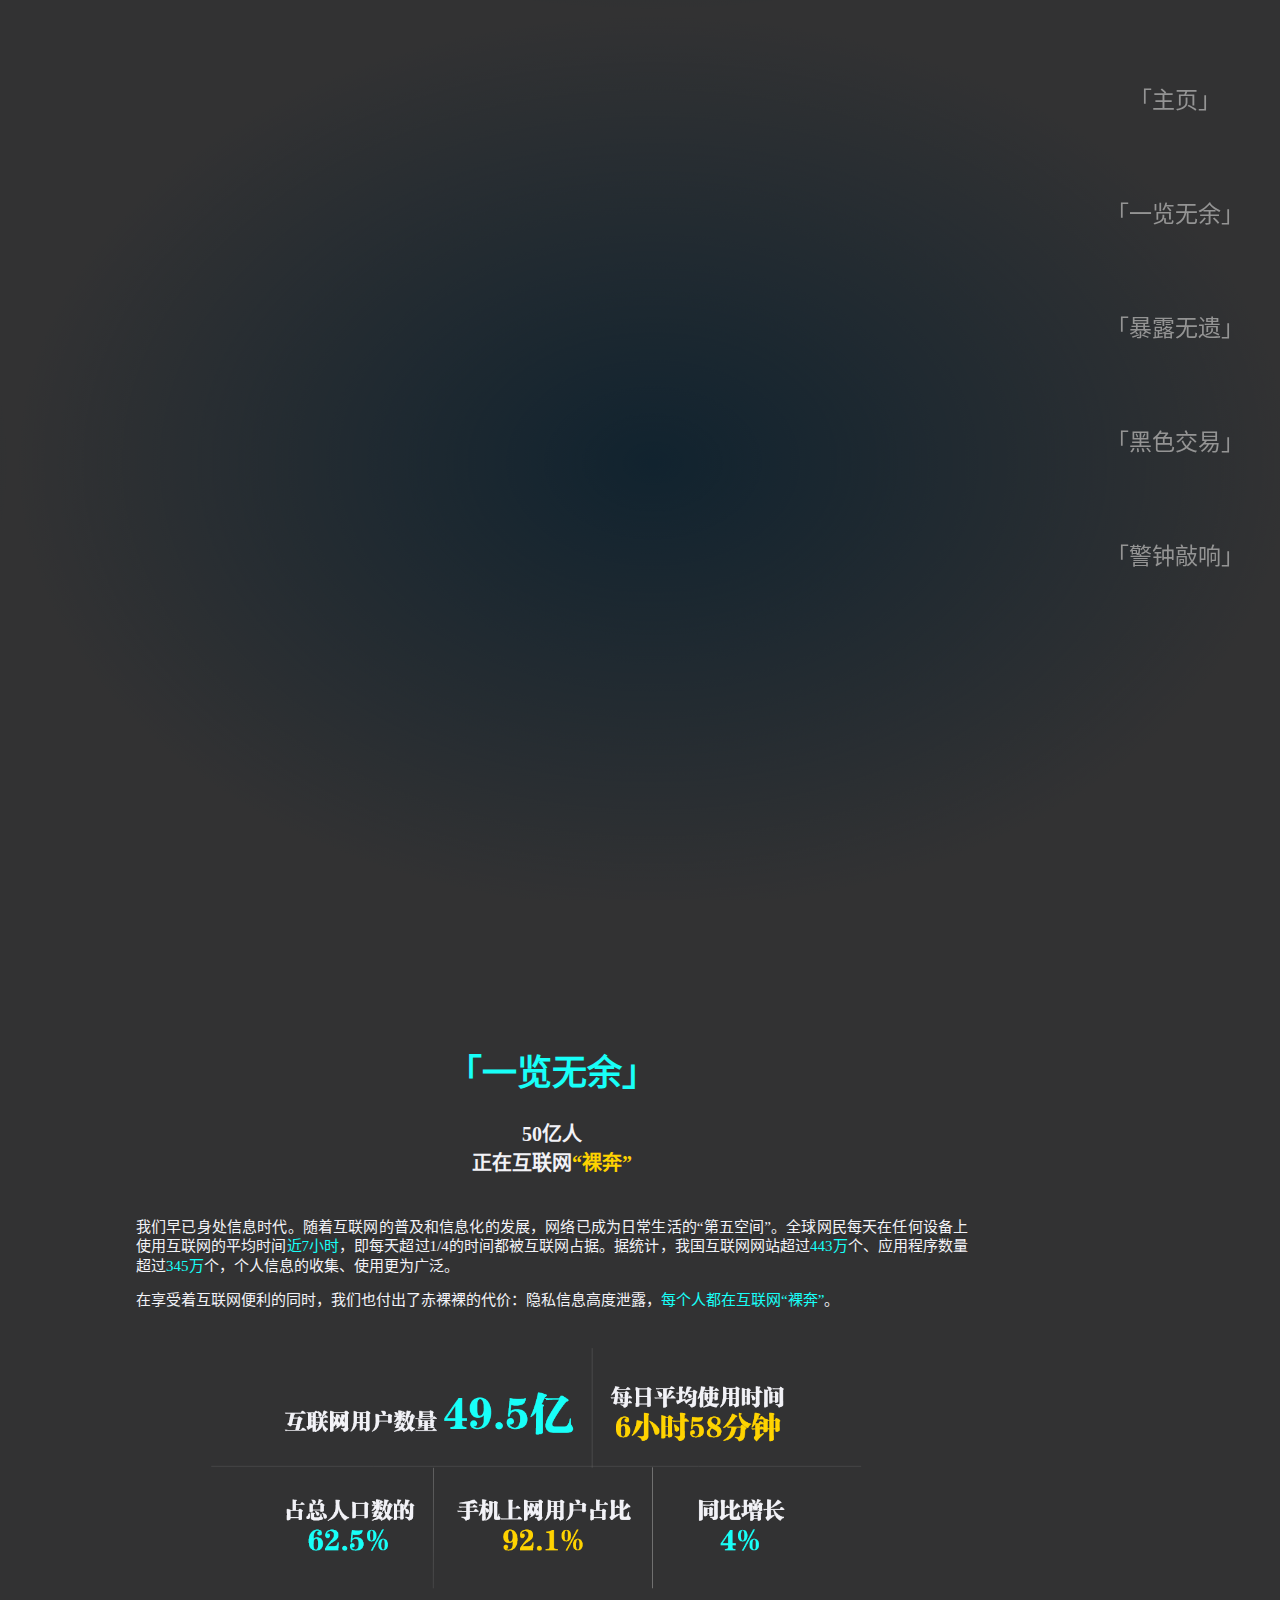
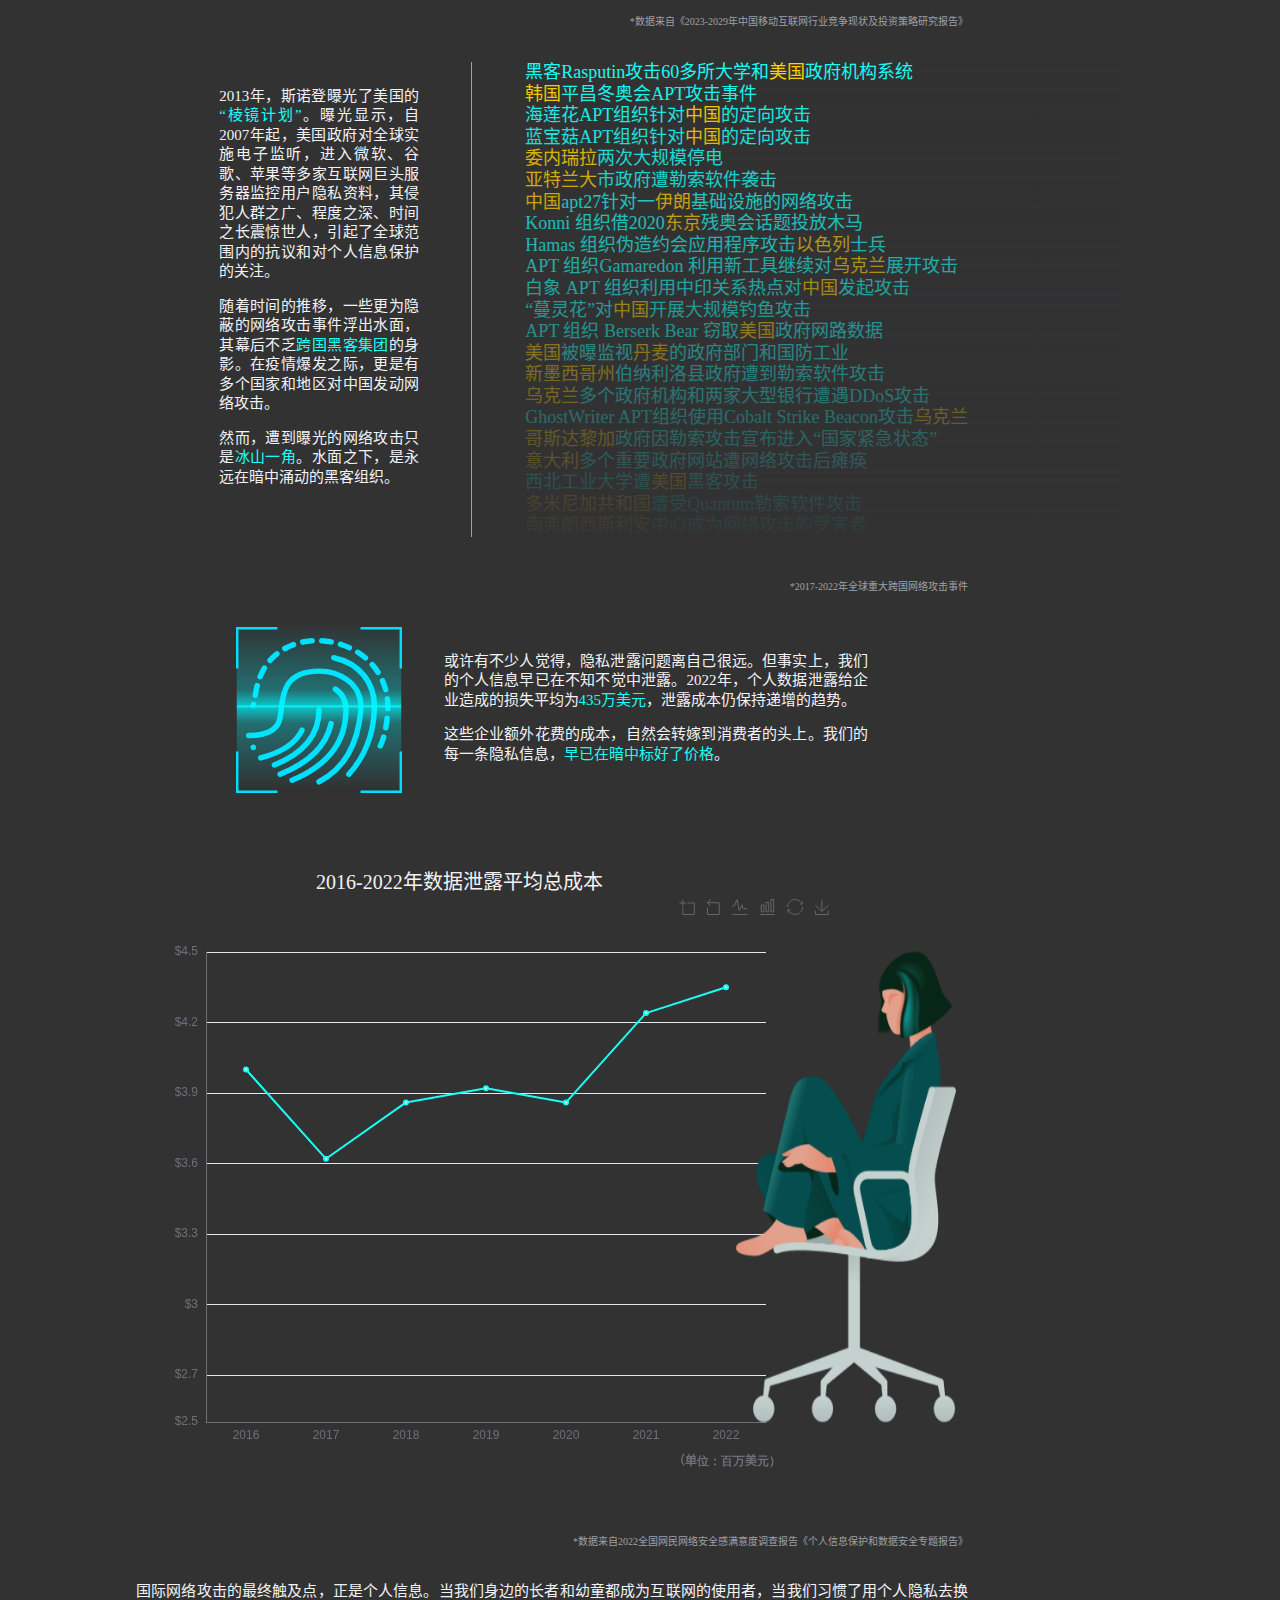
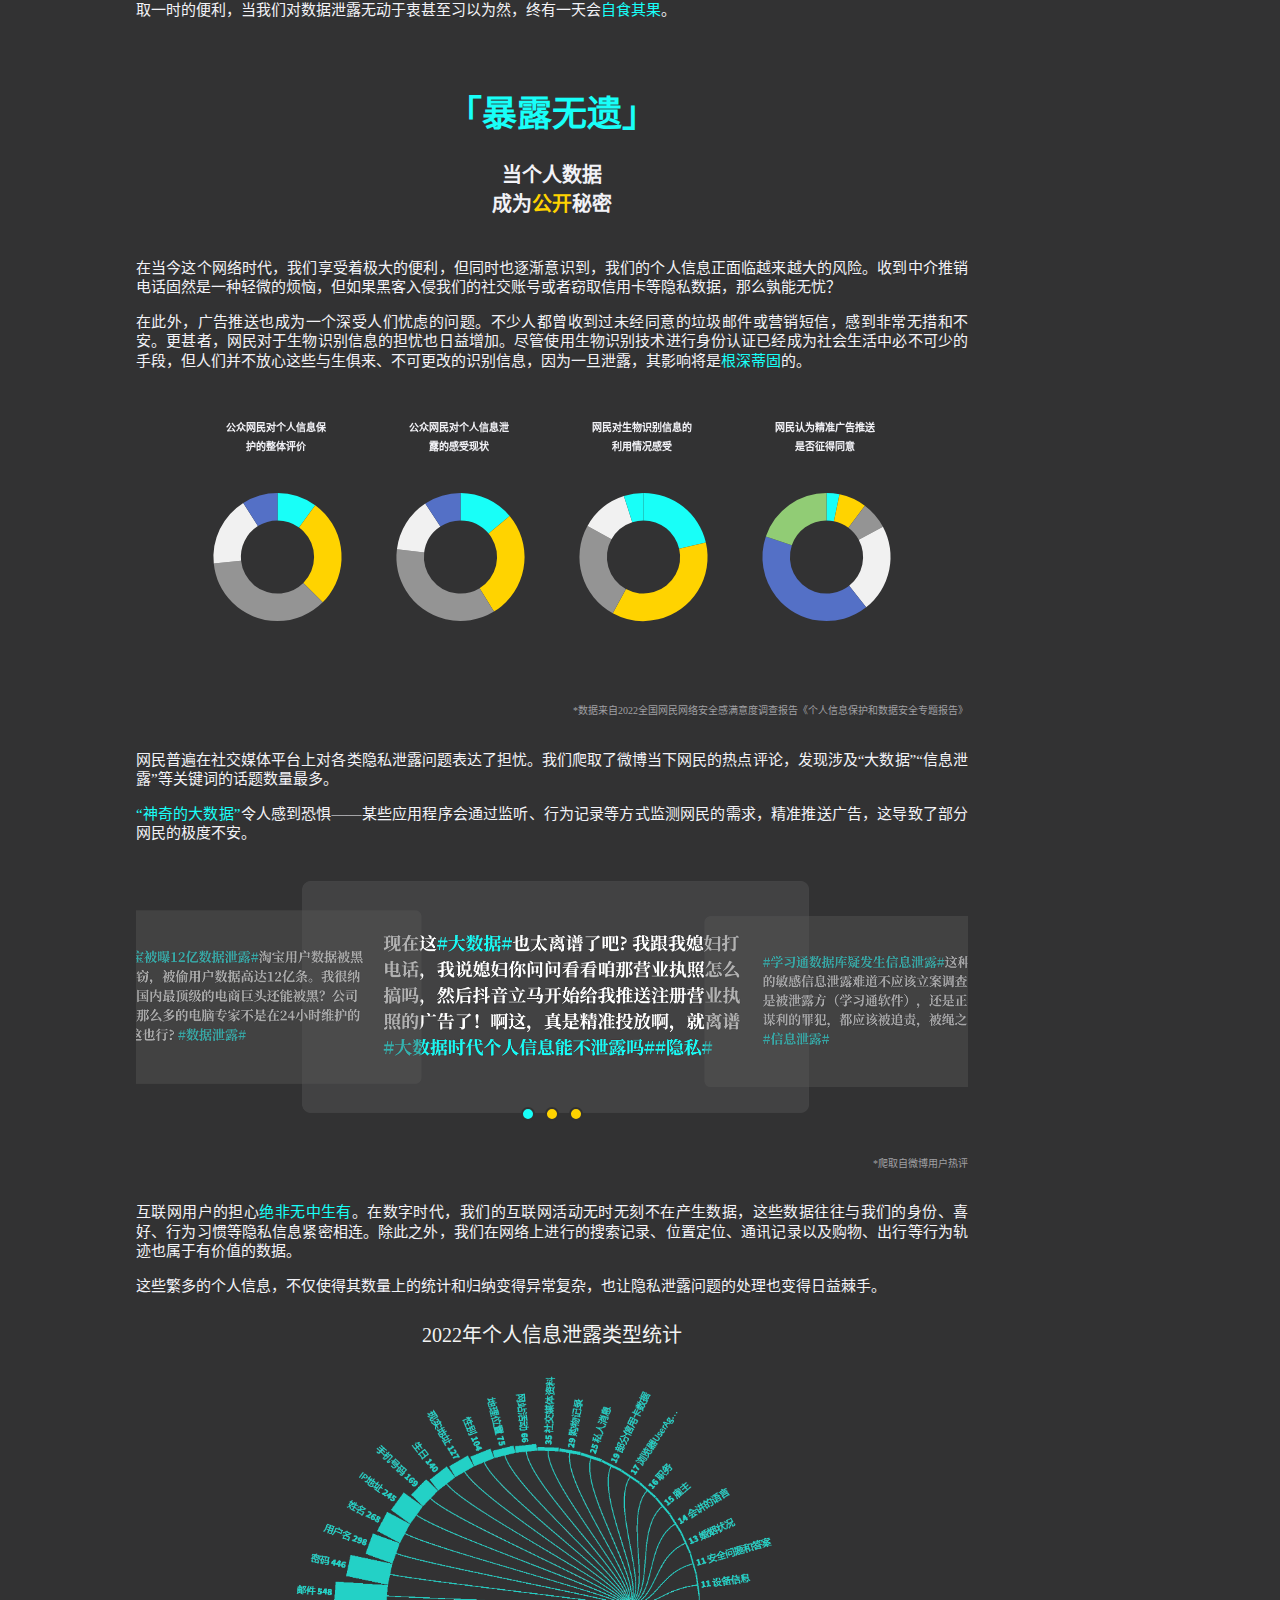
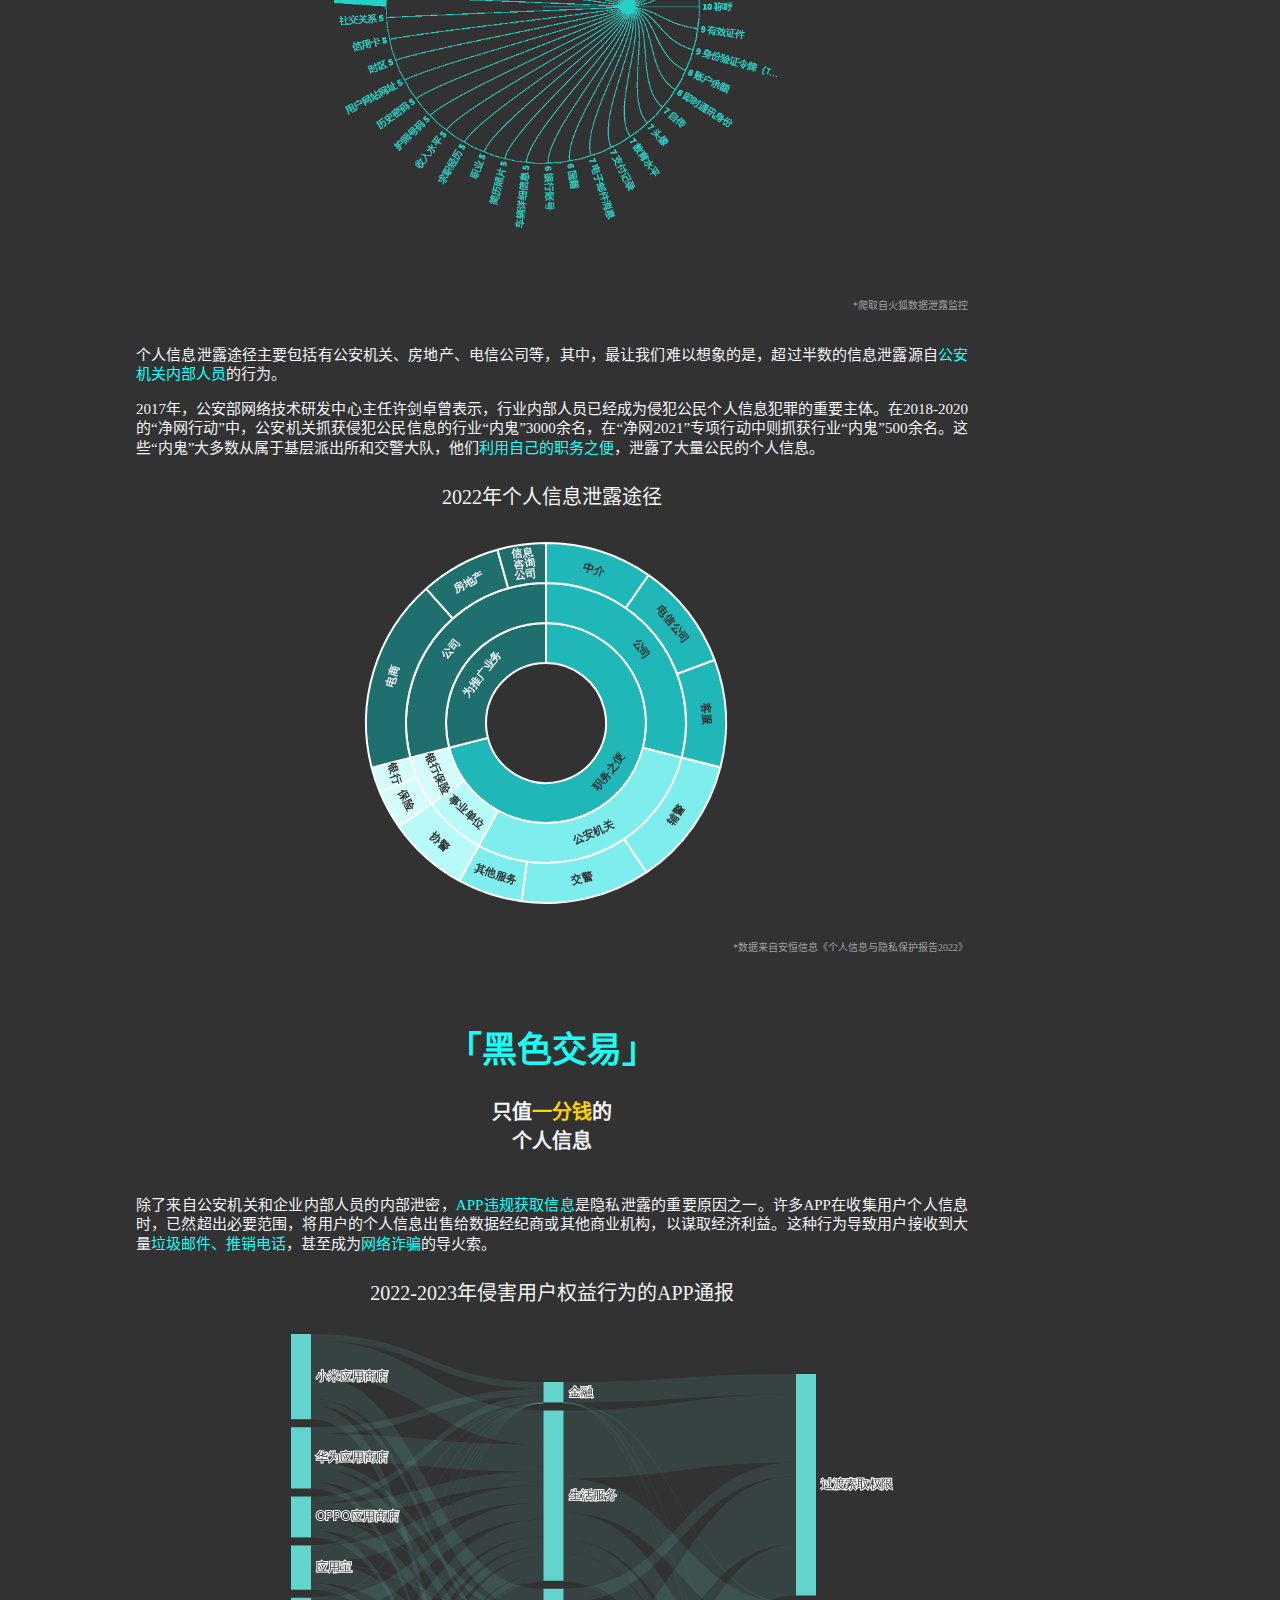
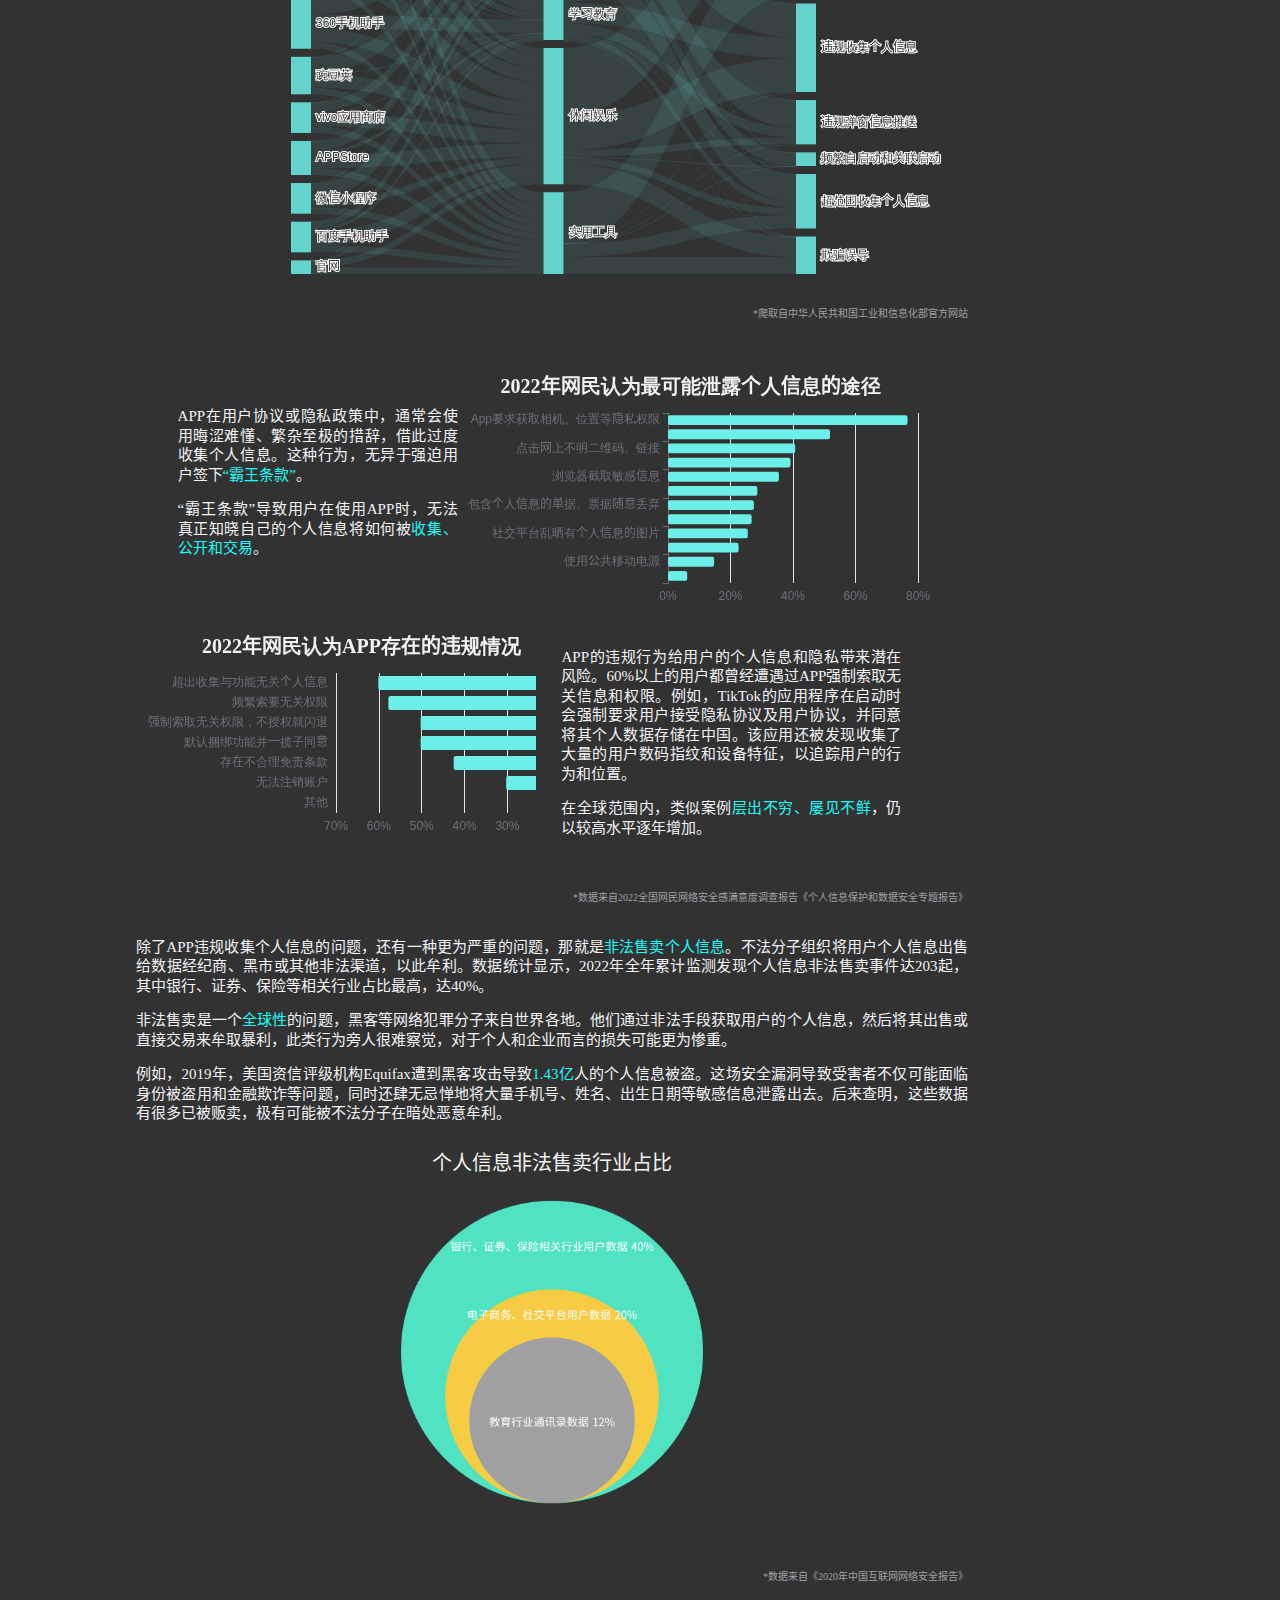
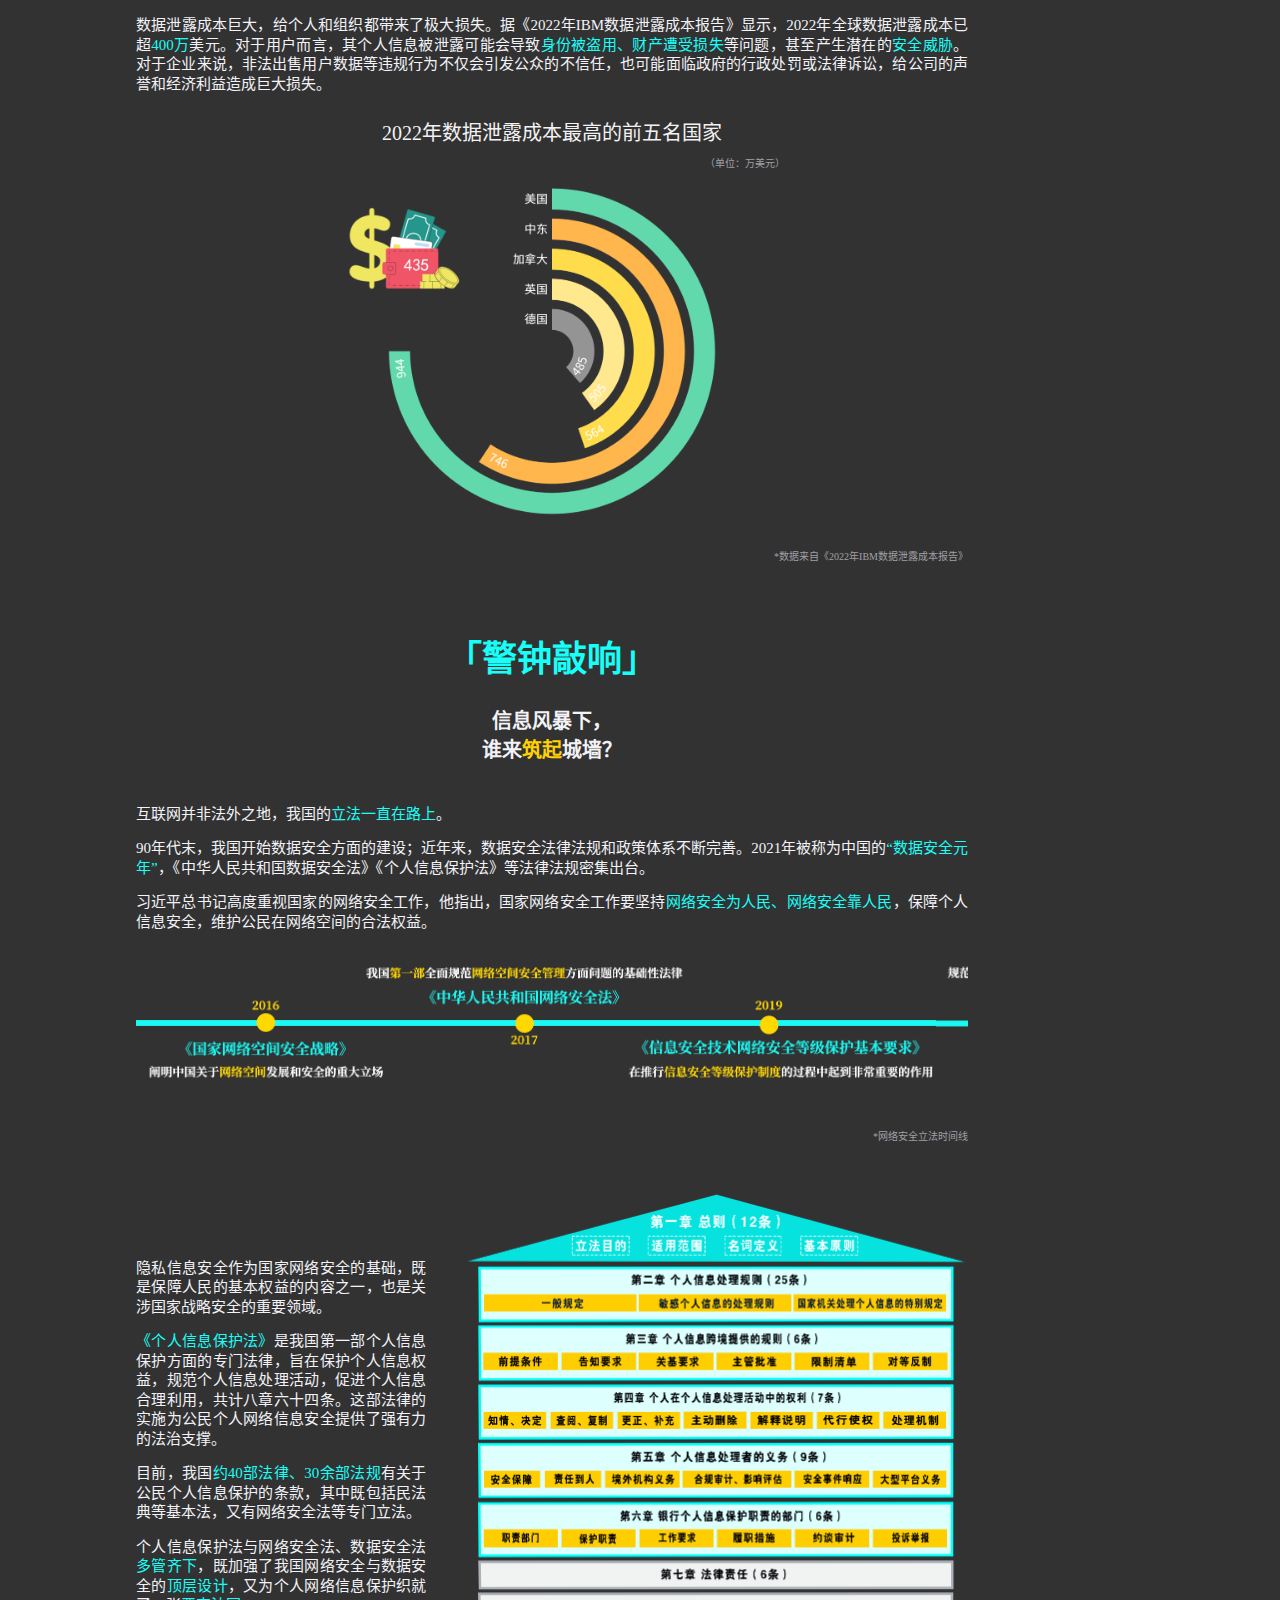
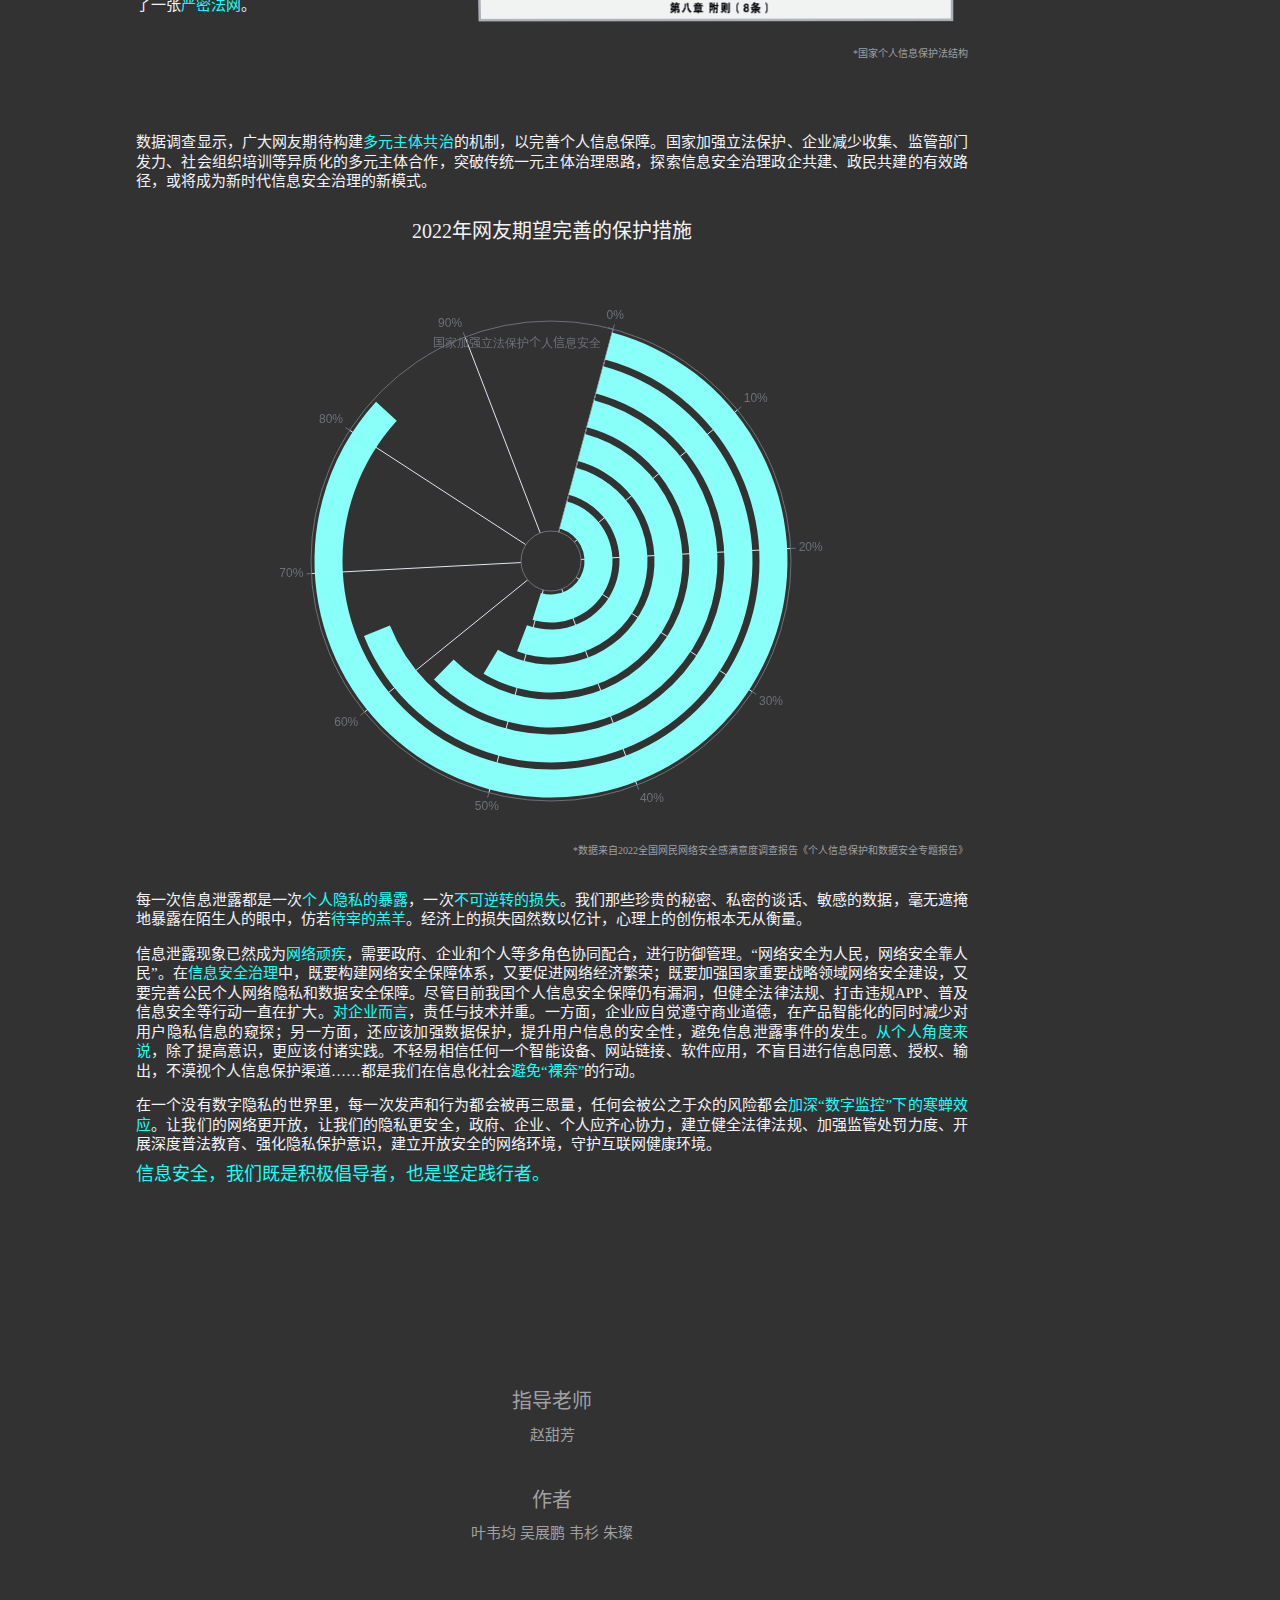
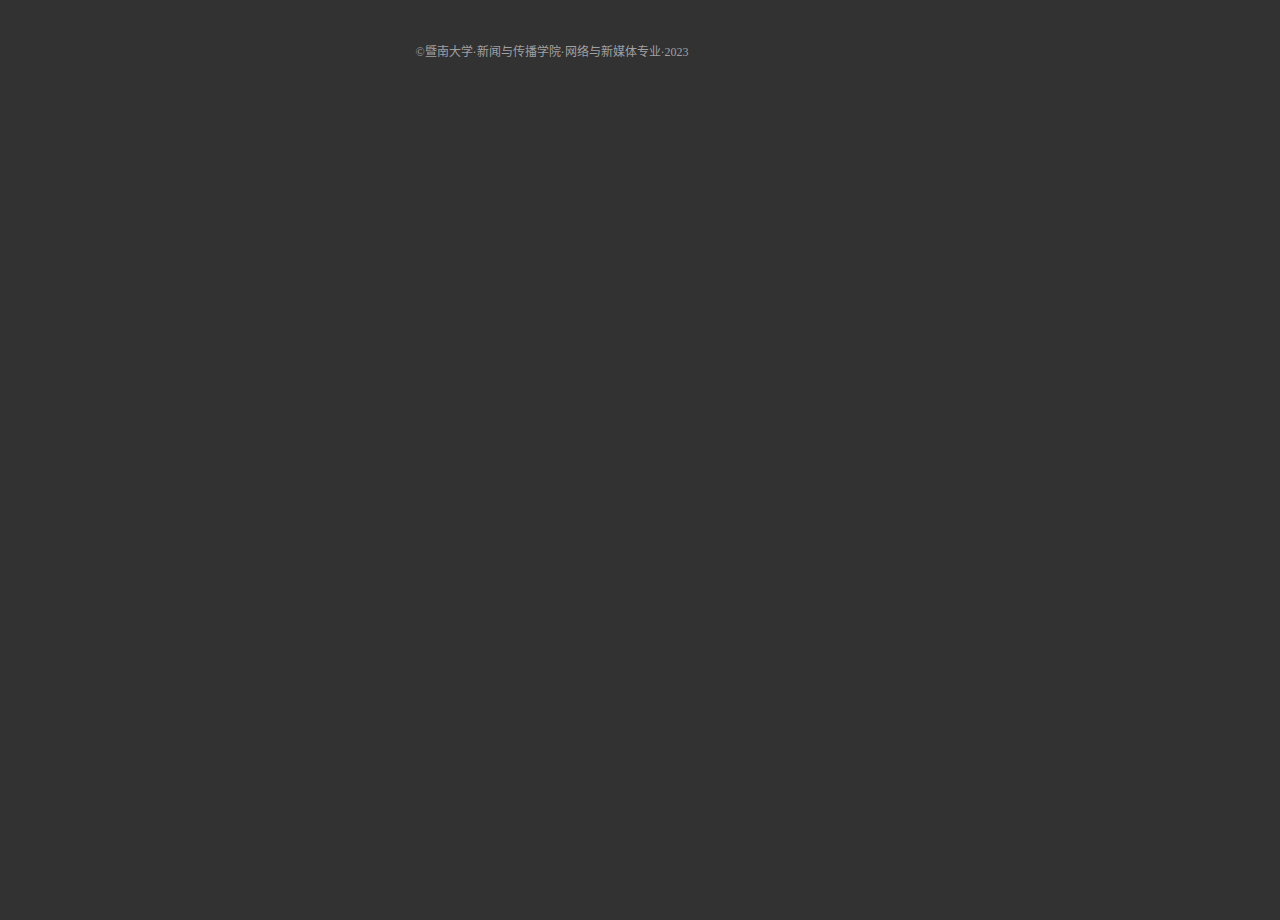
==== index.html @ 2eba1618 "Add files via upload" ====
<!DOCTYPE html>
<html lang="zh-CN">
    
<head>
    <meta charset="UTF-8">
    <link rel="stylesheet" href="css/style.css">
    <link rel="stylesheet" href="css/shell.css">
    <link rel="stylesheet" href="css/documenthing.css">
    <link rel="stylesheet" href="./charts/charts-style.css">
    <link rel="stylesheet" href="loading/css/style.css" media="screen" type="text/css" />
    <link rel="stylesheet" href="css/change.css">

    <title>隐私疯狂出走：我们被信息泄露夺走了什么</title>
</head>

<body>
    <div class="warpper">
        <div class="container">
            <div class="gearbox">
                <div class="overlay"></div>
                <div class="gear one">
                    <div class="gear-inner">
                        <div class="bar"></div>
                        <div class="bar"></div>
                        <div class="bar"></div>
                    </div>
                </div>
                <div class="gear two">
                    <div class="gear-inner">
                        <div class="bar"></div>
                        <div class="bar"></div>
                        <div class="bar"></div>
                    </div>
                </div>
                <div class="gear three">
                    <div class="gear-inner">
                        <div class="bar"></div>
                        <div class="bar"></div>
                        <div class="bar"></div>
                    </div>
                </div>
                <div class="gear four large">
                    <div class="gear-inner">
                        <div class="bar"></div>
                        <div class="bar"></div>
                        <div class="bar"></div>
                        <div class="bar"></div>
                        <div class="bar"></div>
                        <div class="bar"></div>
                    </div>
                </div>
            </div>
            <h1>Loading...</h1>
        </div>
    </div>
    
    
    <div class="shell">
        <div class="take-2">
            <a href="#jump-1" class="pick"><i class='icon-1'></i><span class="hello"><span class="split1">「主页」</span></span></a>
            <a href="#jump-2" class="pick"><i class='icon-1'></i><span class="hello"><span class="split1">「一览无余」</span><span class="split2">50亿人<br/>正在互联网<span class='yellow'>“裸奔”</span></span></span></a>
            <a href="#jump-3" class="pick"><i class='icon-1'></i><span class="hello"><span class="split1">「暴露无遗」</span><span class="split2">当个人数据<br/>成为<span class='yellow'>公开</span>秘密</span></span></span></a>
            <a href="#jump-4" class="pick"><i class='icon-1'></i><span class="hello"><span class="split1">「黑色交易」</span><span class="split2">只值<span class='yellow'>一分钱</span>的<br/>个人信息</span></span></span></a>
            <a href="#jump-5" class="pick"><i class='icon-1'></i><span class="hello"><span class="split1">「警钟敲响」</span><span class="split2">信息风暴下，<br/>谁来<span class='yellow'>筑起</span>城墙？</span></span></span></a>
        </div>
    </div>

    

    <div class="backback1" id="jump-1"></div>


    <div class="headbox">
        <div id="box">
            <h1 id="h0101" style="margin-left: 5px;">隐私疯狂出⾛：<br />我们被信息泄露夺⾛了什么？</h1>
        </div>
    </div>
    
    <div class="mask mask-1"></div>
    <div class="mask mask-2"></div>
    <div class="mask mask-3"></div>
    <script src="./1.js"></script>
    <div class="page">
        <h1 class="title1" id="jump-2">「一览无余」</h1>
        <h2 class="title2">50亿人<br/>正在互联网<span class='yellow'>“裸奔”</span></h2>
        <div class="content">
            <p>我们早已身处信息时代。随着互联网的普及和信息化的发展，网络已成为日常生活的“第五空间”。全球网民每天在任何设备上使用互联网的平均时间<span class='blue'>近7小时</span>，即每天超过1/4的时间都被互联网占据。据统计，我国互联网网站超过<span class='blue'>443万</span>个、应用程序数量超过<span class='blue'>345万</span>个，个人信息的收集、使用更为广泛。
            </p>
            <p>在享受着互联网便利的同时，我们也付出了赤裸裸的代价：隐私信息高度泄露，<span class='blue'>每个人都在互联网“裸奔”</span>。
            </p>
            <p>
            <img src="img/1.1.png" style="width:80%; margin-left: 8%;"/>
            <div class="ps">*数据来自《2023-2029年中国移动互联网行业竞争现状及投资策略研究报告》</div>
            </p>

            <div class="tiao">
                <div class="a0102left">
                    <p>2013年，斯诺登曝光了美国的<span class='blue'>“棱镜计划”</span>。曝光显示，自2007年起，美国政府对全球实施电子监听，进入微软、谷歌、苹果等多家互联网巨头服务器监控用户隐私资料，其侵犯人群之广、程度之深、时间之长震惊世人，引起了全球范围内的抗议和对个人信息保护的关注。
                    </p>
                    <p>随着时间的推移，一些更为隐蔽的网络攻击事件浮出水面，其幕后不乏<span class='blue'>跨国黑客集团</span>的身影。在疫情爆发之际，更是有多个国家和地区对中国发动网络攻击。
                    </p>
                    <p>然而，遭到曝光的网络攻击只是<span class='blue'>冰山一角</span>。水面之下，是永远在暗中涌动的黑客组织。
                    </p>
                </div>
                <div style="width:0.5px; border-left:1px #A0A0A3 solid"></div>
                <div class="a0102right">
                    <div id="back"></div>
                    <div class="a0102right">
						黑客Rasputin攻击60多所大学和<span class='yellow'>美国</span>政府机构系统 
						<br /><span class='yellow'>韩国</span>平昌冬奥会APT攻击事件 
						<br />海莲花APT组织针对<span class='yellow'>中国</span>的定向攻击 
						<br />蓝宝菇APT组织针对<span class='yellow'>中国</span>的定向攻击 
						<br /><span class='yellow'>委内瑞拉</span>两次大规模停电 
						<br /><span class='yellow'>亚特兰大</span>市政府遭勒索软件袭击 
						<br /><span class='yellow'>中国</span>apt27针对一<span class='yellow'>伊朗</span>基础设施的网络攻击 
						<br />Konni 组织借2020<span class='yellow'>东京</span>残奥会话题投放木马 
						<br />Hamas 组织伪造约会应用程序攻击<span class='yellow'>以色列</span>士兵 
						<br />APT 组织Gamaredon 利用新工具继续对<span class='yellow'>乌克兰</span>展开攻击 
						<br />白象 APT 组织利用中印关系热点对<span class='yellow'>中国</span>发起攻击 
						<br />“蔓灵花”对<span class='yellow'>中国</span>开展大规模钓鱼攻击 
						<br />APT 组织 Berserk Bear 窃取<span class='yellow'>美国</span>政府网路数据 
						<br /><span class='yellow'>美国</span>被曝监视<span class='yellow'>丹麦</span>的政府部门和国防工业 
						<br /><span class='yellow'>新墨西哥州</span>伯纳利洛县政府遭到勒索软件攻击 
						<br /><span class='yellow'>乌克兰</span>多个政府机构和两家大型银行遭遇DDoS攻击 
						<br />GhostWriter APT组织使用Cobalt Strike Beacon攻击<span class='yellow'>乌克兰</span> 
						<br /><span class='yellow'>哥斯达黎加</span>政府因勒索攻击宣布进入“国家紧急状态”
                        <br /><span class='yellow'>意大利</span>多个重要政府网站遭网络攻击后瘫痪
                        <br />西北工业大学遭<span class='yellow'>美国</span>黑客攻击
                        <br /><span class='yellow'>多米尼加共和国</span>遭受Quantum勒索软件攻击
                        <br /><span class='yellow'>南弗朗西斯利安</span>中心成为网络攻击的受害者
                    </div>
                </div>
            </div>
            <div class="ps">*2017-2022年全球重大跨国网络攻击事件</div>

            <div class="tiao">
                <div class="a0103left">
                <svg class="fingerprint" viewBox="0 0 100 100">
                    <linearGradient id="scan" gradientTransform="rotate(90)">
                        <stop offset="0%" stop-color="rgba(0, 250, 255, 0)" />
                        <stop offset="40%" stop-color="rgba(0, 250, 255, 0.3)" />
                        <stop offset="49%" stop-color="rgba(0, 250, 255, 0.7)" />
                        <stop offset="50%" stop-color="rgba(0, 250, 255, 1)" />
                        <stop offset="51%" stop-color="rgba(0, 250, 255, 0.7)" />
                        <stop offset="60%" stop-color="rgba(0, 250, 255, 0.3)" />
                        <stop offset="100%" stop-color="rgba(0, 250, 255, 0)" />
                    </linearGradient>
                    <g class="creases" fill="none" stroke="#0df" stroke-width="3.3" stroke-linecap="round">
                        <path d="M 50 50 Q 50 73.4 20.3 84.2">
                            <animate attributeName="stroke-dasharray" values="0; 54; 0" dur="6s" repeatCount="indefinite"
                                begin="-1.1s" />
                        </path>
                        <path
                            d="M 26.6 88.7 Q 58.1 76.1 58.1 50 C 58.1 43.7 50.9 41 47.3 42.8 C 40.1 46.4 43.7 50 41 59 Q 36.5 73.4 14.9 78.8">
                            <animate attributeName="stroke-dasharray" values="0; 134.77; 0" dur="6s" repeatCount="indefinite"
                                begin="-5.57s" />
                        </path>
                        <path
                            d="M 33.8 92.3 Q 66.2 78.8 66.2 50 C 66.2 37.4 55.4 34.7 50 34.7 C 33.8 34.7 35.6 49.1 33.8 57.2 Q 31.1 69.8 10.4 72.5">
                            <animate attributeName="stroke-dasharray" values="0; 159.42; 0" dur="6s" repeatCount="indefinite"
                                begin="-3.22s" />
                        </path>
                        <path
                            d="M 50 93.2 Q 72.5 81.5 75.2 50 C 76.1 32.9 60.8 26.6 50 26.6 C 25.7 26.6 28.4 45.5 26.6 54.5 Q 24.8 65.3 7.7 65.3">
                            <animate attributeName="stroke-dasharray" values="0; 174.55; 0" dur="6s" repeatCount="indefinite"
                                begin="-1.54s" />
                        </path>
                        <path
                            d="M 68 88.7 Q 82.4 72.5 83.3 50 C 84.2 29.3 68.9 17.6 50 17.6 C 19.4 17.6 20.3 41.9 18.5 50.9 Q 17.6 57.2 6.8 58.1">
                            <animate attributeName="stroke-dasharray" values="0; 180.14; 0" dur="6s" repeatCount="indefinite"
                                begin="0s" />
                        </path>
                        <path d="M 86.9 71.6 Q 90.5 64.4 91.4 50 C 93.2 2.3 20.3 -8.5 12.2 38.3 Q 11.3 43.7 10.4 47.3">
                            <animate attributeName="stroke-dasharray" values="0; 166.88; 0" dur="6s" repeatCount="indefinite"
                                begin="-4.67s" />
                        </path>
                    </g>
                    <path d="M 50 0 H 100 V 100 H 0 V 0 H 50" fill="none" stroke="#0df" stroke-width="3"
                        stroke-dasharray="0 25 50 25" />
                    <rect x="0.5" y="0" height="100" width="99" fill="url(#scan)">
                        <animate attributeName="y" values="-50; 50; -50" dur="6s" repeatCount="indefinite" begin="0s" />
                    </rect>
                </svg>
                </div>

                <div class="a0103right">
                    <p>或许有不少人觉得，隐私泄露问题离自己很远。但事实上，我们的个人信息早已在不知不觉中泄露。2022年，个人数据泄露给企业造成的损失平均为<span class='blue'>435万美元</span>，泄露成本仍保持递增的趋势。
                    </p>
                    <p>这些企业额外花费的成本，自然会转嫁到消费者的头上。我们的每一条隐私信息，<span class='blue'>早已在暗中标好了价格</span>。
                    </p>
                </div>
            </div>
            <div class="tubiao" style="text-align:left;margin-left: 180px;margin-top: 80px;">2016-2022年数据泄露平均总成本</div>
            <div class="tiao">
                <div id="c-2-0"></div>
                <img src="img/t1.png" class="tpng" style="width: 220px;height: 480px;margin-left: 600px;margin-top: 50px;"/>
            </div>
            <div class="ps">*数据来自2022全国网民网络安全感满意度调查报告《个人信息保护和数据安全专题报告》</div>
            <div class="a0104">
                国际网络攻击的最终触及点，正是个人信息。当我们身边的长者和幼童都成为互联网的使用者，当我们习惯了用个人隐私去换取一时的便利，当我们对数据泄露无动于衷甚至习以为然，终有一天会<span class='blue'>自食其果</span>。
            </div>
        </div>
    </div>
    
    
    
    
    
    
    <div class="page">
        <h1 class="title1" id="jump-3">「暴露无遗」</h1>
        <h2 class="title2">当个人数据<br/>成为<span class='yellow'>公开</span>秘密</h2>
        <div class="content">
            <div>
                <p>在当今这个网络时代，我们享受着极大的便利，但同时也逐渐意识到，我们的个人信息正面临越来越大的风险。收到中介推销电话固然是一种轻微的烦恼，但如果黑客入侵我们的社交账号或者窃取信用卡等隐私数据，那么孰能无忧？
                </p>
                <p>在此外，广告推送也成为一个深受人们忧虑的问题。不少人都曾收到过未经同意的垃圾邮件或营销短信，感到非常无措和不安。更甚者，网民对于生物识别信息的担忧也日益增加。尽管使用生物识别技术进行身份认证已经成为社会生活中必不可少的手段，但人们并不放心这些与生俱来、不可更改的识别信息，因为一旦泄露，其影响将是<span class='blue'>根深蒂固</span>的。
                </p>
                <p>
                    <div id="c-2-1"></div>
                </p>
                <div class="ps">*数据来自2022全国网民网络安全感满意度调查报告《个人信息保护和数据安全专题报告》</div>
            </div>

            <div>
                <p>网民普遍在社交媒体平台上对各类隐私泄露问题表达了担忧。我们爬取了微博当下网民的热点评论，发现涉及“大数据”“信息泄露”等关键词的话题数量最多。
                </p>
                <p><span class='blue'>“神奇的大数据”</span>令人感到恐惧——某些应用程序会通过监听、行为记录等方式监测网民的需求，精准推送广告，这导致了部分网民的极度不安。
                </p>
                <p>
                <ul class="slides" style="width: 100%;background-color: #323233;height: 280px;">
                    <input type="radio" id="control-1" name="control" checked>
                    <input type="radio" id="control-2" name="control">
                    <input type="radio" id="control-3" name="control">
                    <li class="slide"><img src="img/2.2.1.png" style="width:inherit;height:inherit"/></li>
                    <li class="slide"><img src="img/2.2.2.png" style="width:inherit;height:inherit"/></li>
                    <li class="slide"><img src="img/2.2.3.png" style="width:inherit;height:inherit"/></li>
                    <div class="controls-visible">
                        <label for="control-1"></label>
                        <label for="control-2"></label>
                        <label for="control-3"></label>
                    </div>
                </ul>
                </p>
                <div class="ps">*爬取自微博用户热评</div>
            </div>

            <div>
                <p>互联网用户的担心<span class='blue'>绝非无中生有</span>。在数字时代，我们的互联网活动无时无刻不在产生数据，这些数据往往与我们的身份、喜好、行为习惯等隐私信息紧密相连。除此之外，我们在网络上进行的搜索记录、位置定位、通讯记录以及购物、出行等行为轨迹也属于有价值的数据。
                </p>
                <p>这些繁多的个人信息，不仅使得其数量上的统计和归纳变得异常复杂，也让隐私泄露问题的处理也变得日益棘手。
                </p>
                <div class="tubiao">2022年个人信息泄露类型统计</div>
                <p>
                <img src="img/2.3.png" style="width:70%;margin-left: 15%; " />
                </p>
                <div class="ps">*爬取自火狐数据泄露监控</div>
            </div>

            <div>
                <p>个人信息泄露途径主要包括有公安机关、房地产、电信公司等，其中，最让我们难以想象的是，超过半数的信息泄露源自<span class='blue'>公安机关内部人员</span>的行为。
                </p>
                <p>2017年，公安部网络技术研发中心主任许剑卓曾表示，行业内部人员已经成为侵犯公民个人信息犯罪的重要主体。在2018-2020的“净网行动”中，公安机关抓获侵犯公民信息的行业“内鬼”3000余名，在“净网2021”专项行动中则抓获行业“内鬼”500余名。这些“内鬼”大多数从属于基层派出所和交警大队，他们<span class='blue'>利用自己的职务之便</span>，泄露了大量公民的个人信息。
                </p>
                <div class="tubiao">2022年个人信息泄露途径</div>
                <p>
                    <div id="c-2-4"><span class="c-2-4-1"></span></div>
                </p>
                <div class="ps">*数据来自安恒信息《个人信息与隐私保护报告2022》</div>
            </div>
        </div>
    </div>

    <div class="page">
        <h1 class="title1" id="jump-4">「黑色交易」</h1>
        <h2 class="title2">只值<span class='yellow'>一分钱</span>的<br/>个人信息</h2>
        <div class="content">
            <div>
                <p>除了来自公安机关和企业内部人员的内部泄密，<span class='blue'>APP违规获取信息</span>是隐私泄露的重要原因之一。许多APP在收集用户个人信息时，已然超出必要范围，将用户的个人信息出售给数据经纪商或其他商业机构，以谋取经济利益。这种行为导致用户接收到大量<span class='blue'>垃圾邮件、推销电话</span>，甚至成为<span class='blue'>网络诈骗</span>的导火索。
                </p>
                <div class="tubiao">2022-2023年侵害用户权益行为的APP通报</div>
                
                    <div id="c-3-1"></div>
                
                <div class="ps">*爬取自中华人民共和国工业和信息化部官方网站</div>
            </div>

            <div class="tiao">
                <div class="i0302right">
                    <p><br><br>APP在用户协议或隐私政策中，通常会使用晦涩难懂、繁杂至极的措辞，借此过度收集个人信息。这种行为，无异于强迫用户签下<span class='blue'>“霸王条款”</span>。
                    </p>
                    <p>“霸王条款”导致用户在使用APP时，无法真正知晓自己的个人信息将如何被<span class='blue'>收集、公开和交易</span>。
                    </p>
                </div>
                
                <div class="i0302">
                    <div id="c-3-2"></div>
                </div>
            </div>

            <div class="tiao">
                <div class="i0303">
                    <div id="c-3-3"></div>
                </div>

                <div class="i0303left">
                    <p><br>APP的违规行为给用户的个人信息和隐私带来潜在风险。60%以上的用户都曾经遭遇过APP强制索取无关信息和权限。例如，TikTok的应用程序在启动时会强制要求用户接受隐私协议及用户协议，并同意将其个人数据存储在中国。该应用还被发现收集了大量的用户数码指纹和设备特征，以追踪用户的行为和位置。
                    </p>
                    <p>在全球范围内，类似案例<span class='blue'>层出不穷、屡见不鲜</span>，仍以较高水平逐年增加。
                    </p>
                </div>		
            </div>
            <div class="ps">*数据来自2022全国网民网络安全感满意度调查报告《个人信息保护和数据安全专题报告》</div>

            <div>
                <p>除了APP违规收集个人信息的问题，还有一种更为严重的问题，那就是<span class='blue'>非法售卖个人信息</span>。不法分子组织将用户个人信息出售给数据经纪商、黑市或其他非法渠道，以此牟利。数据统计显示，2022年全年累计监测发现个人信息非法售卖事件达203起，其中银行、证券、保险等相关行业占比最高，达40%。
                </p>
                <p>非法售卖是一个<span class='blue'>全球性</span>的问题，黑客等网络犯罪分子来自世界各地。他们通过非法手段获取用户的个人信息，然后将其出售或直接交易来牟取暴利，此类行为旁人很难察觉，对于个人和企业而言的损失可能更为惨重。
                </p>
                <p>例如，2019年，美国资信评级机构Equifax遭到黑客攻击导致<span class='blue'>1.43亿</span>人的个人信息被盗。这场安全漏洞导致受害者不仅可能面临身份被盗用和金融欺诈等问题，同时还肆无忌惮地将大量手机号、姓名、出生日期等敏感信息泄露出去。后来查明，这些数据有很多已被贩卖，极有可能被不法分子在暗处恶意牟利。
                </p>
                <div class="tubiao">个人信息非法售卖行业占比</div>
                <div class="tiao">
                <!-- <img src="img/3.4.1.png" style="width:20%;height: 280px;align-self:flex-end; "/> -->
                <img src="img/3.4.png" style="width:50%; margin-left: 25%;"/>
                <!-- <img src="img/3.4.2.png" style="width:20%;height: 220px;align-self:flex-end;"/> -->
                </div>
                <div class="ps">*数据来自《2020年中国互联网网络安全报告》</div>
            </div>

            <div>
                <p>数据泄露成本巨大，给个人和组织都带来了极大损失。据《2022年IBM数据泄露成本报告》显示，2022年全球数据泄露成本已超<span class='blue'>400万</span>美元。对于用户而言，其个人信息被泄露可能会导致<span class='blue'>身份被盗用、财产遭受损失</span>等问题，甚至产生潜在的<span class='blue'>安全威胁</span>。对于企业来说，非法出售用户数据等违规行为不仅会引发公众的不信任，也可能面临政府的行政处罚或法律诉讼，给公司的声誉和经济利益造成巨大损失。
                </p>
                <div class="tubiao">2022年数据泄露成本最高的前五名国家</div>
                <div class="ps" style="text-align: right; margin-top: 10px;margin-right: 22%;margin-bottom: 0px;">（单位：万美元）</div>
                <p style="margin-top: 0px;">
                <img src="img/3.5.png" style="width:60%;margin-left: 20%; "/>
                </p>
                <div class="ps">*数据来自《2022年IBM数据泄露成本报告》</div>
            </div>

        </div>
    </div>

    <div class="page">
        <h1 class="title1" id="jump-5">「警钟敲响」</h1>
        <h2 class="title2">信息风暴下，<br/>谁来<span class='yellow'>筑起</span>城墙？</h2>
        <div class="content">
            <div>
                <p>互联网并非法外之地，我国的<span class='blue'>立法一直在路上</span>。
                </p>
                <p>90年代末，我国开始数据安全方面的建设；近年来，数据安全法律法规和政策体系不断完善。2021年被称为中国的<span class='blue'>“数据安全元年”</span>，《中华人民共和国数据安全法》《个人信息保护法》等法律法规密集出台。
                </p>
                <p>习近平总书记高度重视国家的网络安全工作，他指出，国家网络安全工作要坚持<span class='blue'>网络安全为人民、网络安全靠人民</span>，保障个人信息安全，维护公民在网络空间的合法权益。
                </p>
                <p>
                    <div class="timeline">
                        <div class="timebox"><img src="img/4.1.1.png" style="width:100%; "/></div>
                        <div class="timebox"><img src="img/4.1.2.png" style="width:100%; "/></div>
                        
                    </div>
                    <div class="ps">*网络安全立法时间线</div>
                </p>
                
            </div>

            <div class="tiao" style="align-items: center;">
                <div class="i0402right">
                    <p>隐私信息安全作为国家网络安全的基础，既是保障人民的基本权益的内容之一，也是关涉国家战略安全的重要领域。
                    </p>
                    <p><span class='blue'>《个人信息保护法》</span>是我国第一部个人信息保护方面的专门法律，旨在保护个人信息权益，规范个人信息处理活动，促进个人信息合理利用，共计八章六十四条。这部法律的实施为公民个人网络信息安全提供了强有力的法治支撑。
                    </p>
                    <p>目前，我国<span class='blue'>约40部法律、30余部法规</span>有关于公民个人信息保护的条款，其中既包括民法典等基本法，又有网络安全法等专门立法。
                    </p>
                    <p>个人信息保护法与网络安全法、数据安全法<span class='blue'>多管齐下</span>，既加强了我国网络安全与数据安全的<span class='blue'>顶层设计</span>，又为个人网络信息保护织就了一张<span class='blue'>严密法网</span>。
                    </p>
                
                </div>
                
                <div class="i0402">
                    <p><img src="img/4.2.png" style="width:500px; "/>
                    </p>
                    <div class="ps">*国家个人信息保护法结构</div>
                </div>

            </div>
            

            <div>
                <p>数据调查显示，广大网友期待构建<span class='blue'>多元主体共治</span>的机制，以完善个人信息保障。国家加强立法保护、企业减少收集、监管部门发力、社会组织培训等异质化的多元主体合作，突破传统一元主体治理思路，探索信息安全治理政企共建、政民共建的有效路径，或将成为新时代信息安全治理的新模式。
                    <div class="tubiao">2022年网友期望完善的保护措施</div>
                    <div id="c-3-4"></div>
                    <div class="ps">*数据来自2022全国网民网络安全感满意度调查报告《个人信息保护和数据安全专题报告》</div>
            </div>

            <div>
                <p>每一次信息泄露都是一次<span class='blue'>个人隐私的暴露</span>，一次<span class='blue'>不可逆转的损失</span>。我们那些珍贵的秘密、私密的谈话、敏感的数据，毫无遮掩地暴露在陌生人的眼中，仿若<span class='blue'>待宰的羔羊</span>。经济上的损失固然数以亿计，心理上的创伤根本无从衡量。
                </p>
                <p>信息泄露现象已然成为<span class='blue'>网络顽疾</span>，需要政府、企业和个人等多角色协同配合，进行防御管理。“网络安全为人民，网络安全靠人民”。在<span class='blue'>信息安全治理</span>中，既要构建网络安全保障体系，又要促进网络经济繁荣；既要加强国家重要战略领域网络安全建设，又要完善公民个人网络隐私和数据安全保障。尽管目前我国个人信息安全保障仍有漏洞，但健全法律法规、打击违规APP、普及信息安全等行动一直在扩大。<span class='blue'>对企业而言</span>，责任与技术并重。一方面，企业应自觉遵守商业道德，在产品智能化的同时减少对用户隐私信息的窥探；另一方面，还应该加强数据保护，提升用户信息的安全性，避免信息泄露事件的发生。<span class='blue'>从个人角度来说</span>，除了提高意识，更应该付诸实践。不轻易相信任何一个智能设备、网站链接、软件应用，不盲目进行信息同意、授权、输出，不漠视个人信息保护渠道……都是我们在信息化社会<span class='blue'>避免“裸奔”</span>的行动。
                </p>
                <p>在一个没有数字隐私的世界里，每一次发声和行为都会被再三思量，任何会被公之于众的风险都会<span class='blue'>加深“数字监控”下的寒蝉效应</span>。让我们的网络更开放，让我们的隐私更安全，政府、企业、个人应齐心协力，建立健全法律法规、加强监管处罚力度、开展深度普法教育、强化隐私保护意识，建立开放安全的网络环境，守护互联网健康环境。
                </p>
                
            </div>
            <div>
                <span class='blue' style="font-size: 18px;font-family: '黑体';font-weight: 300;">信息安全，我们既是积极倡导者，也是坚定践行者。</span>
            </div>

        </div>
    </div>
    
    <div class="foot">
        <div class="foot-title">
            指导老师
        </div>
        <div style="margin-bottom:40px;font-size: 15px;">
            赵甜芳
        </div>

        <div class="foot-title">
            作者
        </div>
        <div style="margin-bottom:100px;font-size: 15px;">
            叶韦均&nbsp;吴展鹏&nbsp;韦杉&nbsp;朱璨
        </div>
        <div style="margin-top:100px;font-size: 12px;">
            <p> &copy;暨南大学·新闻与传播学院·网络与新媒体专业·2023</p>
        </div>	
    </div>
    <script src="./charts/echarts.js"></script>
    <script src="./charts/main-charts.js"></script>
</body>
</html>
---- css/style.css ----
/* * {
	padding: 0;
	margin: 0;
	box-sizing: border-box; */
	/* 当定义width和height时，border和padding的参数值被包含在width和height之内 */

	/* background-color: #323233;
} */

/* 颜色 */
.yellow{
    color:#FFD300;
}

.blue{
    color: #18FFF8;
}

.gray{
	color:#A0A0A3;
}

/* 主体 */
/* body {
	font-family: '黑体';
	color: #F2F2F7;
	text-align: center;
	
} */

.page {
	margin-top: 5%;
	margin-left: 10%;
	margin-right: 25%;
}

.title1{
	color: #18FFF8;
	font-size: 35px;
	font-family: '思源宋体';
	
}

.title2{
	font-size: 20px;
	font-family: '思源宋体';
	
}

.tubiao{
	color:#f2f2f2;
	font-size:20px;
	text-align:center;
	font-family: '思源宋体';
	margin-bottom: 0px;
	margin-top: 30px;
}

.ps{
	color:#A0A0A3;
	font-size:10px;
	text-align: right;
	font-family: '黑体';
	margin-bottom: 30px;
	margin-top: 0px;
}

.content {
	margin-top: 5%;
	margin-bottom: 5%;

	text-align:left;
	font-size: 15px;
	font-family: '黑体';
	line-height:130%;
	text-align: justify;

}

p{
	margin-bottom: 10px;
}

.tiao{
	margin-bottom: 40px;
	display: flex;
	flex-direction: row;
	justify-content:space-between;
}

.tpng{
	position: absolute;

}

.a0102left {
	margin-top: 10px;
	margin-left: 10%;
	width:200px;
}

.a0102right{ 
	color: #18FFF8;
    font-size: 18px;
	font-family: '思源宋体';
	line-height:120%;
 }

#back{
	width:600px;
	height:480px;
	background-image:linear-gradient(
    rgba(0, 0, 0, 0),#323233fb);
	position: absolute;

}


.a0103left{
	margin-left: 12%;
	margin-right: 5%;
	width:180px;
}

.a0103right{
	margin-right: 12%;
	margin-top: 10px;
	width:460px;
}

.fingerprint {
	position: relative;
	top: 50%;
	left: 50%;
	transform: translate(-50%, -50%);
	max-height: 300x;
	max-width: 300px
}

.fingerprintClass {
	background-image: url("data:image/svg+xml,%3Csvg xmlns='http://www.w3.org/2000/svg' class='fingerprint' viewBox='0 0 100 100'%3E%3ClinearGradient id='scan' gradientTransform='rotate(90)'%3E %3Cstop offset='0%25' stop-color='rgba(0, 250, 255, 0)' /%3E %3Cstop offset='40%25' stop-color='rgba(0, 250, 255, 0.3)' /%3E %3Cstop offset='49%25' stop-color='rgba(0, 250, 255, 0.7)' /%3E %3Cstop offset='50%25' stop-color='rgba(0, 250, 255, 1)' /%3E %3Cstop offset='51%25' stop-color='rgba(0, 250, 255, 0.7)' /%3E %3Cstop offset='60%25' stop-color='rgba(0, 250, 255, 0.3)' /%3E %3Cstop offset='100%25' stop-color='rgba(0, 250, 255, 0)' /%3E %3C/linearGradient%3E%3Cg class='creases' fill='none' stroke='%230df' stroke-width='3.3' stroke-linecap='round'%3E%3Cpath d='M 50 50 Q 50 73.4 20.3 84.2'%3E%3Canimate attributeName='stroke-dasharray' values='0; 54; 0' dur='6s' repeatCount='indefinite' begin='-1.1s' /%3E%3C/path%3E%3Cpath d='M 26.6 88.7 Q 58.1 76.1 58.1 50 C 58.1 43.7 50.9 41 47.3 42.8 C 40.1 46.4 43.7 50 41 59 Q 36.5 73.4 14.9 78.8'%3E%3Canimate attributeName='stroke-dasharray' values='0; 134.77; 0' dur='6s' repeatCount='indefinite' begin='-5.57s' /%3E%3C/path%3E%3Cpath d='M 33.8 92.3 Q 66.2 78.8 66.2 50 C 66.2 37.4 55.4 34.7 50 34.7 C 33.8 34.7 35.6 49.1 33.8 57.2 Q 31.1 69.8 10.4 72.5'%3E%3Canimate attributeName='stroke-dasharray' values='0; 159.42; 0' dur='6s' repeatCount='indefinite' begin='-3.22s' /%3E%3C/path%3E%3Cpath d='M 50 93.2 Q 72.5 81.5 75.2 50 C 76.1 32.9 60.8 26.6 50 26.6 C 25.7 26.6 28.4 45.5 26.6 54.5 Q 24.8 65.3 7.7 65.3'%3E%3Canimate attributeName='stroke-dasharray' values='0; 174.55; 0' dur='6s' repeatCount='indefinite' begin='-1.54s' /%3E%3C/path%3E%3Cpath d='M 68 88.7 Q 82.4 72.5 83.3 50 C 84.2 29.3 68.9 17.6 50 17.6 C 19.4 17.6 20.3 41.9 18.5 50.9 Q 17.6 57.2 6.8 58.1'%3E%3Canimate attributeName='stroke-dasharray' values='0; 180.14; 0' dur='6s' repeatCount='indefinite' begin='0s' /%3E%3C/path%3E%3Cpath d='M 86.9 71.6 Q 90.5 64.4 91.4 50 C 93.2 2.3 20.3 -8.5 12.2 38.3 Q 11.3 43.7 10.4 47.3'%3E%3Canimate attributeName='stroke-dasharray' values='0; 166.88; 0' dur='6s' repeatCount='indefinite' begin='-4.67s' /%3E%3C/path%3E%3C/g%3E%3Cpath d='M 50 0 H 100 V 100 H 0 V 0 H 50' fill='none' stroke='%230df' stroke-width='3' stroke-dasharray='0 25 50 25'/%3E%3Crect x='0.5' y='0' height='100' width='99' fill='url(%23scan)'%3E%3Canimate attributeName='y' values='-50; 50; -50' dur='6s' repeatCount='indefinite' begin='0s' /%3E%3C/rect%3E%3C/svg%3E");
	height: 50px;
	width: 50px
}



.i0302right{
	width: 280px;
	/* margin-right: 5%; */
	margin-left: 5%;
}

.i0303left{
	width: 340px;
	/* margin-left: 5%; */
	margin-right: 8%;
}

.i0402right{
	
	margin-right: 5%;
	
}

.foot{
	align-items: center;
	color:#A0A0A3;
	font-size: 15px;
	margin-top: 200px;
	margin-left: 10%;
	margin-right: 25%;
}

.foot-title{
	font-size: 20px;
	font-family: '思源宋体';
	margin-bottom: 1%;
}
---- css/shell.css ----
.shell{z-index: 7;
    width:100px;
    height:700px;
    position:fixed;
    right:0;
    display:flex;
    top:50px;
    /* color: ['#18fff8','#FFD300','#949494','#f1f1f1'] */
    color:#356ed7,#3a49a2,#5d90e2,#b2c9ed;
    
    
    transition: 0.3s;
    overflow: hidden;
    
}

a{text-decoration: none;}

.take-1{
    padding-left: 0;
    width:250px;
    opacity: 0;
    transition:width 1s ease;
}

.take-2{border-radius: 10px;
    width:250px;
    background-color:transparent !important;
    justify-content: center;
    align-items: center;
    flex-direction: column;
    
}
.icon-1{
    width:50px;
    height:50px;
    
    background-size:cover;
}

.pick{
    display: block;
    height: 15%;
    width:85%;
    margin: 9px;
    border-radius: 5px;
    position:relative;
    transition:0.3s;
    color: #949494;
}

.pick i{
    font-size: 60px;
    position:absolute;
    margin:7px 0 0 13px;

}
.hello{
    text-align: center !important;

}

.split1{
    position: relative;
    top: 22px;
    left:80px;
    font:23px '黑体';
    font-weight: 300;
    opacity:1;
    transition:0.1s;

}
.split2{
    display: block;
    position: relative;
    top: 30px;
    font:20px '黑体';
    padding-right: 0;
    opacity:0;
    transition:0.1s;
    right:-100px;
    
    transition:opacity 2s ease-in-out;
    transition:right 0.5s ease-in-out;
}

.shell:hover{
    
    width:300px;
}

.shell:hover .take-1{
    width:0;
}

.hello:hover .split1{
    color: #18fff1;;
    
}
.hello:hover .split2{
    color: #fff;;
    opacity: 1;
    right:-75px;
}
---- css/documenthing.css ----
:root{
    --percentage:0%;
}



body{
    font-family: '黑体';
    width:100vw;
    overflow-x: hidden;
    
    background-color: #323233;
    scroll-behavior:smooth;
    color: #F2F2F7;
	text-align: center;
}

.warpper{opacity: 1;
    width: 100vw;
    height: 100%;
    
}



svg {
    display: block;
    position:fixed;
    z-index: 3;
}
.headbox{
    
    height: 100vh;

}

.backback1{
    z-index: -100;
    position:absolute;
    top:0;
    left:0;
    min-height: 100vh;
    width:100vw;
    background-color:#323233;
    background-image:radial-gradient(closest-side,rgba(17, 35, 47, 1),rgba(0,0,0,0)) ;
    background-position:
    1vmax 1vmax;
    animation:5s movement linear infinite;
}

@keyframes movement {
    0%, 100%{
        background-position:
    5vmax 5vmax;
    }
}


.backback{
    z-index: -100;
    position:absolute;
    top:0;
    left:0;
    min-height:100vh;
    width:100vw;
    background-color: #323233;
    background-image:radial-gradient(closest-side,rgba(41, 56, 78, 1),rgba(235,105,78,0))
    ,radial-gradient(closest-side,rgba(34, 47, 71, 1),rgba(243,11,164,0)),
    radial-gradient(closest-side,rgba(31, 54, 103, 1),rgba(254,234,131,0)),
    radial-gradient(closest-side,rgba(86, 64, 143, 1),rgba(170,142,245,0)),
    radial-gradient(closest-side,rgba(146, 117, 92, 1),rgba(248,192,147,0));
    background-size:
    130vmax 130vmax,
    80vmax 80vmax,
    90vmax 90vmax,
    110vmax 110vmax,
    90vmax 90vmax;
    background-position:
    -80vmax -80vmax,
    60vmax -30vmax,
    10vmax 10vmax,
    -30vmax -10vmax,
    50vmax 50vmax;
    background-repeat: no-repeat;
    animation:10s movement linear infinite;
}

.backback::after{
    content:'';
    display: block;
    position:fixed;
    width:100%;
    height:100%;
    top:0;
    left:0;
    backdrop-filter: blur(10px);
    -webkit-backdrop-filter: blur(10px);
}

@keyframes movement {
    0%, 100%{
        background-size:
    130vmax 130vmax,
    80vmax 80vmax,
    90vmax 90vmax,
    110vmax 110vmax,
    90vmax 90vmax;
    background-position:
    -80vmax -80vmax,
    60vmax -30vmax,
    10vmax 10vmax,
    -30vmax -10vmax,
    50vmax 50vmax;
    }
    25%{
        background-size:
    100vmax 100vmax,
    90vmax 90vmax,
    100vmax 100vmax,
    90vmax 90vmax,
    60vmax 60vmax;
    background-position:
    -60vmax -90vmax,
    50vmax -40vmax,
    0vmax -20vmax,
    -40vmax -20vmax,
    40vmax 60vmax;
    }
    50%{
        background-size:
    80vmax 80vmax,
    110vmax 110vmax,
    80vmax 80vmax,
    60vmax 60vmax,
    80vmax 80vmax;
    background-position:
    -50vmax -70vmax,
    40vmax -30vmax,
    10vmax 0vmax,
    20vmax 10vmax,
    30vmax 70vmax;
    }
    75%{
        background-size:
    90vmax 90vmax,
    90vmax 90vmax,
    100vmax 100vmax,
    90vmax 90vmax,
    70vmax 70vmax;
    background-position:
    -50vmax -40vmax,
    50vmax -30vmax,
    20vmax 0vmax,
    -10vmax 10vmax,
    40vmax 60vmax;
    }
}

.mask{
    height: 100vh;
    width:100vh;

    position:absolute;
    
    
    z-index: -1;
    border-radius: 50%;
    opacity: 0;
}

.mask-1{
    box-shadow: 0 0 50px 60px #3f748f; 
}

.mask-2{
    box-shadow: 0 0 30px 50px #3f748f; 
}

.mask-3{
    box-shadow: 0 0 100px 150px #3f748f; 
}

.headbox:hover ~ .mask-1{
    animation-name:mask-one;
    animation-duration: 3s;
    animation-iteration-count: infinite;
}

.headbox:hover ~ .mask-2{
    animation-name:mask-one;
    animation-duration: 2s;
    animation-iteration-count: infinite;
}

.headbox:hover ~ .mask-3{
    animation-name:mask-one;
    animation-duration: 4s;
    animation-iteration-count: infinite;
}

@keyframes mask-one {
    from{
        transform: scale(0);
        opacity: 1;

    }
    to{
        transform: scale(2);
        opacity: 0;
    }
    
}



#box{

    position:sticky;
    top:32vh;
    height: 400px;
    
    display: flex;
    
}
#h0101{padding-left: 20px;
    text-align: left;
    font-family: '黑体';
    font-size:70px;
    color:#b7b7b7;
    letter-spacing:-0.3px;
    background-image:linear-gradient(75deg,
    rgba(214, 214, 214, 1)0%,rgba(214, 214, 214, 1) 33.33%,
    rgba(255,255,255,0) 66.67%,rgba(255,255,255,0) 100%);
    background-size: 300% 100%;
    background-position-x:100%;
    
    background-clip:text;
    -webkit-background-clip: text;
    color:transparent;
    animation:fadein 2s ease-in-out;
    animation-fill-mode: forwards;
}

@keyframes fadein {
    0%{
        background-position-x:100%;
    }
    100%{
        background-position-x:0%;
    }
}

.container{
    text-align: center;
    height: auto;
    font-family: '黑体';
    color:#fff;
}
---- charts/charts-style.css ----
.charts-box{
    width: 500px;
}
.charts-box1{
   flex-shrink: 0;
    width: 25%;
    position: relative;
    top: 1px;
}
.chart-context{
    width: 100%;
    height: 400px;
}
.charts-title{margin:0 40px;
    width: 100px;
    position: relative;
    top:100px;
    text-align: center;
    font-size:10px;
    font-weight: 600;
}
.footline{
    width: 80%;
    height: 2px;
    background-color: rgb(52, 166, 241);
    margin:0 auto;
}
.foottext{
    text-align: center;
    color: rgb(52, 166, 241);
}
#c-2-1{
    display: flex;
    justify-content: start;
    align-items: center;
    height:300px;
    margin:0 50px;
    
}
.wide{
    width: 700px;
}
.high{
    height: 600px;
}
.wide1{
    width: 500px;
}
.high1{
    height: 300px;
}

.wide2{
    width: 400px;
}
.high2{
    height: 300px;
}

#c-3-1{
    margin:0 120px;
    align-items:center;
   }

#c-2-4{
    margin:0 160px;
}
.c-2-4-1{position:relative;
    right:-60%;
    bottom:-400px;
}

#c-3-2{
    display: flex;
    height: 220px;
   
}

#c-3-3{
    display: flex;
    height: 200px;
}

#c-3-4{
    position: relative;
    top: 20px;
    margin:0 65px;
}
---- loading/css/style.css ----
/*ï¼šè¿™åªæ˜¯æ¼”ç¤ºä»£ç ã€‚æºç ä¸‹è½½é“¾æŽ¥: http://www.bootstrapmb.com/item/1719(è¿™ä¸ªè¯´æ˜Žä»…åœ¨æ¼”ç¤ºé‡Œä¼šçœ‹åˆ°,ä¸‹è½½çš„æºç é‡Œæ²¡æœ‰)*/
* {
    -moz-box-sizing: border-box;
    -webkit-box-sizing: border-box;
    box-sizing: border-box;
}

html {
    height: 100%;
}

body {
    background: #333333;
    position: relative;
    height: 100%;
    margin: 0px;
}

@-webkit-keyframes clockwise {
    0% {
        -moz-transform: rotate(0deg);
        -ms-transform: rotate(0deg);
        -webkit-transform: rotate(0deg);
        transform: rotate(0deg);
    }

    100% {
        -moz-transform: rotate(360deg);
        -ms-transform: rotate(360deg);
        -webkit-transform: rotate(360deg);
        transform: rotate(360deg);
    }
}

@-moz-keyframes clockwise {
    0% {
        -moz-transform: rotate(0deg);
        -ms-transform: rotate(0deg);
        -webkit-transform: rotate(0deg);
        transform: rotate(0deg);
    }

    100% {
        -moz-transform: rotate(360deg);
        -ms-transform: rotate(360deg);
        -webkit-transform: rotate(360deg);
        transform: rotate(360deg);
    }
}

@-webkit-keyframes counter-clockwise {
    0% {
        -moz-transform: rotate(0deg);
        -ms-transform: rotate(0deg);
        -webkit-transform: rotate(0deg);
        transform: rotate(0deg);
    }

    100% {
        -moz-transform: rotate(-360deg);
        -ms-transform: rotate(-360deg);
        -webkit-transform: rotate(-360deg);
        transform: rotate(-360deg);
    }
}

@-moz-keyframes counter-clockwise {
    0% {
        -moz-transform: rotate(0deg);
        -ms-transform: rotate(0deg);
        -webkit-transform: rotate(0deg);
        transform: rotate(0deg);
    }

    100% {
        -moz-transform: rotate(-360deg);
        -ms-transform: rotate(-360deg);
        -webkit-transform: rotate(-360deg);
        transform: rotate(-360deg);
    }
}

.container {
    position: absolute;
    top: 50%;
    left: 50%;
    margin-left: -100px;
    height: 150px;
    width: 200px;
    margin-top: -75px;
}

.gearbox {
    background: #111111;
    height: 150px;
    width: 200px;
    position: relative;
    border: none;
    overflow: hidden;
    -moz-border-radius: 6px;
    -webkit-border-radius: 6px;
    border-radius: 6px;
    -moz-box-shadow: 0px 0px 0px 1px rgba(255, 255, 255, 0.1);
    -webkit-box-shadow: 0px 0px 0px 1px rgba(255, 255, 255, 0.1);
    box-shadow: 0px 0px 0px 1px rgba(255, 255, 255, 0.1);
}

.gearbox .overlay {
    -moz-border-radius: 6px;
    -webkit-border-radius: 6px;
    border-radius: 6px;
    content: "";
    position: absolute;
    top: 0;
    left: 0;
    width: 100%;
    height: 100%;
    z-index: 10;
    -moz-box-shadow: inset 0px 0px 20px black;
    -webkit-box-shadow: inset 0px 0px 20px black;
    box-shadow: inset 0px 0px 20px black;
    -moz-transition: background 0.2s;
    -o-transition: background 0.2s;
    -webkit-transition: background 0.2s;
    transition: background 0.2s;
}

.gearbox.turn .overlay {
    background: transparent;
}

.gear {
    position: absolute;
    height: 60px;
    width: 60px;
    -moz-box-shadow: 0px -1px 0px 0px #888888, 0px 1px 0px 0px black;
    -webkit-box-shadow: 0px -1px 0px 0px #888888, 0px 1px 0px 0px black;
    box-shadow: 0px -1px 0px 0px #888888, 0px 1px 0px 0px black;
    -moz-border-radius: 30px;
    -webkit-border-radius: 30px;
    border-radius: 30px;
}

.gear.large {
    height: 120px;
    width: 120px;
    -moz-border-radius: 60px;
    -webkit-border-radius: 60px;
    border-radius: 60px;
}

.gear.large:after {
    height: 96px;
    width: 96px;
    -moz-border-radius: 48px;
    -webkit-border-radius: 48px;
    border-radius: 48px;
    margin-left: -48px;
    margin-top: -48px;
}

.gear.one {
    top: 12px;
    left: 10px;
}

.gear.two {
    top: 61px;
    left: 60px;
}

.gear.three {
    top: 110px;
    left: 10px;
}

.gear.four {
    top: 13px;
    left: 128px;
}

.gear:after {
    content: "";
    position: absolute;
    height: 36px;
    width: 36px;
    -moz-border-radius: 36px;
    -webkit-border-radius: 36px;
    border-radius: 36px;
    background: #111111;
    top: 50%;
    left: 50%;
    margin-left: -18px;
    margin-top: -18px;
    z-index: 3;
    -moz-box-shadow: 0px 0px 10px rgba(255, 255, 255, 0.1), inset 0px 0px 10px rgba(0, 0, 0, 0.1), inset 0px 2px 0px 0px #080808, inset 0px -1px 0px 0px #888888;
    -webkit-box-shadow: 0px 0px 10px rgba(255, 255, 255, 0.1), inset 0px 0px 10px rgba(0, 0, 0, 0.1), inset 0px 2px 0px 0px #080808, inset 0px -1px 0px 0px #888888;
    box-shadow: 0px 0px 10px rgba(255, 255, 255, 0.1), inset 0px 0px 10px rgba(0, 0, 0, 0.1), inset 0px 2px 0px 0px #080808, inset 0px -1px 0px 0px #888888;
}

.gear-inner {
    position: relative;
    height: 100%;
    width: 100%;
    background: #555555;
    -webkit-animation-iteration-count: infinite;
    -moz-animation-iteration-count: infinite;
    -moz-border-radius: 30px;
    -webkit-border-radius: 30px;
    border-radius: 30px;
    border: 1px solid rgba(255, 255, 255, 0.1);
}

.large .gear-inner {
    -moz-border-radius: 60px;
    -webkit-border-radius: 60px;
    border-radius: 60px;
}

.gear.one .gear-inner {
    -webkit-animation: counter-clockwise 3s infinite linear;
    -moz-animation: counter-clockwise 3s infinite linear;
}

.gear.two .gear-inner {
    -webkit-animation: clockwise 3s infinite linear;
    -moz-animation: clockwise 3s infinite linear;
}

.gear.three .gear-inner {
    -webkit-animation: counter-clockwise 3s infinite linear;
    -moz-animation: counter-clockwise 3s infinite linear;
}

.gear.four .gear-inner {
    -webkit-animation: counter-clockwise 6s infinite linear;
    -moz-animation: counter-clockwise 6s infinite linear;
}

.gear-inner .bar {
    background: #555555;
    height: 16px;
    width: 76px;
    position: absolute;
    left: 50%;
    margin-left: -38px;
    top: 50%;
    margin-top: -8px;
    -moz-border-radius: 2px;
    -webkit-border-radius: 2px;
    border-radius: 2px;
    border-left: 1px solid rgba(255, 255, 255, 0.1);
    border-right: 1px solid rgba(255, 255, 255, 0.1);
}

.large .gear-inner .bar {
    margin-left: -68px;
    width: 136px;
}

.gear-inner .bar:nth-child(2) {
    -moz-transform: rotate(60deg);
    -ms-transform: rotate(60deg);
    -webkit-transform: rotate(60deg);
    transform: rotate(60deg);
}

.gear-inner .bar:nth-child(3) {
    -moz-transform: rotate(120deg);
    -ms-transform: rotate(120deg);
    -webkit-transform: rotate(120deg);
    transform: rotate(120deg);
}

.gear-inner .bar:nth-child(4) {
    -moz-transform: rotate(90deg);
    -ms-transform: rotate(90deg);
    -webkit-transform: rotate(90deg);
    transform: rotate(90deg);
}

.gear-inner .bar:nth-child(5) {
    -moz-transform: rotate(30deg);
    -ms-transform: rotate(30deg);
    -webkit-transform: rotate(30deg);
    transform: rotate(30deg);
}

.gear-inner .bar:nth-child(6) {
    -moz-transform: rotate(150deg);
    -ms-transform: rotate(150deg);
    -webkit-transform: rotate(150deg);
    transform: rotate(150deg);
}

h1 {
    font-family: "Helvetica";
    text-align: center;
    text-transform: uppercase;
    color: #888888;
    font-size: 19px;
    padding-top: 10px;
    text-shadow: 1px 1px 0px #111111;
}

/*ï¼šè¿™åªæ˜¯æ¼”ç¤ºä»£ç ã€‚æºç ä¸‹è½½é“¾æŽ¥: http://www.bootstrapmb.com/item/1719(è¿™ä¸ªè¯´æ˜Žä»…åœ¨æ¼”ç¤ºé‡Œä¼šçœ‹åˆ°,ä¸‹è½½çš„æºç é‡Œæ²¡æœ‰)*/
---- css/change.css ----
ul.slides{color: #323232;
    position: relative;
    width: 600px;
    height: 280px;
    list-style: none;
    margin:0;
    padding:0;
    background-color: #eee;
    overflow-x:hidden;
}

.timeline{display: flex;
    
    height:180px;
    
    font-size: 10px;
    overflow-x: scroll;
    overflow-y:hidden;
    
}

.timeline::-webkit-scrollbar{
    
    height: 10px;
    
}

.timeline::-webkit-scrollbar-thumb{
    border-radius: 5px;
    background-color: #18fff8;
    transition:all 100s ease-in-out;
}

.timeline::-webkit-scrollbar-thumb:hover{

    background-color: #ffd300;
}

.timeline::-webkit-scrollbar-track{
    background-color: #323232;
}

.timebox{display: block;
    min-width:800px;
    height:280px;
}

li.slide{
    margin:0;
    padding:0;
    width:inherit;
    height: inherit;
    position:absolute;
    top:0;
    left:0;
    display: flex;
    justify-content: center;
    align-items: center;
    transition:0.5s ease-in-out;

}
.slide:nth-of-type(1){
    left:0;
}
.slide:nth-of-type(2){
    left:100%;
}
.slide:nth-of-type(3){
    left:200%;
}

.slide:nth-of-type(4){
    left:0;
}
.slide:nth-of-type(5){
    left:100%;
}
.slide:nth-of-type(6){
    left:200%;
}

input[type="radio"]{display:none;
    position:relative;
    z-index:100;
}

.controls-visible{
    position:absolute;
    width:100%;
    bottom:12px;
    text-align:center;

}
.controls-visible label{
    display:inline-block;
    width:10px;
    height:10px;
    background-color: #ffd300;
    border-radius: 50%;
    margin:0 3px;
    border:2px solid #323232

}

.slides input[type="radio"]:nth-of-type(1):checked ~ .controls-visible label:nth-of-type(1){
    background-color: #18fff8;
}

.slides input[type="radio"]:nth-of-type(2):checked ~ .controls-visible label:nth-of-type(2){
    background-color: #18fff8;
}

.slides input[type="radio"]:nth-of-type(3):checked ~ .controls-visible label:nth-of-type(3){
    background-color: #18fff8;
}

.slides input[type="radio"]:nth-of-type(1):checked ~ .slide{
    transform:translatex(0%)
}
.slides input[type="radio"]:nth-of-type(2):checked ~ .slide{
    transform:translatex(-100%)
}

.slides input[type="radio"]:nth-of-type(3):checked ~ .slide{
    transform:translatex(-200%)
}

.slides input[type="radio"]:nth-of-type(4):checked ~ .controls-visible label:nth-of-type(1){
    background-color: #18fff8;
}

.slides input[type="radio"]:nth-of-type(5):checked ~ .controls-visible label:nth-of-type(2){
    background-color: #18fff8;
}

.slides input[type="radio"]:nth-of-type(6):checked ~ .controls-visible label:nth-of-type(3){
    background-color: #18fff8;
}

.slides input[type="radio"]:nth-of-type(4):checked ~ .slide{
    transform:translatex(0%)
}
.slides input[type="radio"]:nth-of-type(5):checked ~ .slide{
    transform:translatex(-100%)
}

.slides input[type="radio"]:nth-of-type(6):checked ~ .slide{
    transform:translatex(-200%)
}
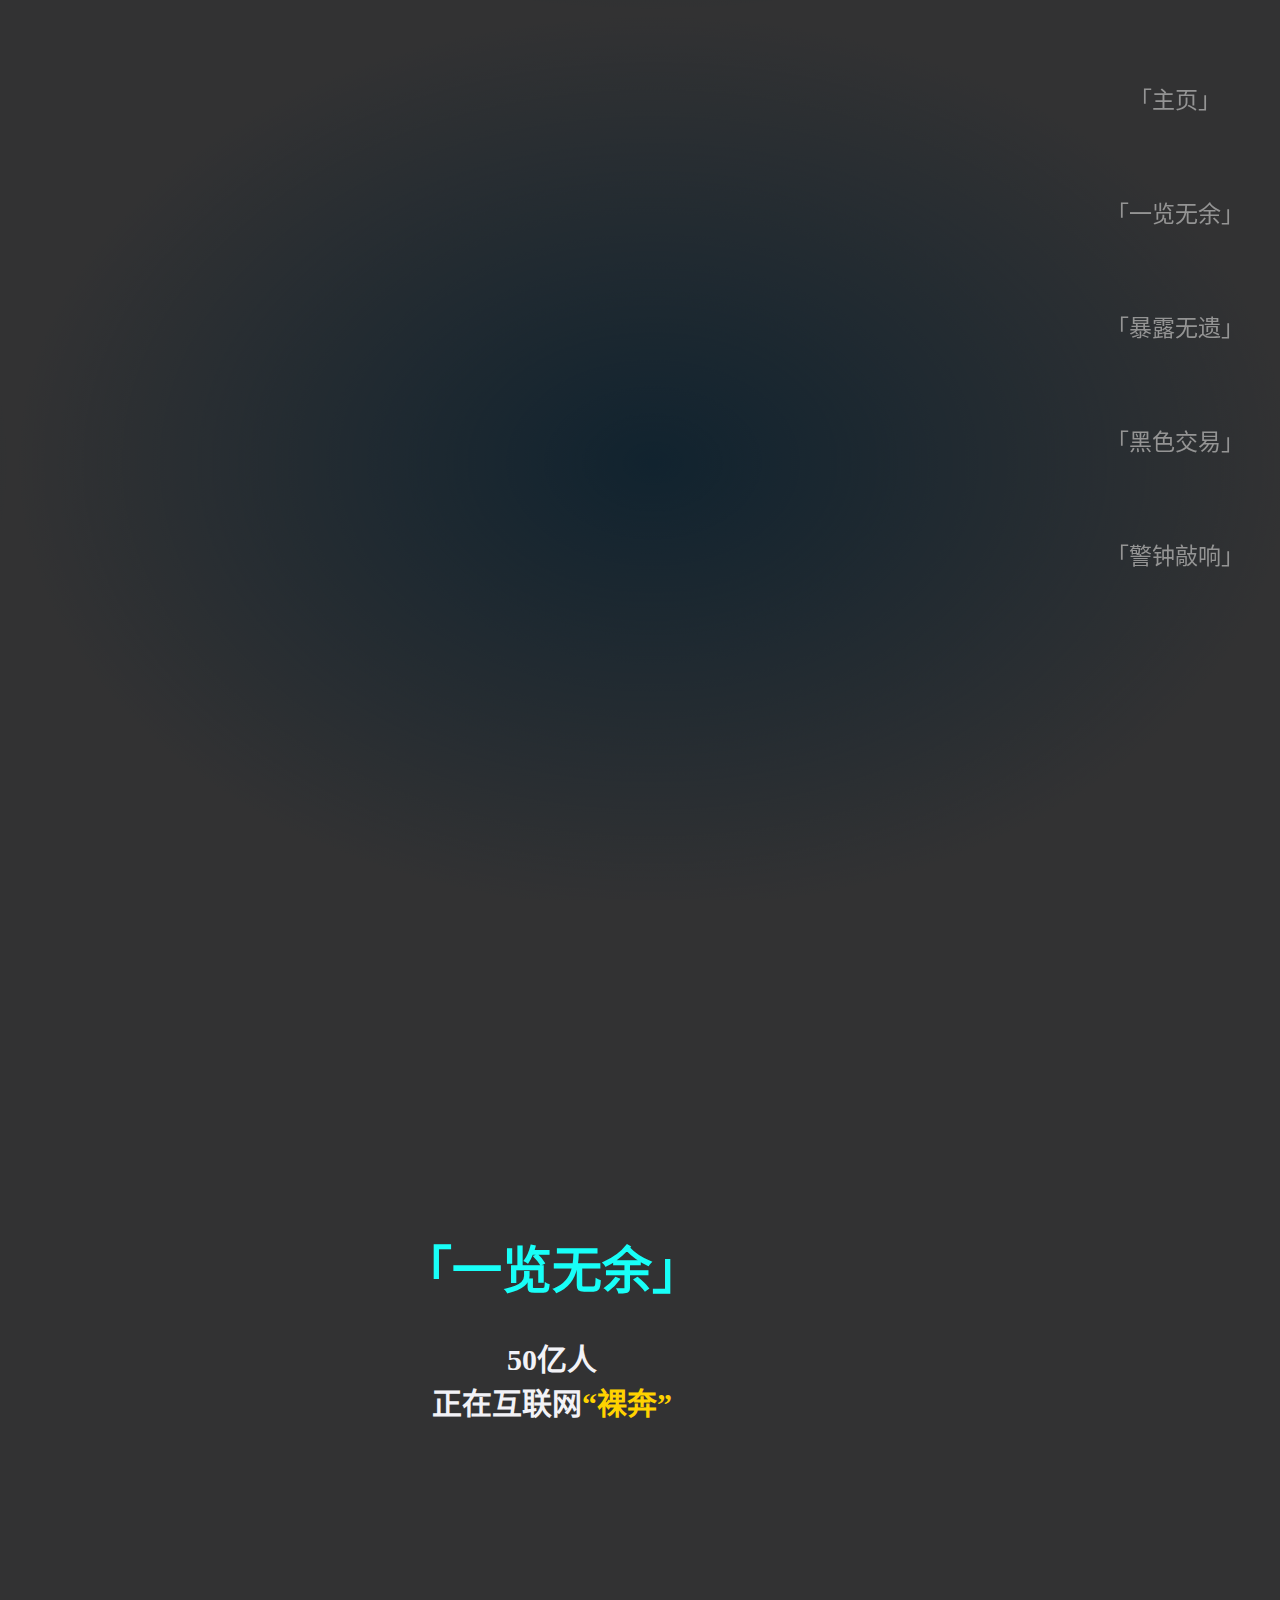
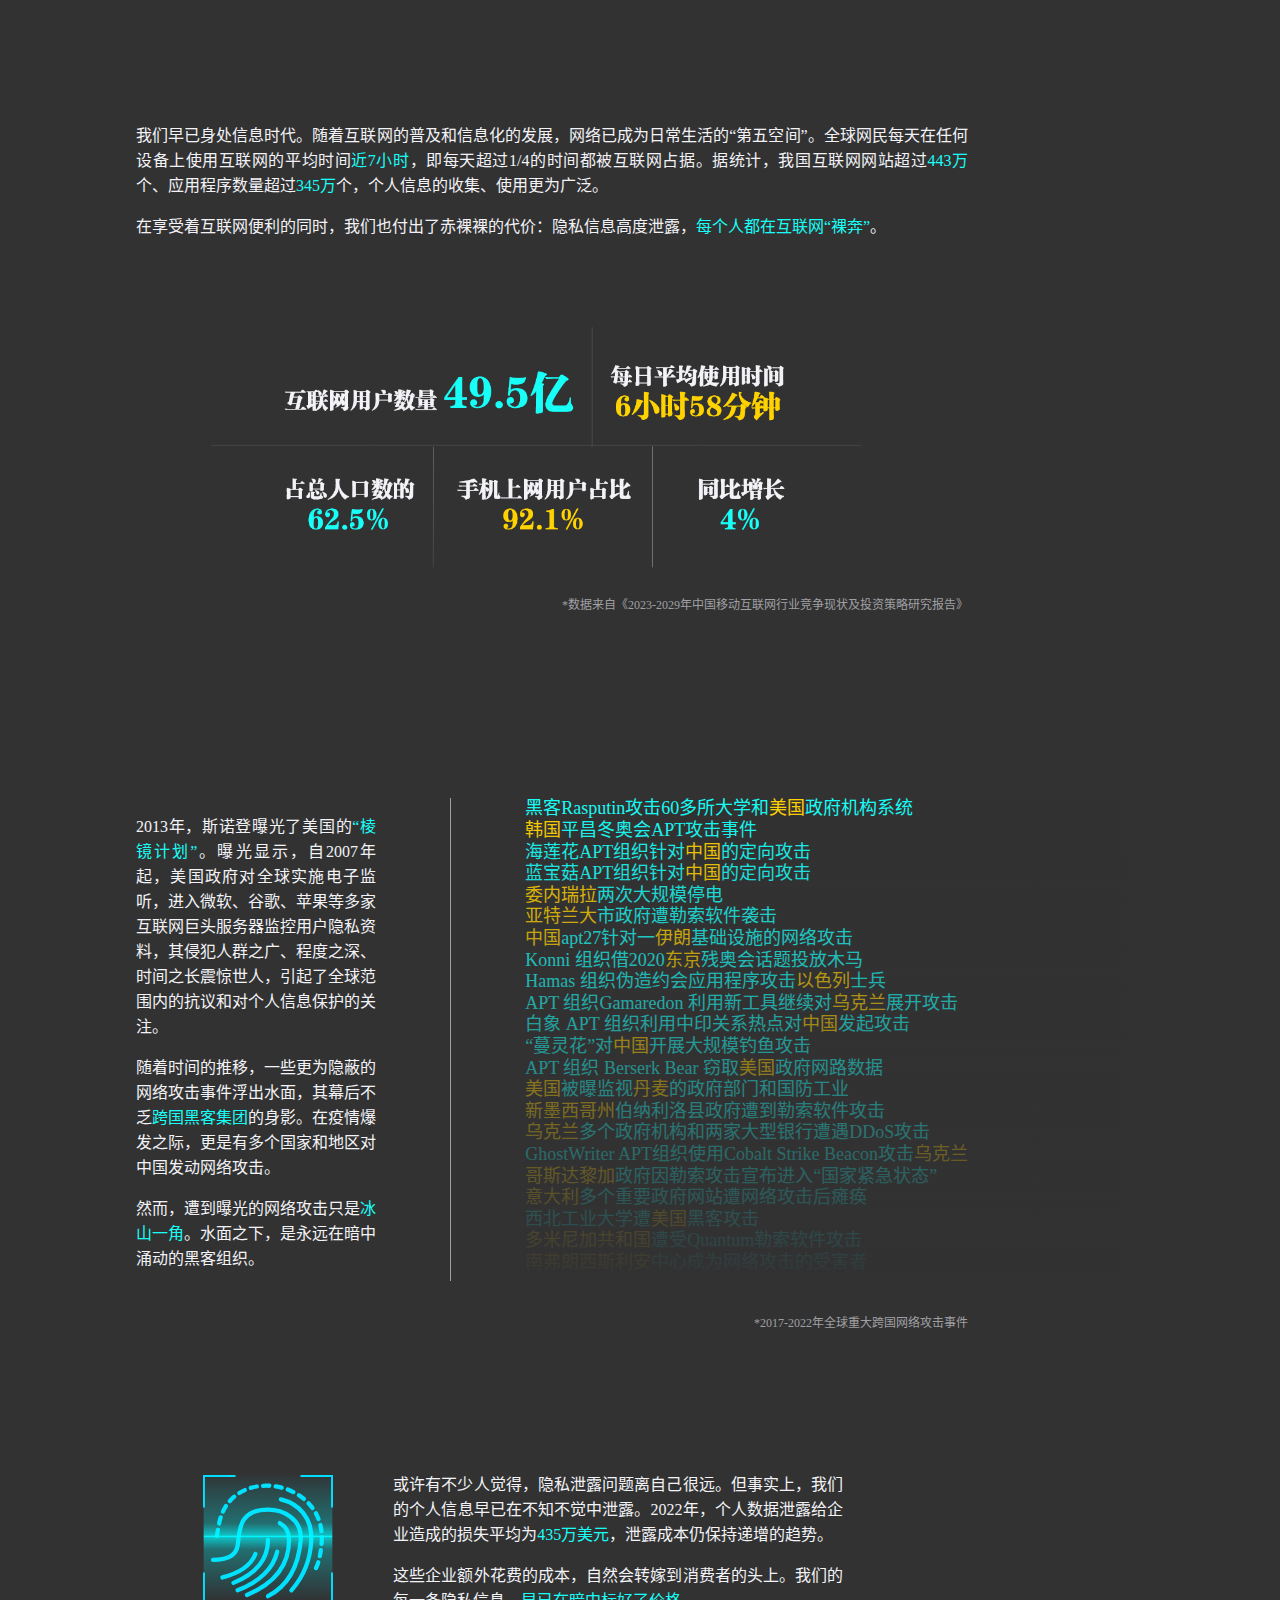
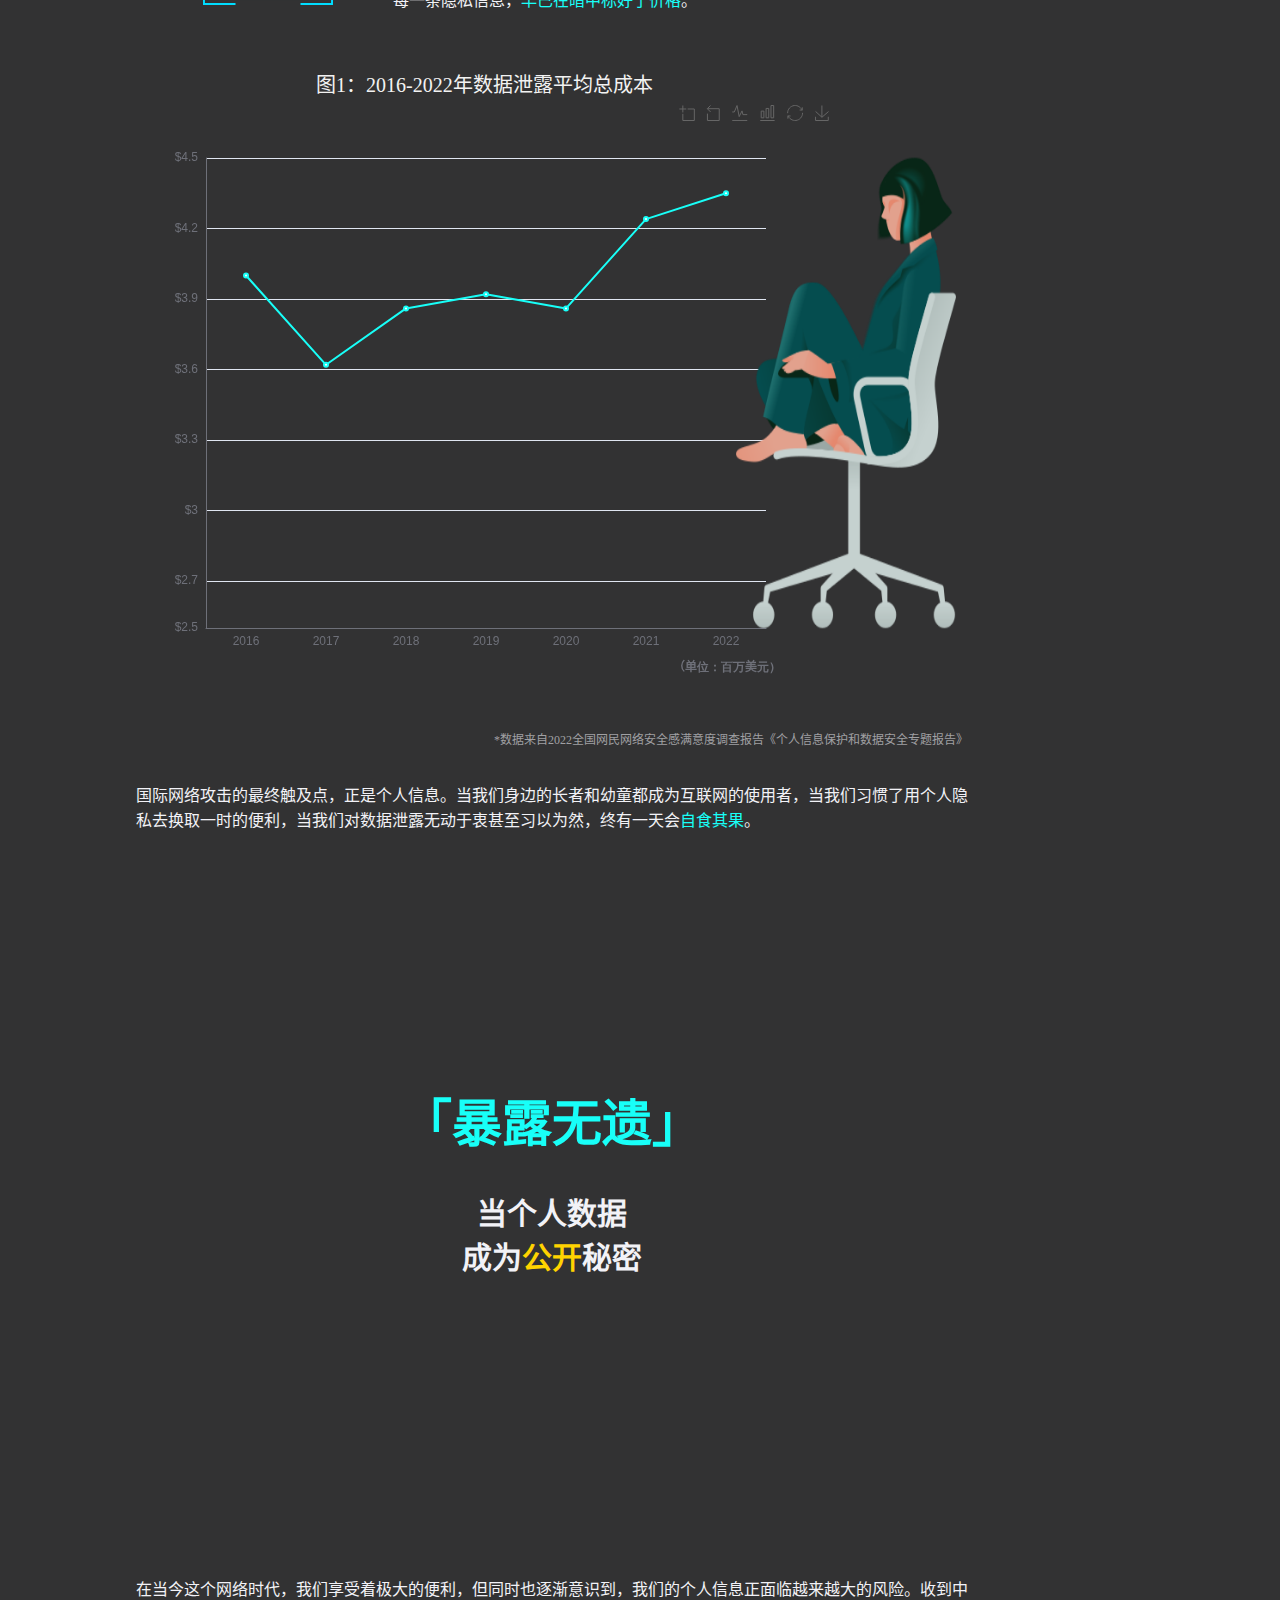
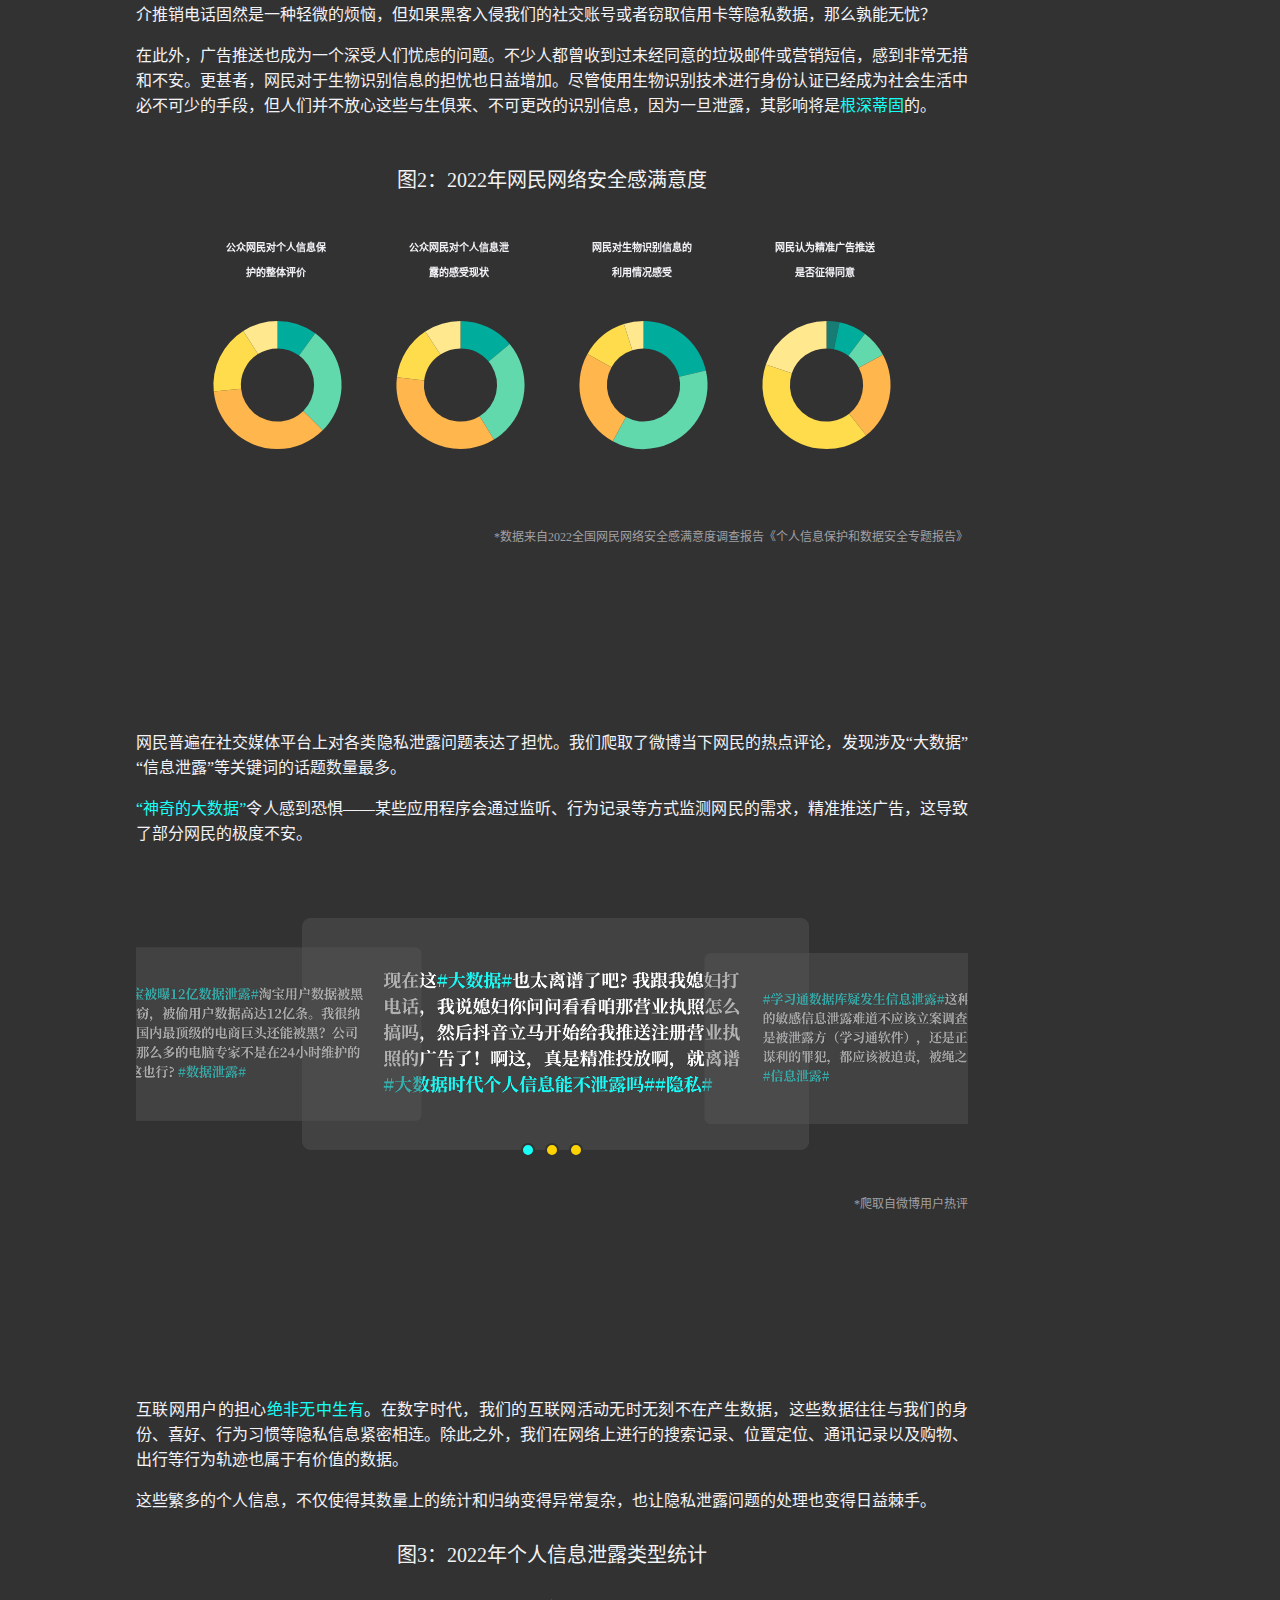
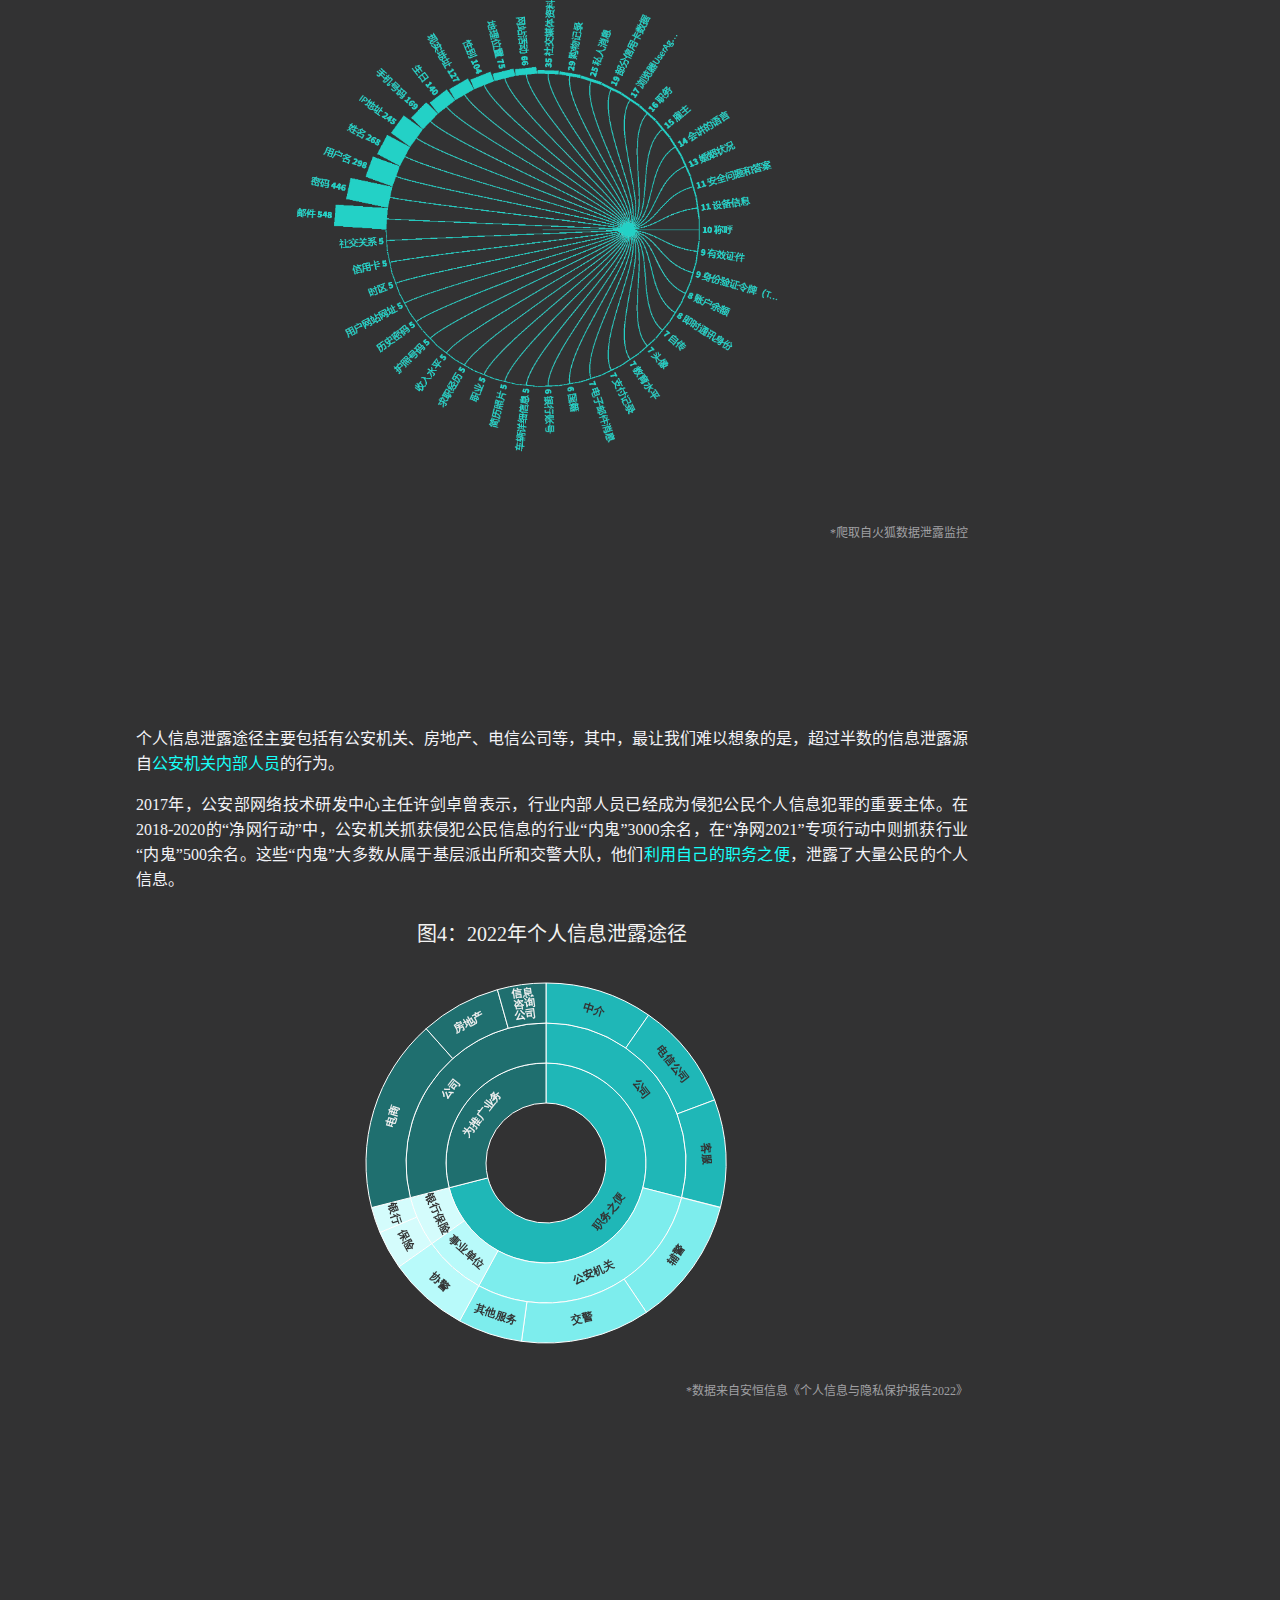
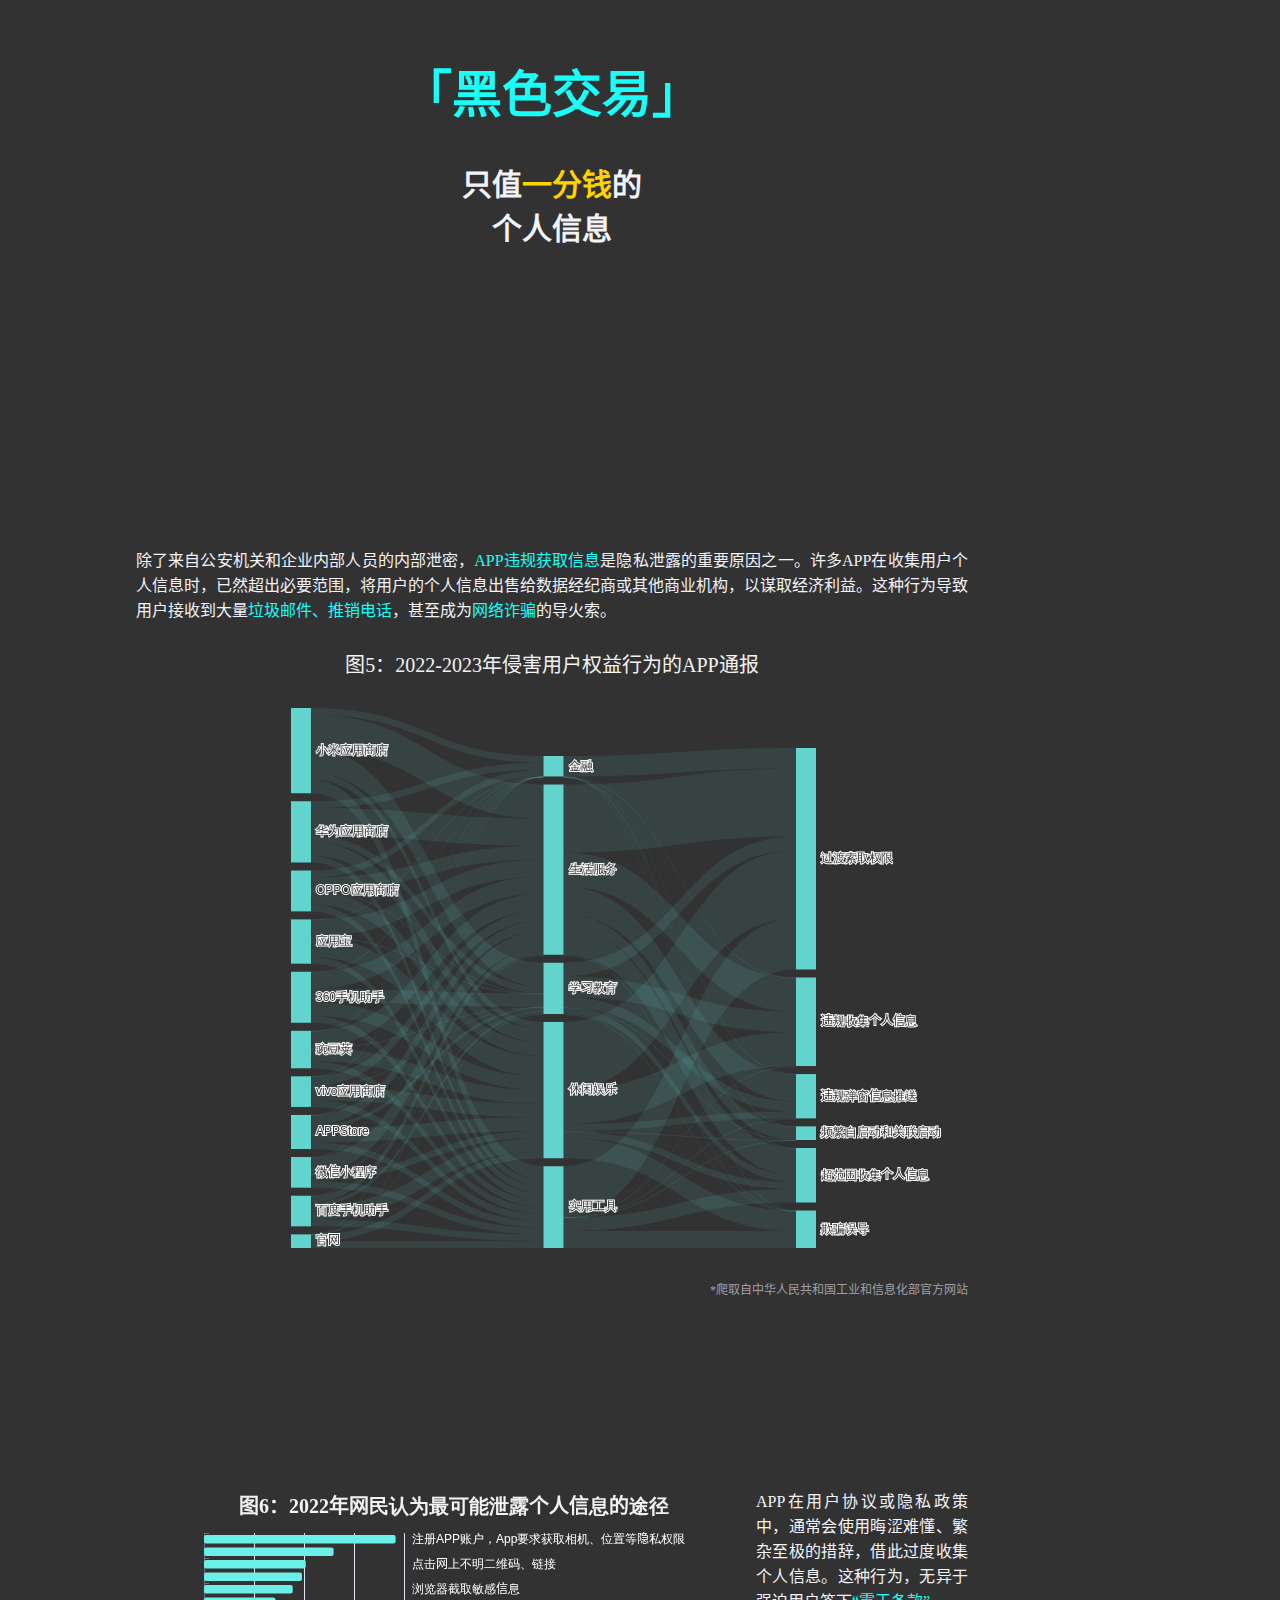
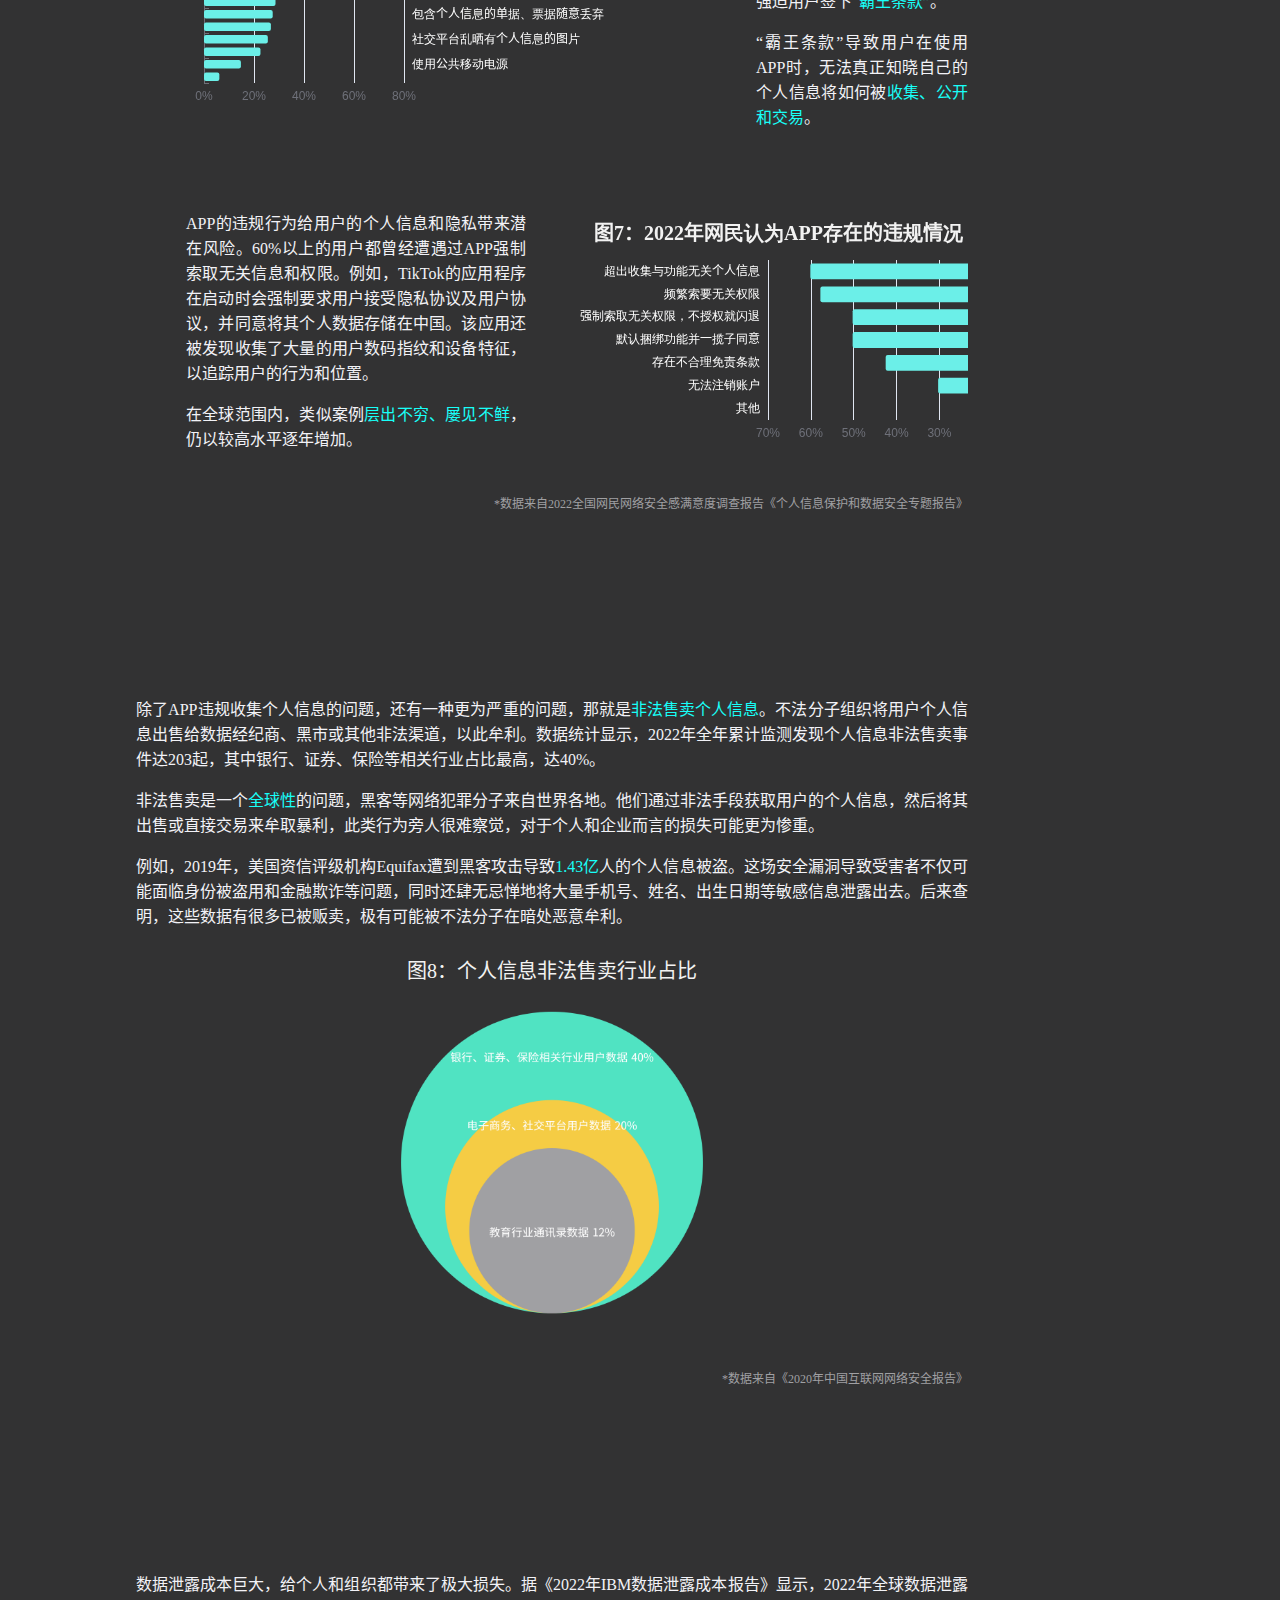
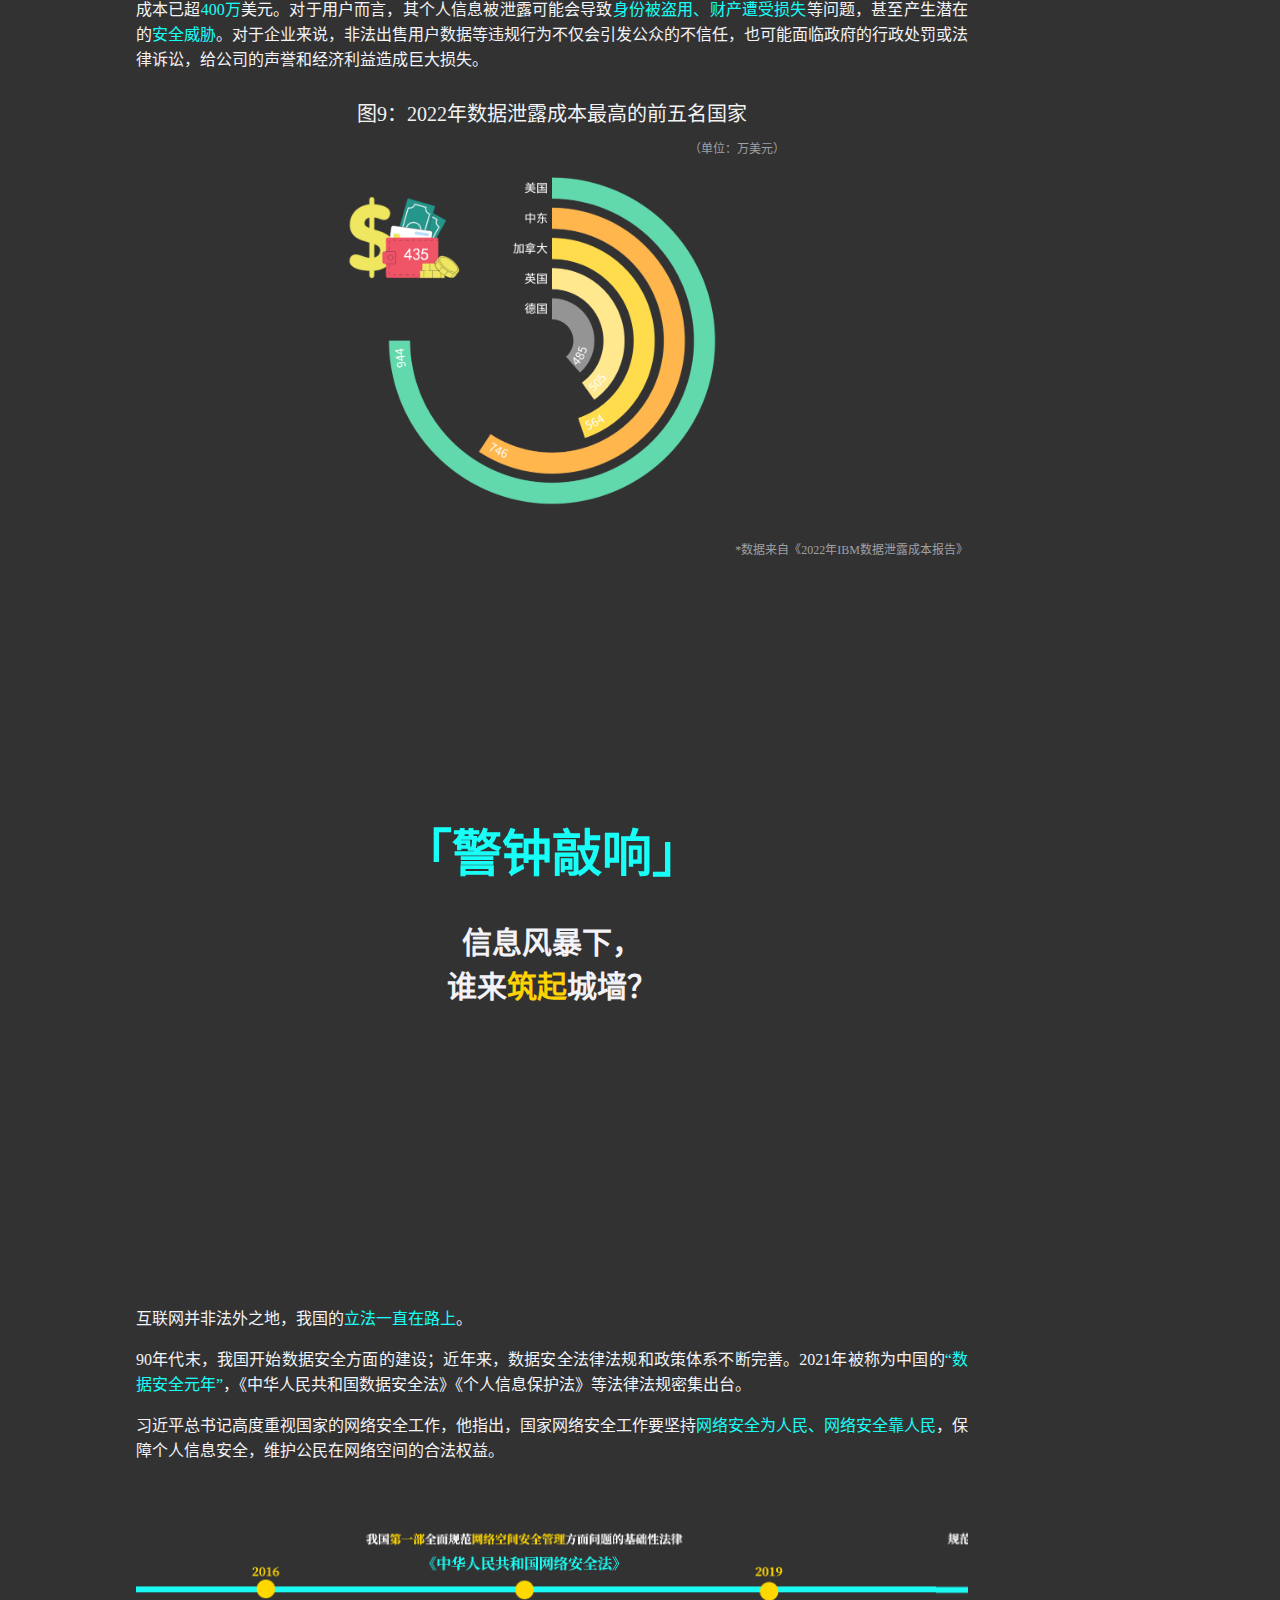
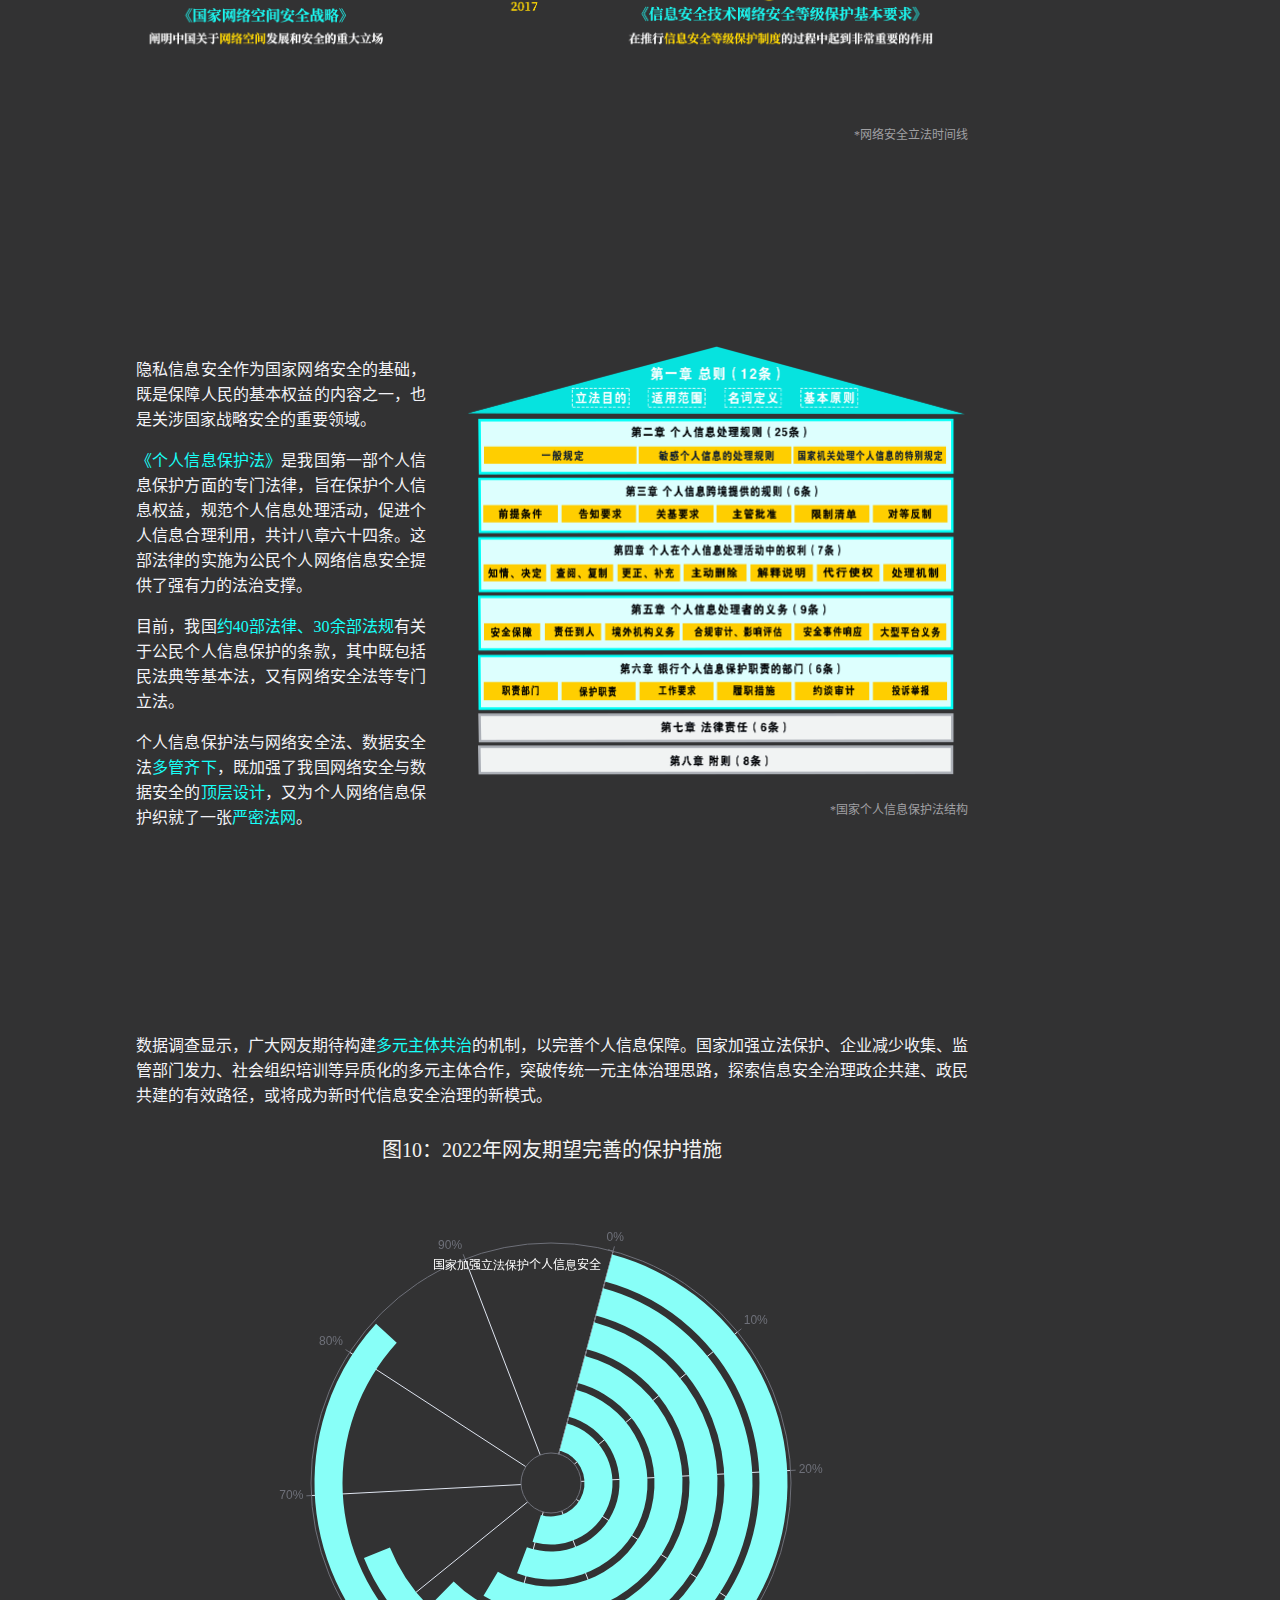
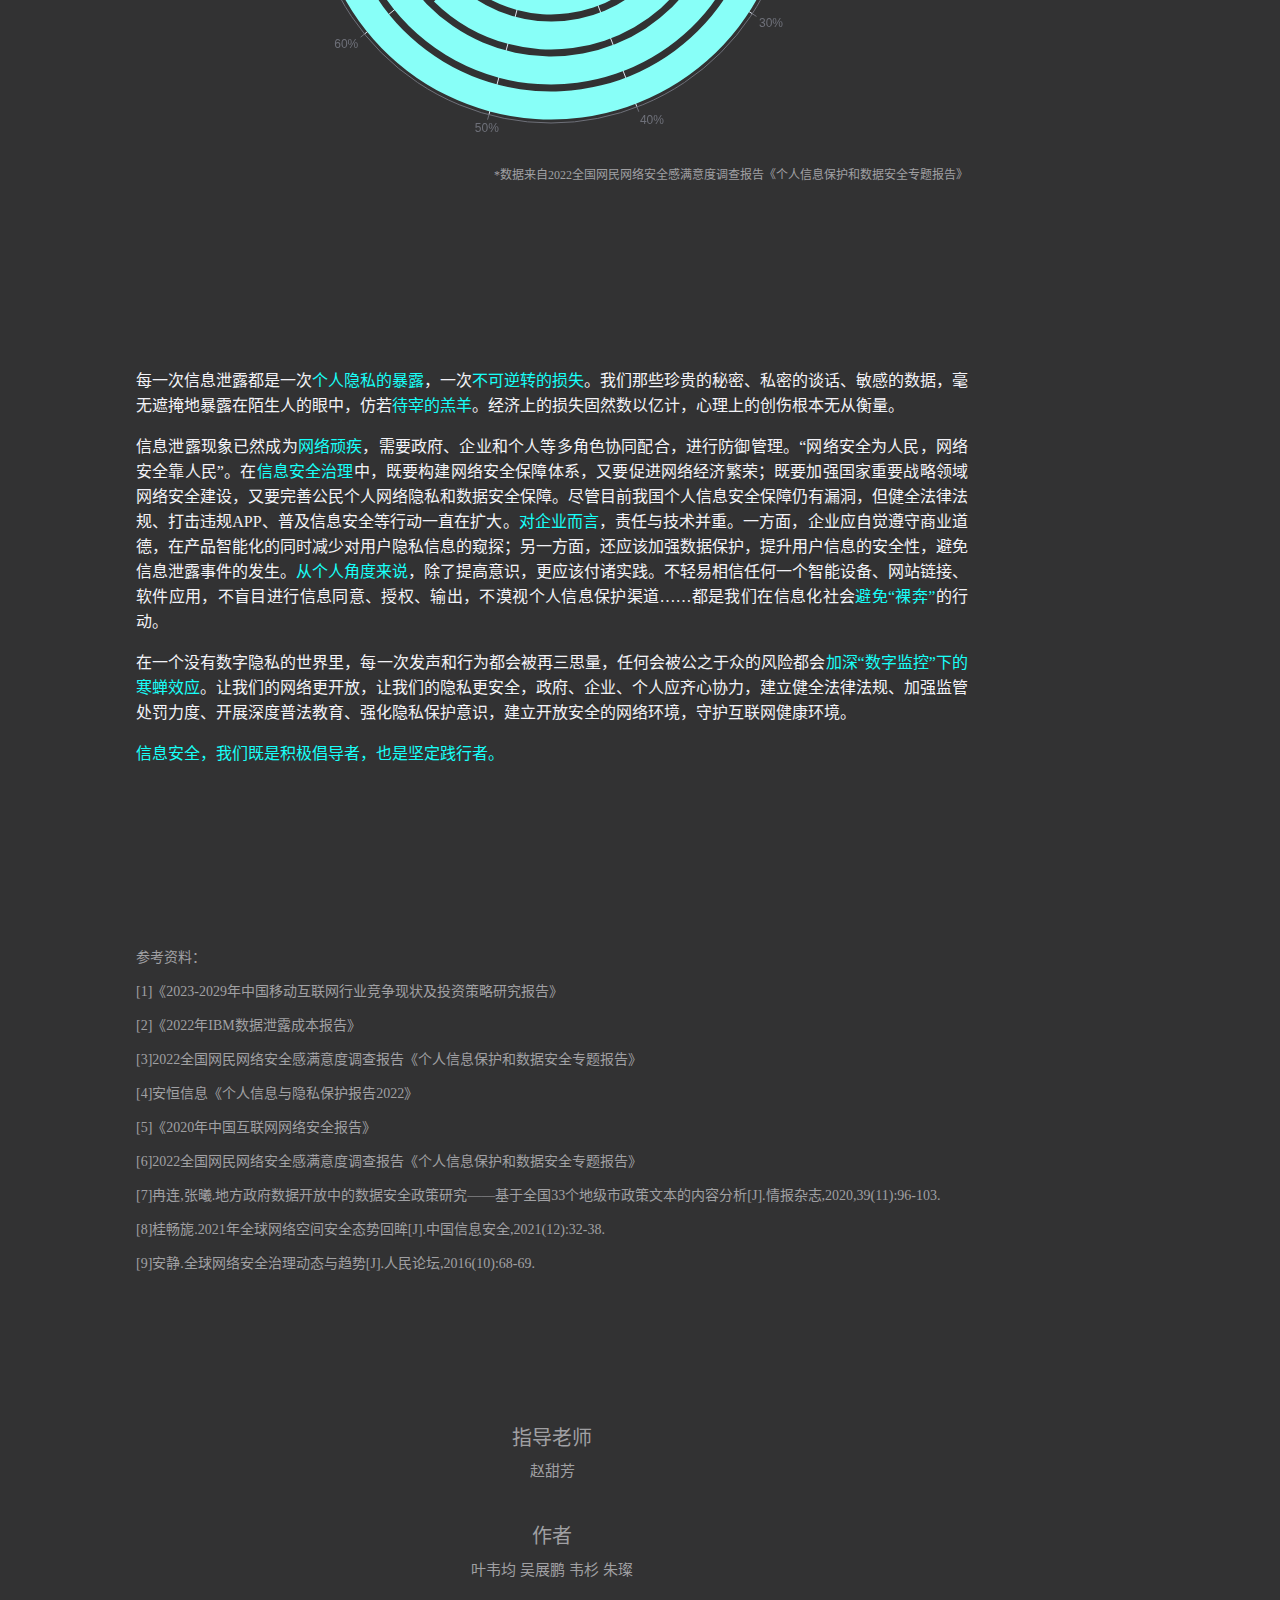
==== commit 4f044c44: "Add files via upload" ====
--- a/index.html
+++ b/index.html
@@ -9,7 +9,7 @@
     <link rel="stylesheet" href="./charts/charts-style.css">
     <link rel="stylesheet" href="loading/css/style.css" media="screen" type="text/css" />
     <link rel="stylesheet" href="css/change.css">
-
+    
     <title>隐私疯狂出走：我们被信息泄露夺走了什么</title>
 </head>
 
@@ -81,6 +81,7 @@
     <div class="mask mask-3"></div>
     <script src="./1.js"></script>
     <div class="page">
+       
         <h1 class="title1" id="jump-2">「一览无余」</h1>
         <h2 class="title2">50亿人<br/>正在互联网<span class='yellow'>“裸奔”</span></h2>
         <div class="content">
@@ -89,11 +90,11 @@
             <p>在享受着互联网便利的同时，我们也付出了赤裸裸的代价：隐私信息高度泄露，<span class='blue'>每个人都在互联网“裸奔”</span>。
             </p>
             <p>
-            <img src="img/1.1.png" style="width:80%; margin-left: 8%;"/>
+            <img src="img/1.1.png" style="width:80%; margin-left: 8%;margin-top: 50px;"/>
             <div class="ps">*数据来自《2023-2029年中国移动互联网行业竞争现状及投资策略研究报告》</div>
             </p>
 
-            <div class="tiao">
+            <div class="tiao" style="margin-top: 180px;">
                 <div class="a0102left">
                     <p>2013年，斯诺登曝光了美国的<span class='blue'>“棱镜计划”</span>。曝光显示，自2007年起，美国政府对全球实施电子监听，进入微软、谷歌、苹果等多家互联网巨头服务器监控用户隐私资料，其侵犯人群之广、程度之深、时间之长震惊世人，引起了全球范围内的抗议和对个人信息保护的关注。
                     </p>
@@ -132,8 +133,9 @@
                 </div>
             </div>
             <div class="ps">*2017-2022年全球重大跨国网络攻击事件</div>
-
-            <div class="tiao">
+            
+
+            <div class="tiao" style="margin-top: 120px;">
                 <div class="a0103left">
                 <svg class="fingerprint" viewBox="0 0 100 100">
                     <linearGradient id="scan" gradientTransform="rotate(90)">
@@ -190,7 +192,7 @@
                     </p>
                 </div>
             </div>
-            <div class="tubiao" style="text-align:left;margin-left: 180px;margin-top: 80px;">2016-2022年数据泄露平均总成本</div>
+            <div class="tubiao" style="text-align:left;margin-left: 180px;margin-top: 50px;">图1：2016-2022年数据泄露平均总成本</div>
             <div class="tiao">
                 <div id="c-2-0"></div>
                 <img src="img/t1.png" class="tpng" style="width: 220px;height: 480px;margin-left: 600px;margin-top: 50px;"/>
@@ -207,7 +209,7 @@
     
     
     
-    <div class="page">
+    <div class="page" >
         <h1 class="title1" id="jump-3">「暴露无遗」</h1>
         <h2 class="title2">当个人数据<br/>成为<span class='yellow'>公开</span>秘密</h2>
         <div class="content">
@@ -216,19 +218,20 @@
                 </p>
                 <p>在此外，广告推送也成为一个深受人们忧虑的问题。不少人都曾收到过未经同意的垃圾邮件或营销短信，感到非常无措和不安。更甚者，网民对于生物识别信息的担忧也日益增加。尽管使用生物识别技术进行身份认证已经成为社会生活中必不可少的手段，但人们并不放心这些与生俱来、不可更改的识别信息，因为一旦泄露，其影响将是<span class='blue'>根深蒂固</span>的。
                 </p>
+                 <div class="tubiao" style="margin-top: 50px;">图2：2022年网民网络安全感满意度</div>
                 <p>
                     <div id="c-2-1"></div>
                 </p>
                 <div class="ps">*数据来自2022全国网民网络安全感满意度调查报告《个人信息保护和数据安全专题报告》</div>
             </div>
 
-            <div>
+            <div style="margin-top: 180px;">
                 <p>网民普遍在社交媒体平台上对各类隐私泄露问题表达了担忧。我们爬取了微博当下网民的热点评论，发现涉及“大数据”“信息泄露”等关键词的话题数量最多。
                 </p>
                 <p><span class='blue'>“神奇的大数据”</span>令人感到恐惧——某些应用程序会通过监听、行为记录等方式监测网民的需求，精准推送广告，这导致了部分网民的极度不安。
                 </p>
                 <p>
-                <ul class="slides" style="width: 100%;background-color: #323233;height: 280px;">
+                <ul class="slides" style="width: 100%;background-color: #323233;height: 280px;margin-top: 50px;">
                     <input type="radio" id="control-1" name="control" checked>
                     <input type="radio" id="control-2" name="control">
                     <input type="radio" id="control-3" name="control">
@@ -245,24 +248,24 @@
                 <div class="ps">*爬取自微博用户热评</div>
             </div>
 
-            <div>
+            <div style="margin-top: 180px;">
                 <p>互联网用户的担心<span class='blue'>绝非无中生有</span>。在数字时代，我们的互联网活动无时无刻不在产生数据，这些数据往往与我们的身份、喜好、行为习惯等隐私信息紧密相连。除此之外，我们在网络上进行的搜索记录、位置定位、通讯记录以及购物、出行等行为轨迹也属于有价值的数据。
                 </p>
                 <p>这些繁多的个人信息，不仅使得其数量上的统计和归纳变得异常复杂，也让隐私泄露问题的处理也变得日益棘手。
                 </p>
-                <div class="tubiao">2022年个人信息泄露类型统计</div>
+                <div class="tubiao">图3：2022年个人信息泄露类型统计</div>
                 <p>
                 <img src="img/2.3.png" style="width:70%;margin-left: 15%; " />
                 </p>
                 <div class="ps">*爬取自火狐数据泄露监控</div>
             </div>
 
-            <div>
+            <div style="margin-top: 180px;">
                 <p>个人信息泄露途径主要包括有公安机关、房地产、电信公司等，其中，最让我们难以想象的是，超过半数的信息泄露源自<span class='blue'>公安机关内部人员</span>的行为。
                 </p>
                 <p>2017年，公安部网络技术研发中心主任许剑卓曾表示，行业内部人员已经成为侵犯公民个人信息犯罪的重要主体。在2018-2020的“净网行动”中，公安机关抓获侵犯公民信息的行业“内鬼”3000余名，在“净网2021”专项行动中则抓获行业“内鬼”500余名。这些“内鬼”大多数从属于基层派出所和交警大队，他们<span class='blue'>利用自己的职务之便</span>，泄露了大量公民的个人信息。
                 </p>
-                <div class="tubiao">2022年个人信息泄露途径</div>
+                <div class="tubiao">图4：2022年个人信息泄露途径</div>
                 <p>
                     <div id="c-2-4"><span class="c-2-4-1"></span></div>
                 </p>
@@ -278,14 +281,17 @@
             <div>
                 <p>除了来自公安机关和企业内部人员的内部泄密，<span class='blue'>APP违规获取信息</span>是隐私泄露的重要原因之一。许多APP在收集用户个人信息时，已然超出必要范围，将用户的个人信息出售给数据经纪商或其他商业机构，以谋取经济利益。这种行为导致用户接收到大量<span class='blue'>垃圾邮件、推销电话</span>，甚至成为<span class='blue'>网络诈骗</span>的导火索。
                 </p>
-                <div class="tubiao">2022-2023年侵害用户权益行为的APP通报</div>
+                <div class="tubiao">图5：2022-2023年侵害用户权益行为的APP通报</div>
                 
                     <div id="c-3-1"></div>
                 
                 <div class="ps">*爬取自中华人民共和国工业和信息化部官方网站</div>
             </div>
 
-            <div class="tiao">
+            <div class="tiao" style="margin-top: 120px;">
+                <div class="i0302" style="margin-top: 30px;">
+                    <div id="c-3-2" ></div>
+                </div>
                 <div class="i0302right">
                     <p><br><br>APP在用户协议或隐私政策中，通常会使用晦涩难懂、繁杂至极的措辞，借此过度收集个人信息。这种行为，无异于强迫用户签下<span class='blue'>“霸王条款”</span>。
                     </p>
@@ -293,33 +299,32 @@
                     </p>
                 </div>
                 
-                <div class="i0302">
-                    <div id="c-3-2"></div>
-                </div>
+                
             </div>
 
             <div class="tiao">
-                <div class="i0303">
-                    <div id="c-3-3"></div>
-                </div>
-
+                
                 <div class="i0303left">
                     <p><br>APP的违规行为给用户的个人信息和隐私带来潜在风险。60%以上的用户都曾经遭遇过APP强制索取无关信息和权限。例如，TikTok的应用程序在启动时会强制要求用户接受隐私协议及用户协议，并同意将其个人数据存储在中国。该应用还被发现收集了大量的用户数码指纹和设备特征，以追踪用户的行为和位置。
                     </p>
                     <p>在全球范围内，类似案例<span class='blue'>层出不穷、屡见不鲜</span>，仍以较高水平逐年增加。
                     </p>
                 </div>		
+                <div class="i0303" style="margin-top: 30px;">
+                    <div id="c-3-3"></div>
+                </div>
+
             </div>
             <div class="ps">*数据来自2022全国网民网络安全感满意度调查报告《个人信息保护和数据安全专题报告》</div>
 
-            <div>
+            <div style="margin-top: 180px;">
                 <p>除了APP违规收集个人信息的问题，还有一种更为严重的问题，那就是<span class='blue'>非法售卖个人信息</span>。不法分子组织将用户个人信息出售给数据经纪商、黑市或其他非法渠道，以此牟利。数据统计显示，2022年全年累计监测发现个人信息非法售卖事件达203起，其中银行、证券、保险等相关行业占比最高，达40%。
                 </p>
                 <p>非法售卖是一个<span class='blue'>全球性</span>的问题，黑客等网络犯罪分子来自世界各地。他们通过非法手段获取用户的个人信息，然后将其出售或直接交易来牟取暴利，此类行为旁人很难察觉，对于个人和企业而言的损失可能更为惨重。
                 </p>
                 <p>例如，2019年，美国资信评级机构Equifax遭到黑客攻击导致<span class='blue'>1.43亿</span>人的个人信息被盗。这场安全漏洞导致受害者不仅可能面临身份被盗用和金融欺诈等问题，同时还肆无忌惮地将大量手机号、姓名、出生日期等敏感信息泄露出去。后来查明，这些数据有很多已被贩卖，极有可能被不法分子在暗处恶意牟利。
                 </p>
-                <div class="tubiao">个人信息非法售卖行业占比</div>
+                <div class="tubiao">图8：个人信息非法售卖行业占比</div>
                 <div class="tiao">
                 <!-- <img src="img/3.4.1.png" style="width:20%;height: 280px;align-self:flex-end; "/> -->
                 <img src="img/3.4.png" style="width:50%; margin-left: 25%;"/>
@@ -328,10 +333,10 @@
                 <div class="ps">*数据来自《2020年中国互联网网络安全报告》</div>
             </div>
 
-            <div>
+            <div style="margin-top: 180px;">
                 <p>数据泄露成本巨大，给个人和组织都带来了极大损失。据《2022年IBM数据泄露成本报告》显示，2022年全球数据泄露成本已超<span class='blue'>400万</span>美元。对于用户而言，其个人信息被泄露可能会导致<span class='blue'>身份被盗用、财产遭受损失</span>等问题，甚至产生潜在的<span class='blue'>安全威胁</span>。对于企业来说，非法出售用户数据等违规行为不仅会引发公众的不信任，也可能面临政府的行政处罚或法律诉讼，给公司的声誉和经济利益造成巨大损失。
                 </p>
-                <div class="tubiao">2022年数据泄露成本最高的前五名国家</div>
+                <div class="tubiao">图9：2022年数据泄露成本最高的前五名国家</div>
                 <div class="ps" style="text-align: right; margin-top: 10px;margin-right: 22%;margin-bottom: 0px;">（单位：万美元）</div>
                 <p style="margin-top: 0px;">
                 <img src="img/3.5.png" style="width:60%;margin-left: 20%; "/>
@@ -354,7 +359,7 @@
                 <p>习近平总书记高度重视国家的网络安全工作，他指出，国家网络安全工作要坚持<span class='blue'>网络安全为人民、网络安全靠人民</span>，保障个人信息安全，维护公民在网络空间的合法权益。
                 </p>
                 <p>
-                    <div class="timeline">
+                    <div class="timeline" style="margin-top: 50px;margin-bottom: 30px;">
                         <div class="timebox"><img src="img/4.1.1.png" style="width:100%; "/></div>
                         <div class="timebox"><img src="img/4.1.2.png" style="width:100%; "/></div>
                         
@@ -364,7 +369,7 @@
                 
             </div>
 
-            <div class="tiao" style="align-items: center;">
+            <div class="tiao" style="align-items: center;margin-top: 180px;">
                 <div class="i0402right">
                     <p>隐私信息安全作为国家网络安全的基础，既是保障人民的基本权益的内容之一，也是关涉国家战略安全的重要领域。
                     </p>
@@ -386,29 +391,41 @@
             </div>
             
 
-            <div>
+            <div style="margin-top: 180px;">
                 <p>数据调查显示，广大网友期待构建<span class='blue'>多元主体共治</span>的机制，以完善个人信息保障。国家加强立法保护、企业减少收集、监管部门发力、社会组织培训等异质化的多元主体合作，突破传统一元主体治理思路，探索信息安全治理政企共建、政民共建的有效路径，或将成为新时代信息安全治理的新模式。
-                    <div class="tubiao">2022年网友期望完善的保护措施</div>
+                    <div class="tubiao">图10：2022年网友期望完善的保护措施</div>
                     <div id="c-3-4"></div>
                     <div class="ps">*数据来自2022全国网民网络安全感满意度调查报告《个人信息保护和数据安全专题报告》</div>
             </div>
 
-            <div>
+            <div style="margin-top: 180px;">
                 <p>每一次信息泄露都是一次<span class='blue'>个人隐私的暴露</span>，一次<span class='blue'>不可逆转的损失</span>。我们那些珍贵的秘密、私密的谈话、敏感的数据，毫无遮掩地暴露在陌生人的眼中，仿若<span class='blue'>待宰的羔羊</span>。经济上的损失固然数以亿计，心理上的创伤根本无从衡量。
                 </p>
                 <p>信息泄露现象已然成为<span class='blue'>网络顽疾</span>，需要政府、企业和个人等多角色协同配合，进行防御管理。“网络安全为人民，网络安全靠人民”。在<span class='blue'>信息安全治理</span>中，既要构建网络安全保障体系，又要促进网络经济繁荣；既要加强国家重要战略领域网络安全建设，又要完善公民个人网络隐私和数据安全保障。尽管目前我国个人信息安全保障仍有漏洞，但健全法律法规、打击违规APP、普及信息安全等行动一直在扩大。<span class='blue'>对企业而言</span>，责任与技术并重。一方面，企业应自觉遵守商业道德，在产品智能化的同时减少对用户隐私信息的窥探；另一方面，还应该加强数据保护，提升用户信息的安全性，避免信息泄露事件的发生。<span class='blue'>从个人角度来说</span>，除了提高意识，更应该付诸实践。不轻易相信任何一个智能设备、网站链接、软件应用，不盲目进行信息同意、授权、输出，不漠视个人信息保护渠道……都是我们在信息化社会<span class='blue'>避免“裸奔”</span>的行动。
                 </p>
                 <p>在一个没有数字隐私的世界里，每一次发声和行为都会被再三思量，任何会被公之于众的风险都会<span class='blue'>加深“数字监控”下的寒蝉效应</span>。让我们的网络更开放，让我们的隐私更安全，政府、企业、个人应齐心协力，建立健全法律法规、加强监管处罚力度、开展深度普法教育、强化隐私保护意识，建立开放安全的网络环境，守护互联网健康环境。
                 </p>
-                
-            </div>
-            <div>
-                <span class='blue' style="font-size: 18px;font-family: '黑体';font-weight: 300;">信息安全，我们既是积极倡导者，也是坚定践行者。</span>
-            </div>
-
-        </div>
-    </div>
-    
+                <p><span class='blue'>信息安全，我们既是积极倡导者，也是坚定践行者。</span>
+                </p>
+            </div>
+        </div>
+    </div>
+    
+    <div class="cankao" style="text-align: left;color: #A0A0A3;margin-right: 20%;margin-left: 10%;margin-top: 180px;font-size: 14px;">
+        <p>参考资料：</p>
+        <p>[1]《2023-2029年中国移动互联网行业竞争现状及投资策略研究报告》</p>
+        <p>[2]《2022年IBM数据泄露成本报告》</p>
+        <p>[3]2022全国网民网络安全感满意度调查报告《个人信息保护和数据安全专题报告》</p>
+        <p>[4]安恒信息《个人信息与隐私保护报告2022》</p>
+        <p>[5]《2020年中国互联网网络安全报告》</p>
+        <p>[6]2022全国网民网络安全感满意度调查报告《个人信息保护和数据安全专题报告》</p>
+        <p>[7]冉连,张曦.地方政府数据开放中的数据安全政策研究——基于全国33个地级市政策文本的内容分析[J].情报杂志,2020,39(11):96-103.</p>
+        <p>[8]桂畅旎.2021年全球网络空间安全态势回眸[J].中国信息安全,2021(12):32-38.</p>
+        <p>[9]安静.全球网络安全治理动态与趋势[J].人民论坛,2016(10):68-69.</p>
+        
+    </div>
+
+
     <div class="foot">
         <div class="foot-title">
             指导老师
@@ -423,7 +440,7 @@
         <div style="margin-bottom:100px;font-size: 15px;">
             叶韦均&nbsp;吴展鹏&nbsp;韦杉&nbsp;朱璨
         </div>
-        <div style="margin-top:100px;font-size: 12px;">
+        <div style="margin-top:100px;font-size: 14px;">
             <p> &copy;暨南大学·新闻与传播学院·网络与新媒体专业·2023</p>
         </div>	
     </div>
--- a/css/style.css
+++ b/css/style.css
@@ -35,30 +35,31 @@
 }
 
 .title1{
+	margin-top: 250px;
 	color: #18FFF8;
-	font-size: 35px;
-	font-family: '思源宋体';
+	font-size: 50px;
+	font-family: '思源宋体','宋体';
 	
 }
 
 .title2{
-	font-size: 20px;
-	font-family: '思源宋体';
-	
+	font-size: 30px;
+	font-family: '思源宋体','宋体';
+	margin-bottom: 300px;
 }
 
 .tubiao{
 	color:#f2f2f2;
 	font-size:20px;
 	text-align:center;
-	font-family: '思源宋体';
+	font-family: '思源宋体','宋体';
 	margin-bottom: 0px;
 	margin-top: 30px;
 }
 
 .ps{
 	color:#A0A0A3;
-	font-size:10px;
+	font-size:12px;
 	text-align: right;
 	font-family: '黑体';
 	margin-bottom: 30px;
@@ -70,9 +71,9 @@
 	margin-bottom: 5%;
 
 	text-align:left;
-	font-size: 15px;
+	font-size: 16px;
 	font-family: '黑体';
-	line-height:130%;
+	line-height:25px;
 	text-align: justify;
 
 }
@@ -82,7 +83,7 @@
 }
 
 .tiao{
-	margin-bottom: 40px;
+	margin-bottom: 30px;
 	display: flex;
 	flex-direction: row;
 	justify-content:space-between;
@@ -94,15 +95,14 @@
 }
 
 .a0102left {
-	margin-top: 10px;
-	margin-left: 10%;
-	width:200px;
+	
+	width:240px;
 }
 
 .a0102right{ 
 	color: #18FFF8;
     font-size: 18px;
-	font-family: '思源宋体';
+	font-family: '思源宋体','宋体';
 	line-height:120%;
  }
 
@@ -117,15 +117,15 @@
 
 
 .a0103left{
-	margin-left: 12%;
-	margin-right: 5%;
-	width:180px;
+	margin-left:8%;
+	/* margin-right:3%; */
+	width:130px;
 }
 
 .a0103right{
-	margin-right: 12%;
-	margin-top: 10px;
-	width:460px;
+	margin-right: 15%;
+	/* margin-top: 10px; */
+	width:450px;
 }
 
 .fingerprint {
@@ -146,15 +146,15 @@
 
 
 .i0302right{
-	width: 280px;
+	width: 500px;
 	/* margin-right: 5%; */
-	margin-left: 5%;
+	/* margin-left: 50px; */
 }
 
 .i0303left{
 	width: 340px;
-	/* margin-left: 5%; */
-	margin-right: 8%;
+	margin-left: 50px;
+	/* margin-right: 8%; */
 }
 
 .i0402right{
@@ -167,13 +167,13 @@
 	align-items: center;
 	color:#A0A0A3;
 	font-size: 15px;
-	margin-top: 200px;
+	margin-top: 150px;
 	margin-left: 10%;
 	margin-right: 25%;
 }
 
 .foot-title{
 	font-size: 20px;
-	font-family: '思源宋体';
+	font-family: '思源宋体','宋体';
 	margin-bottom: 1%;
 }--- a/css/shell.css
+++ b/css/shell.css
@@ -74,7 +74,7 @@
     display: block;
     position: relative;
     top: 30px;
-    font:20px '黑体';
+    font:17px '黑体';
     padding-right: 0;
     opacity:0;
     transition:0.1s;
--- a/charts/charts-style.css
+++ b/charts/charts-style.css
@@ -44,7 +44,7 @@
     height: 600px;
 }
 .wide1{
-    width: 500px;
+    width: 600px;
 }
 .high1{
     height: 300px;
@@ -72,6 +72,8 @@
 
 #c-3-2{
     display: flex;
+    padding:0 10px;
+    width:600px;
     height: 220px;
    
 }
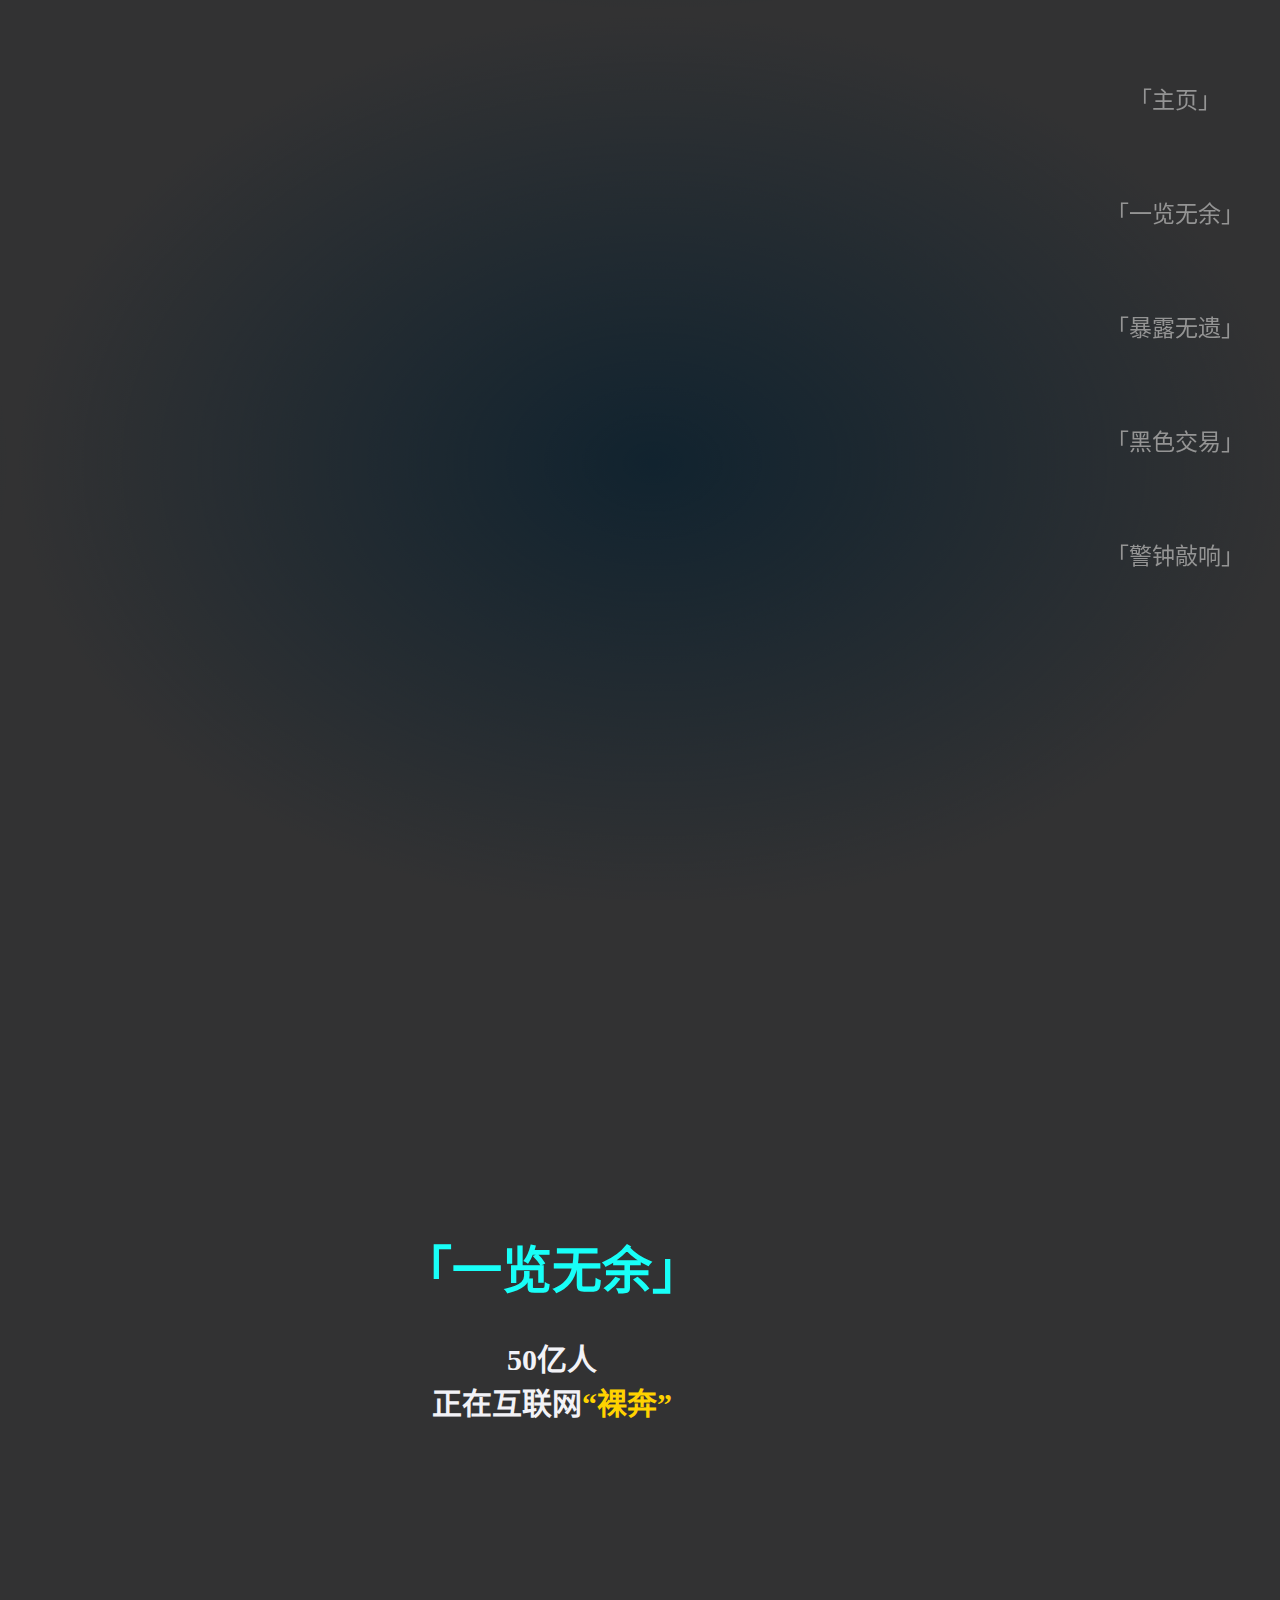
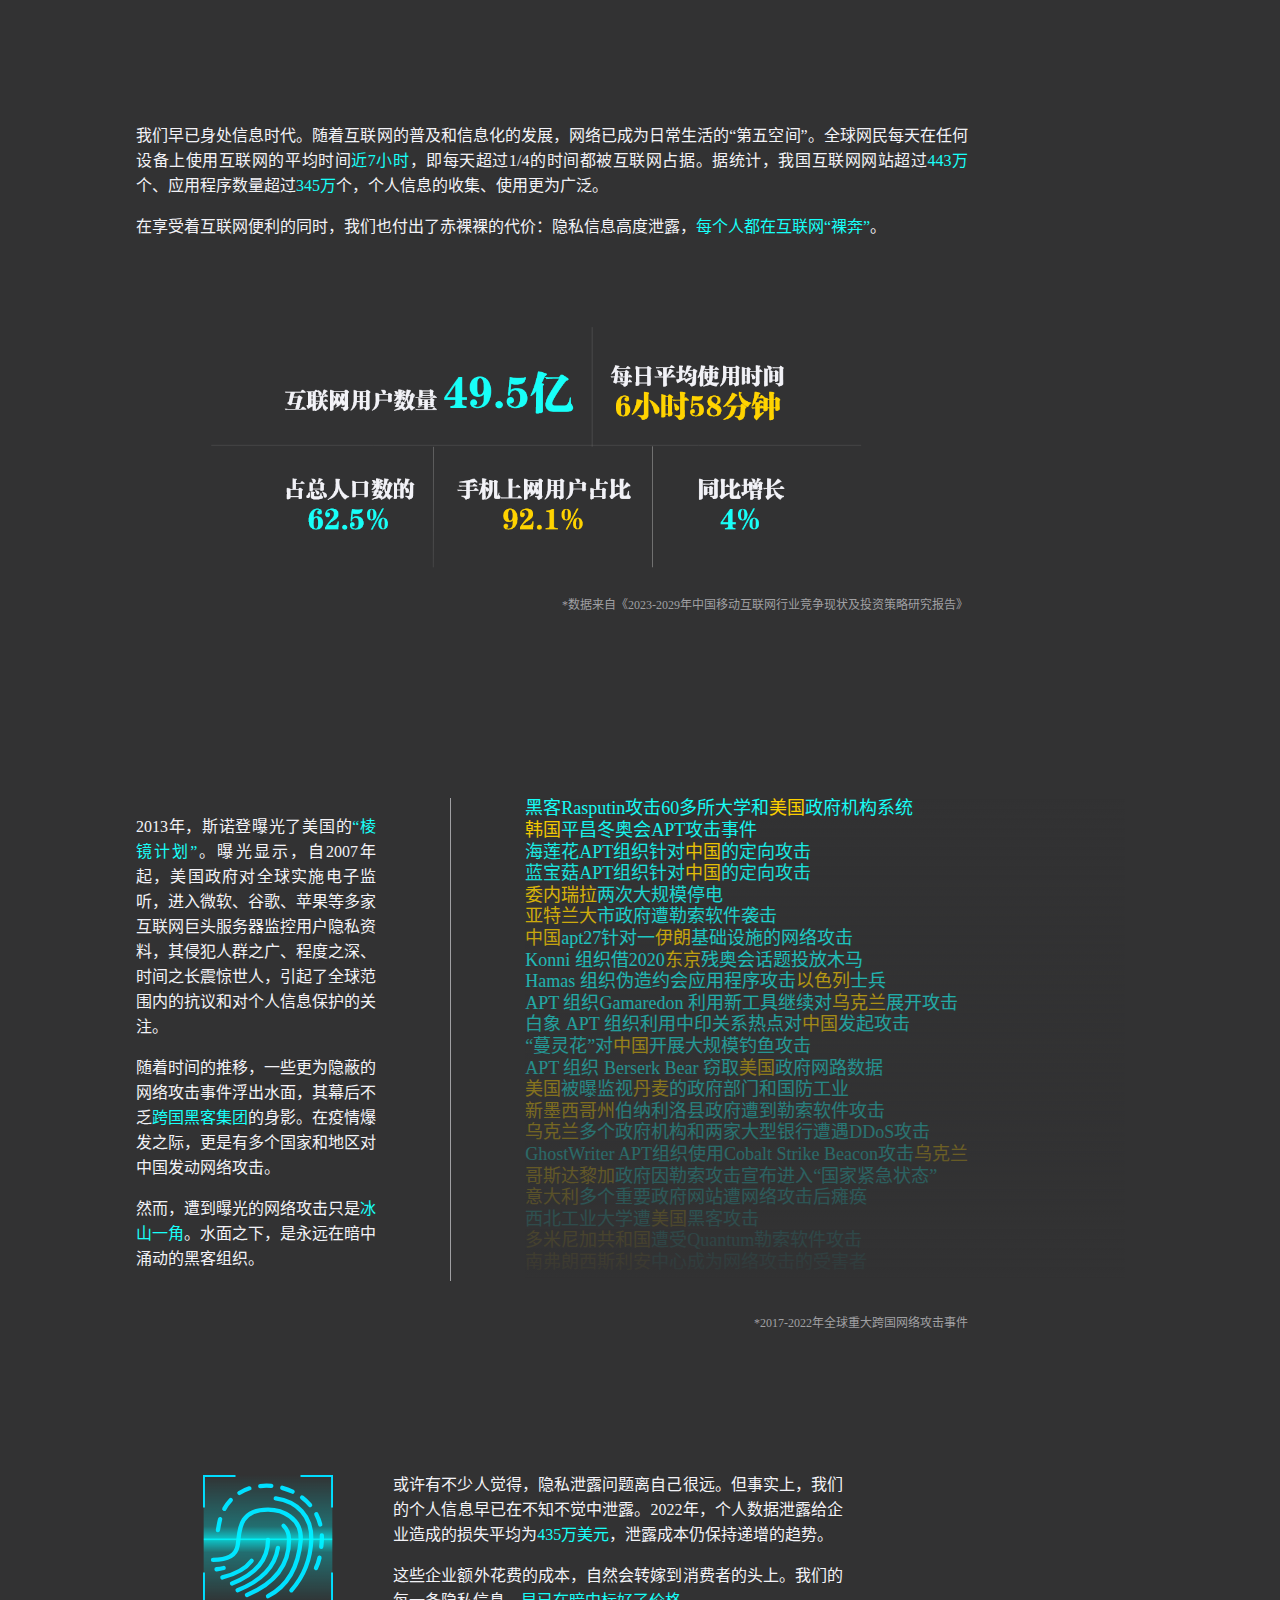
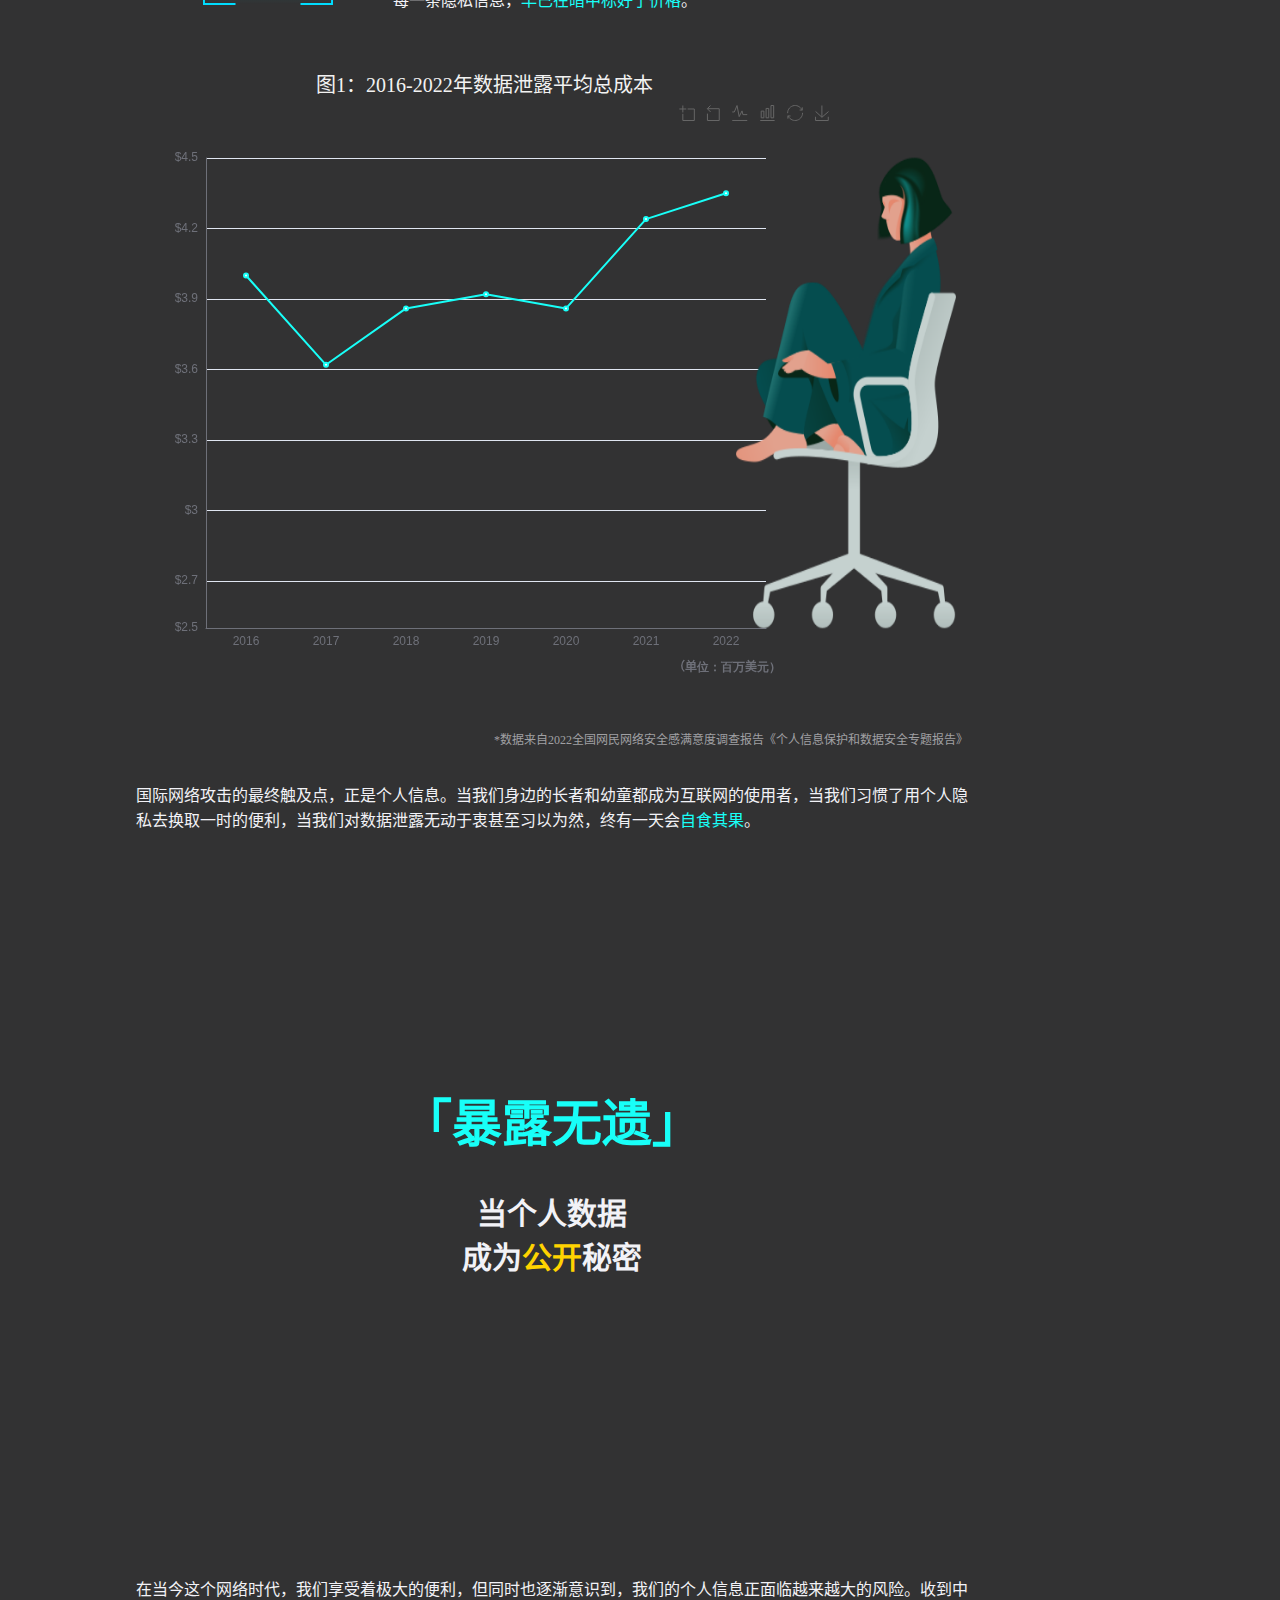
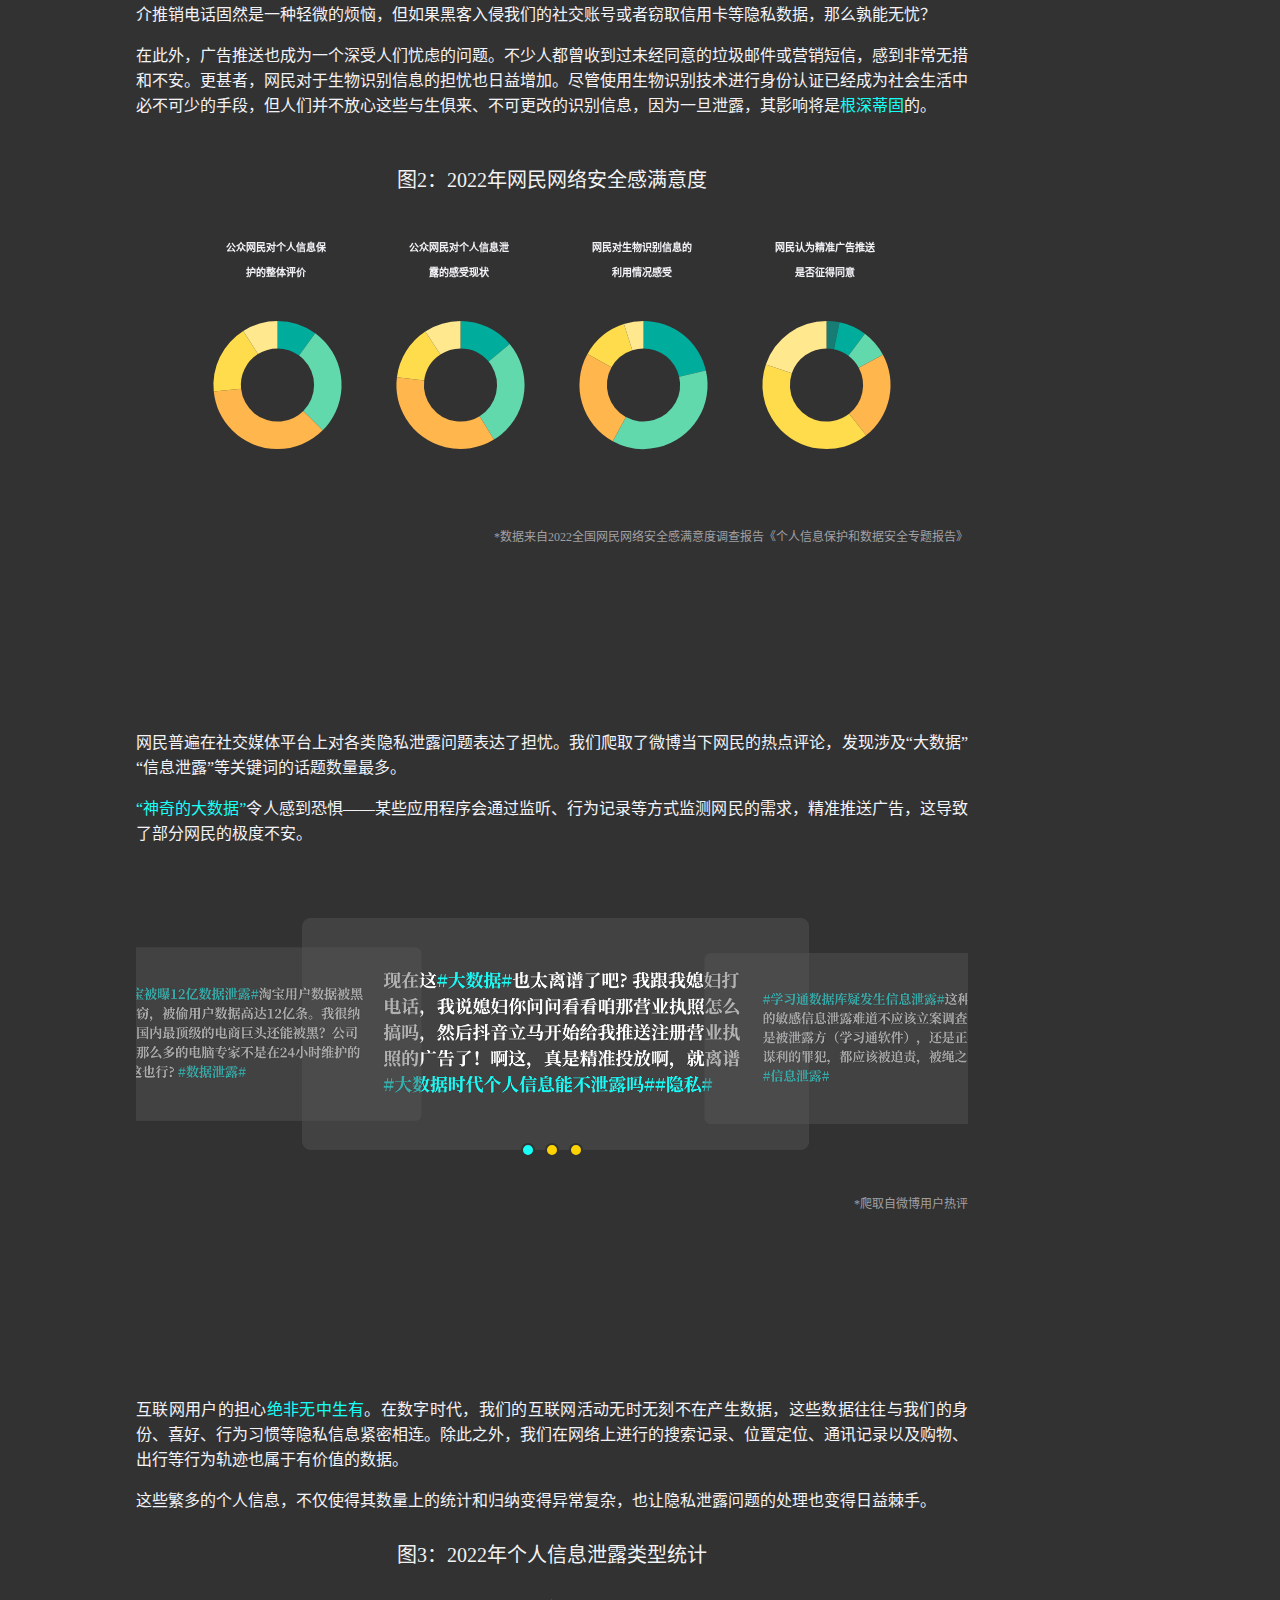
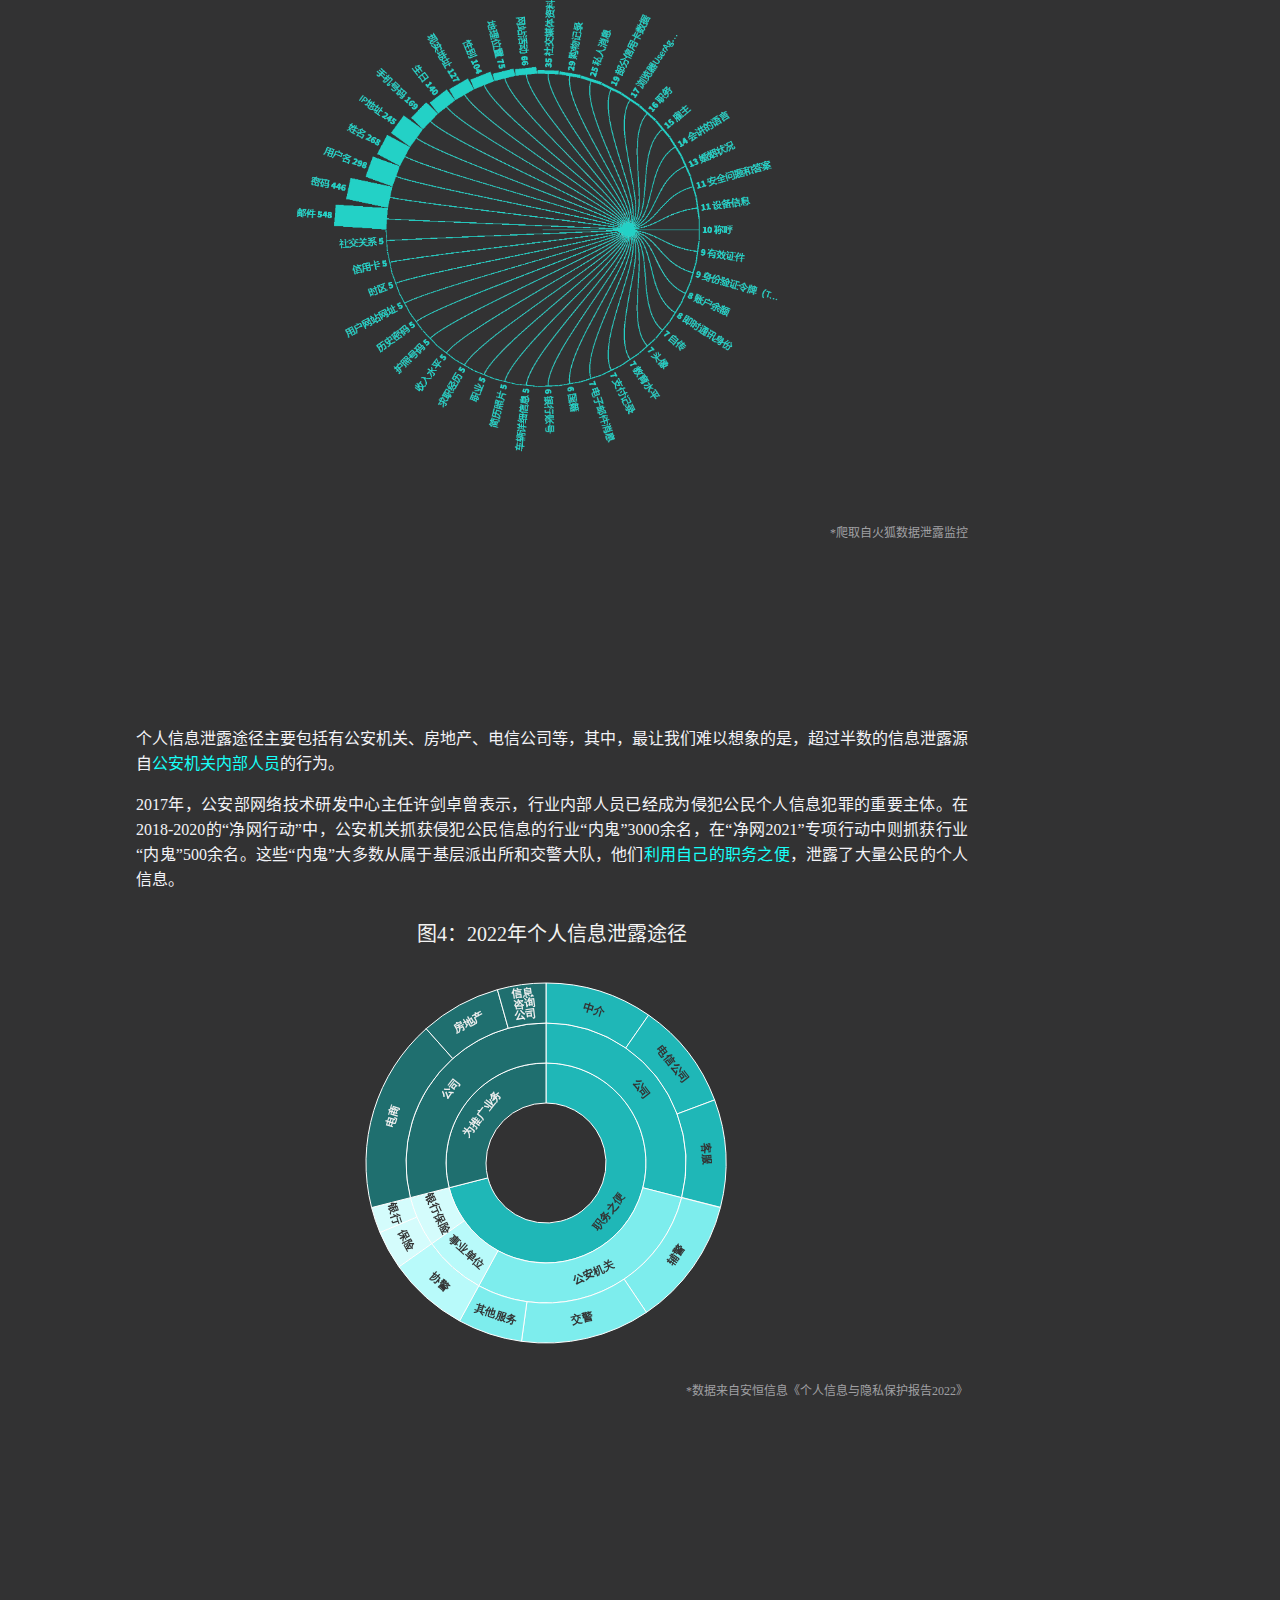
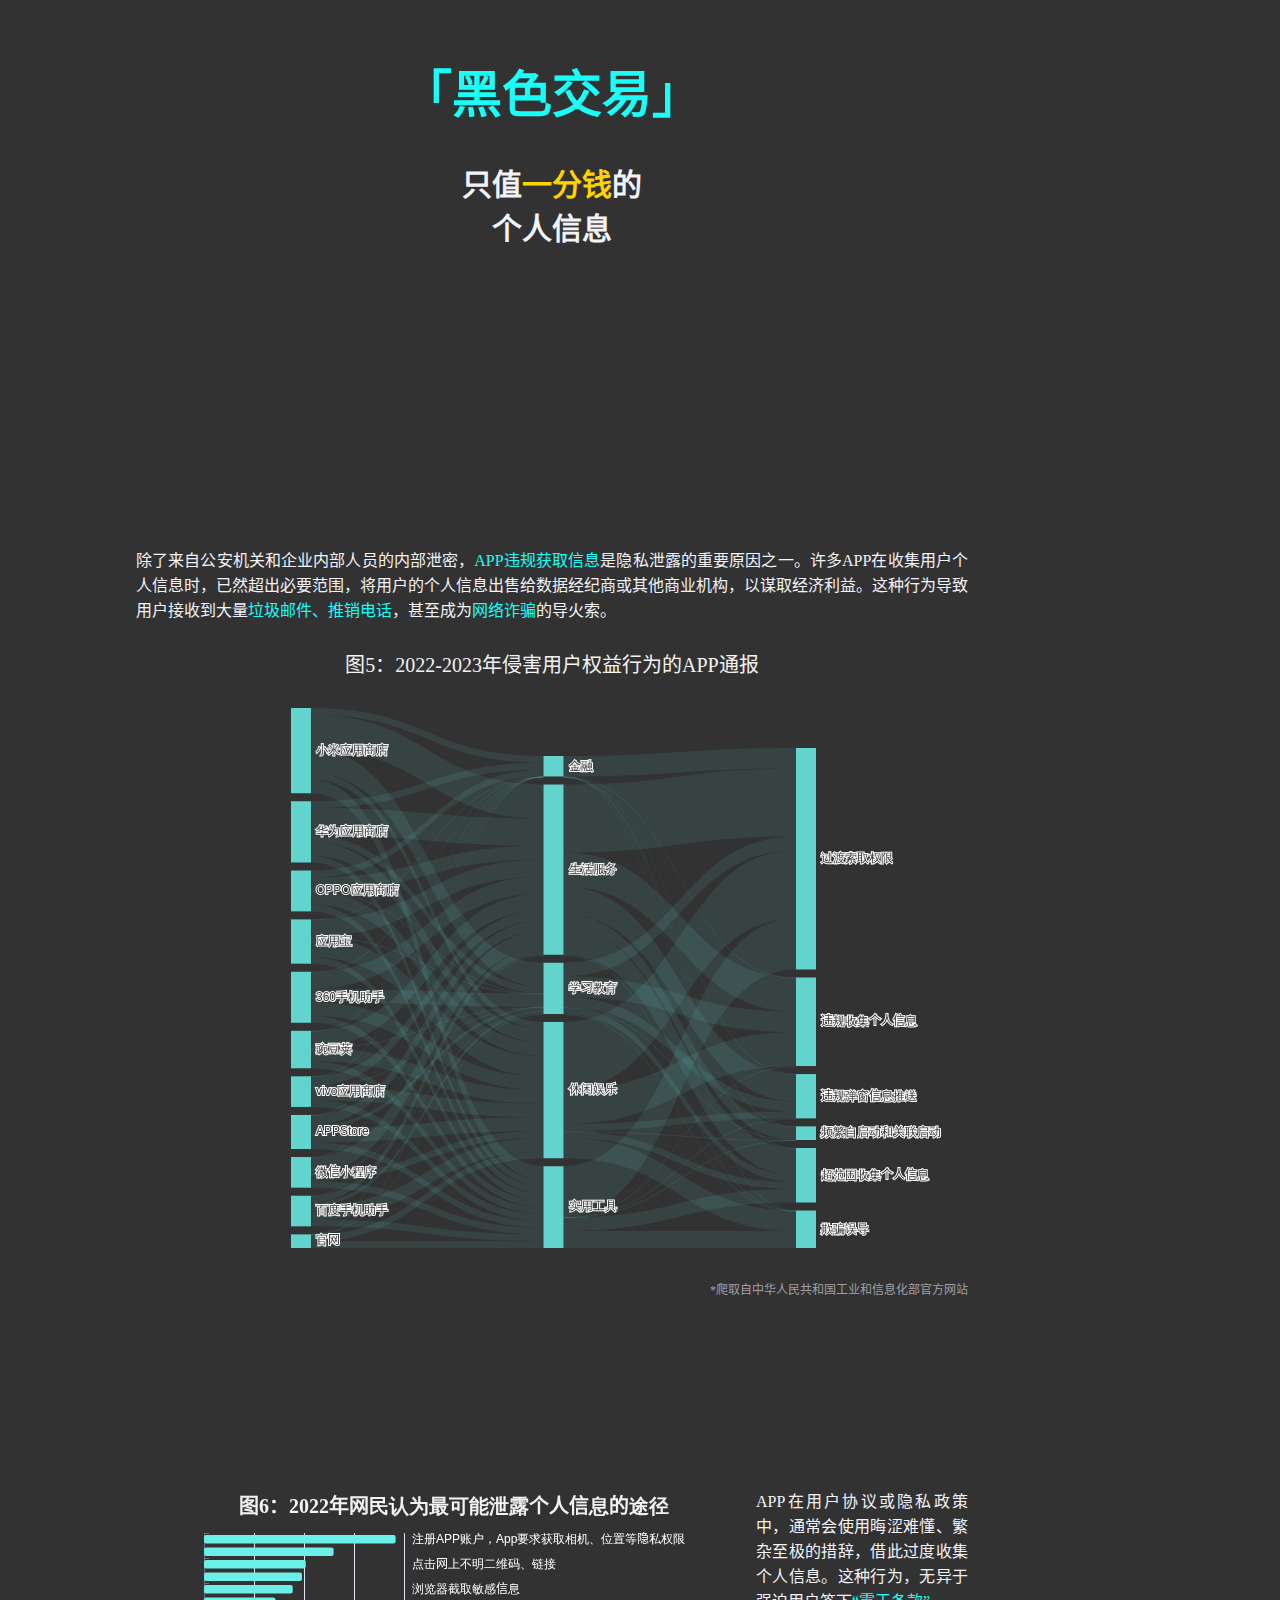
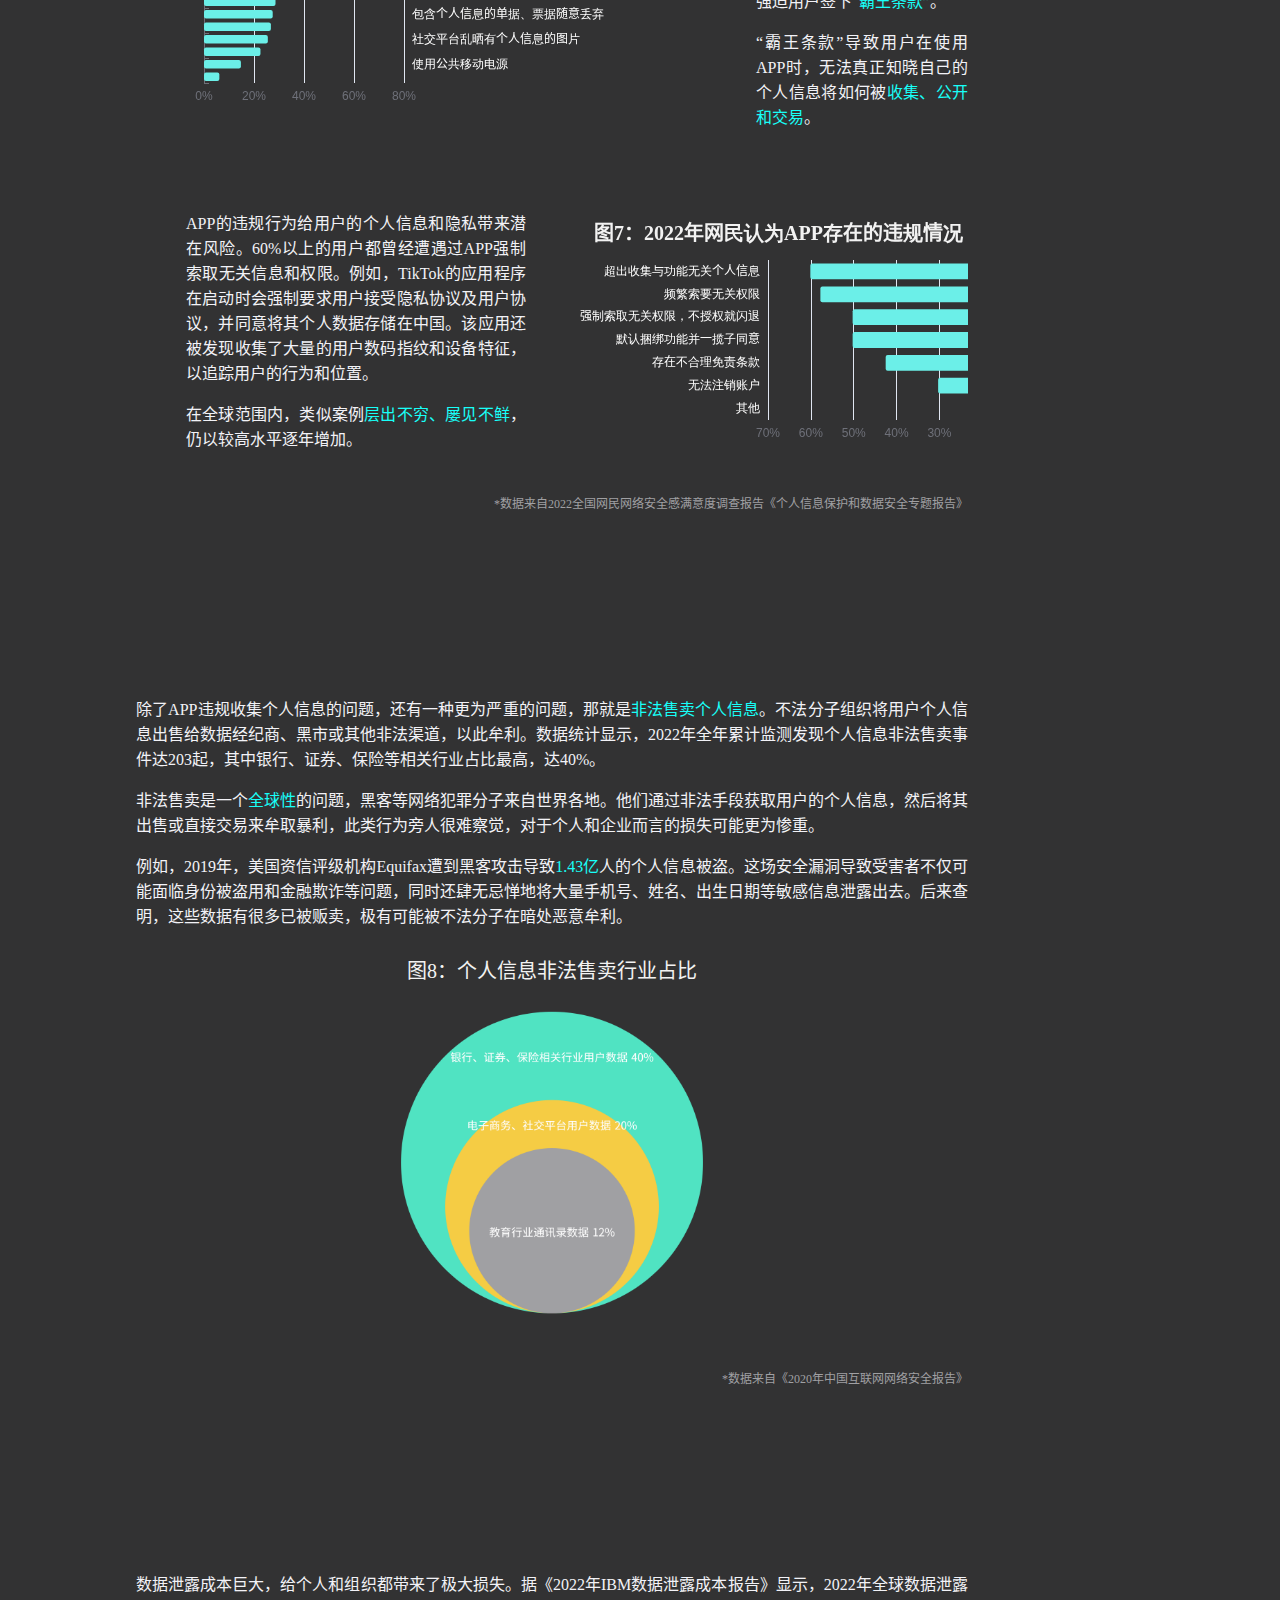
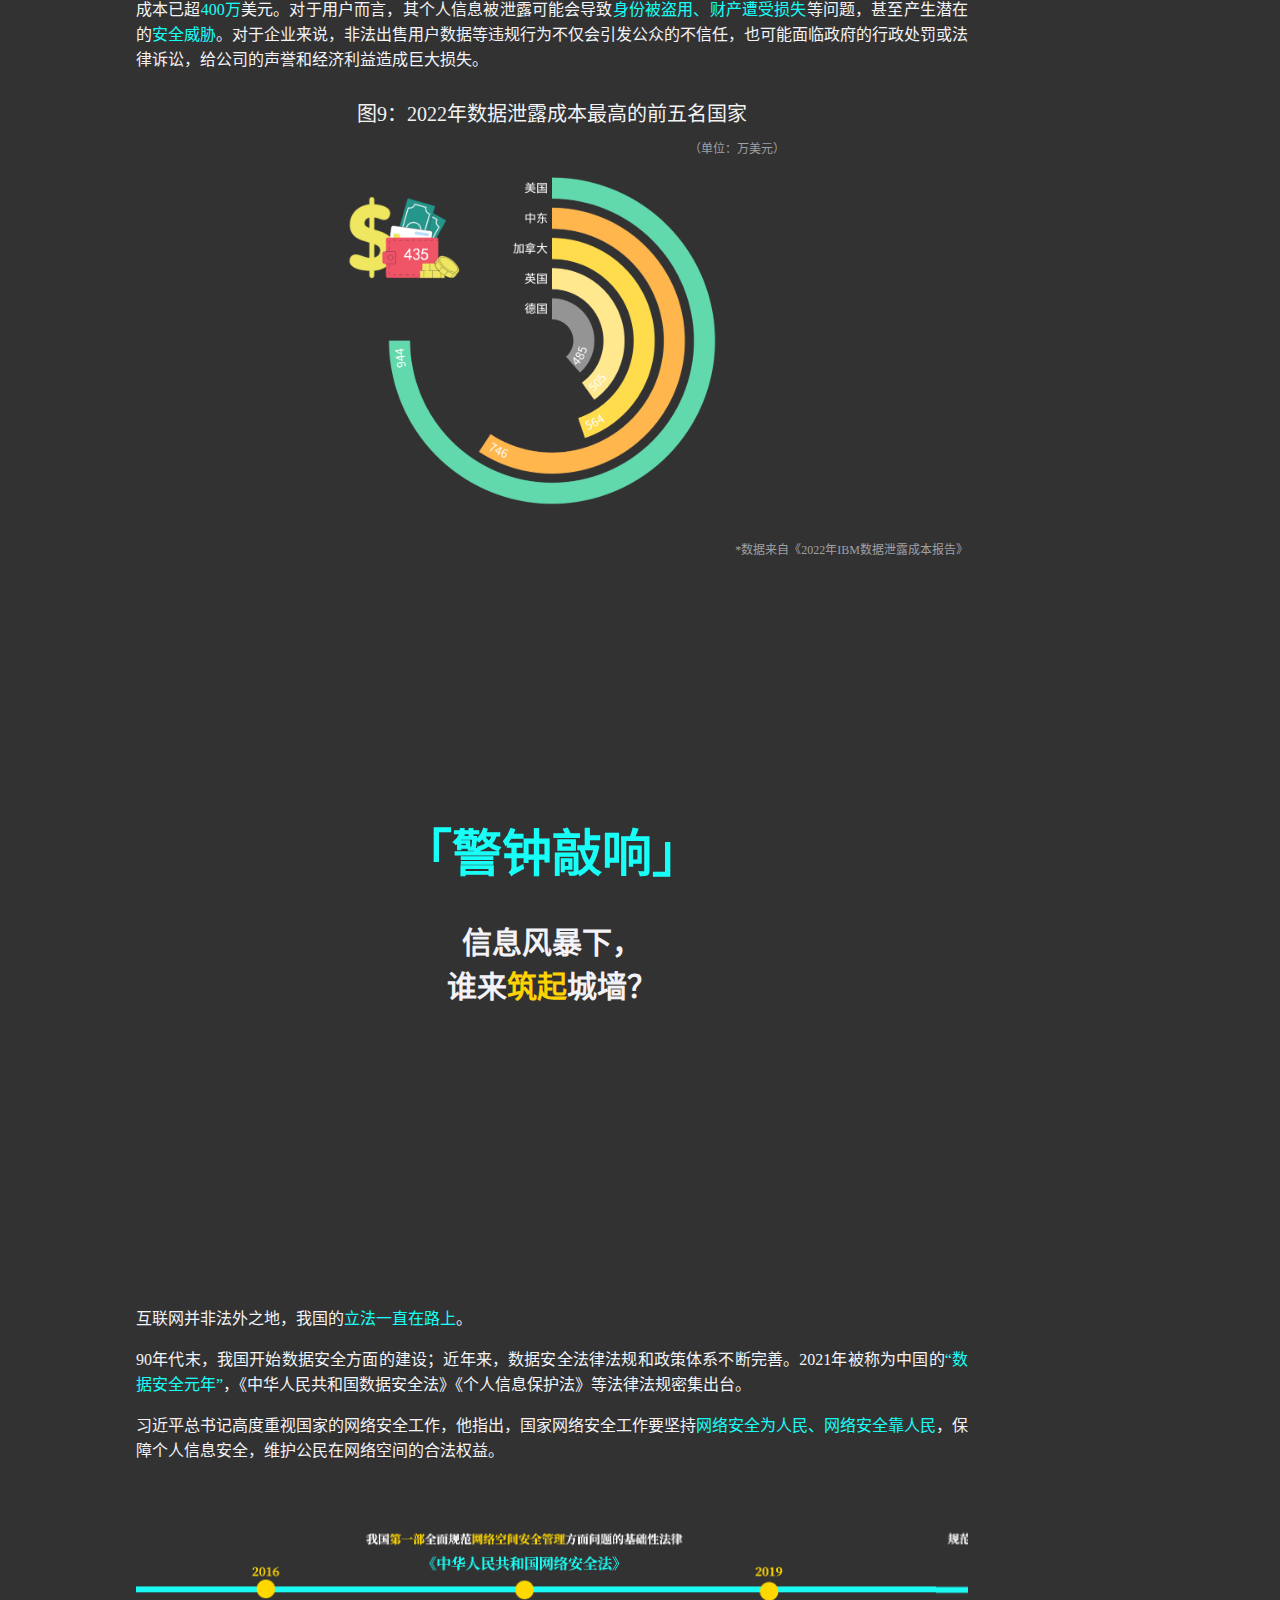
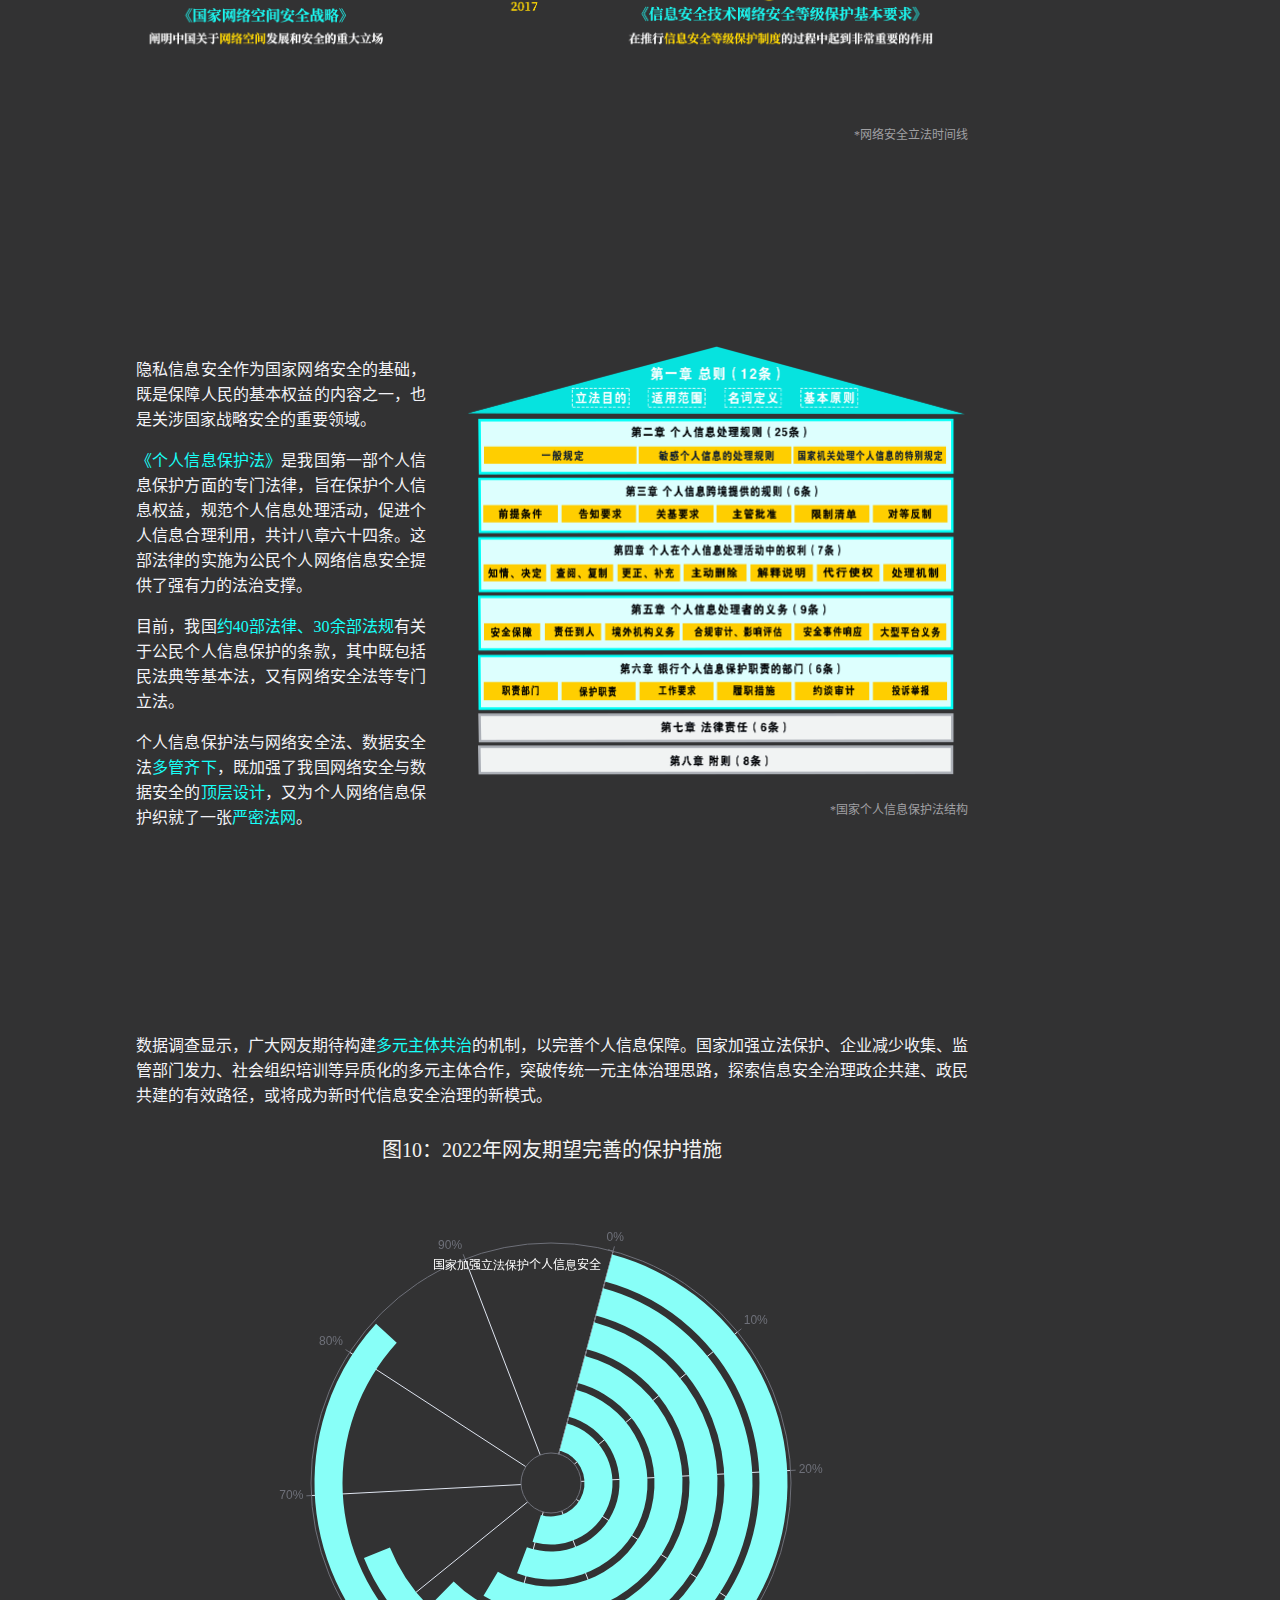
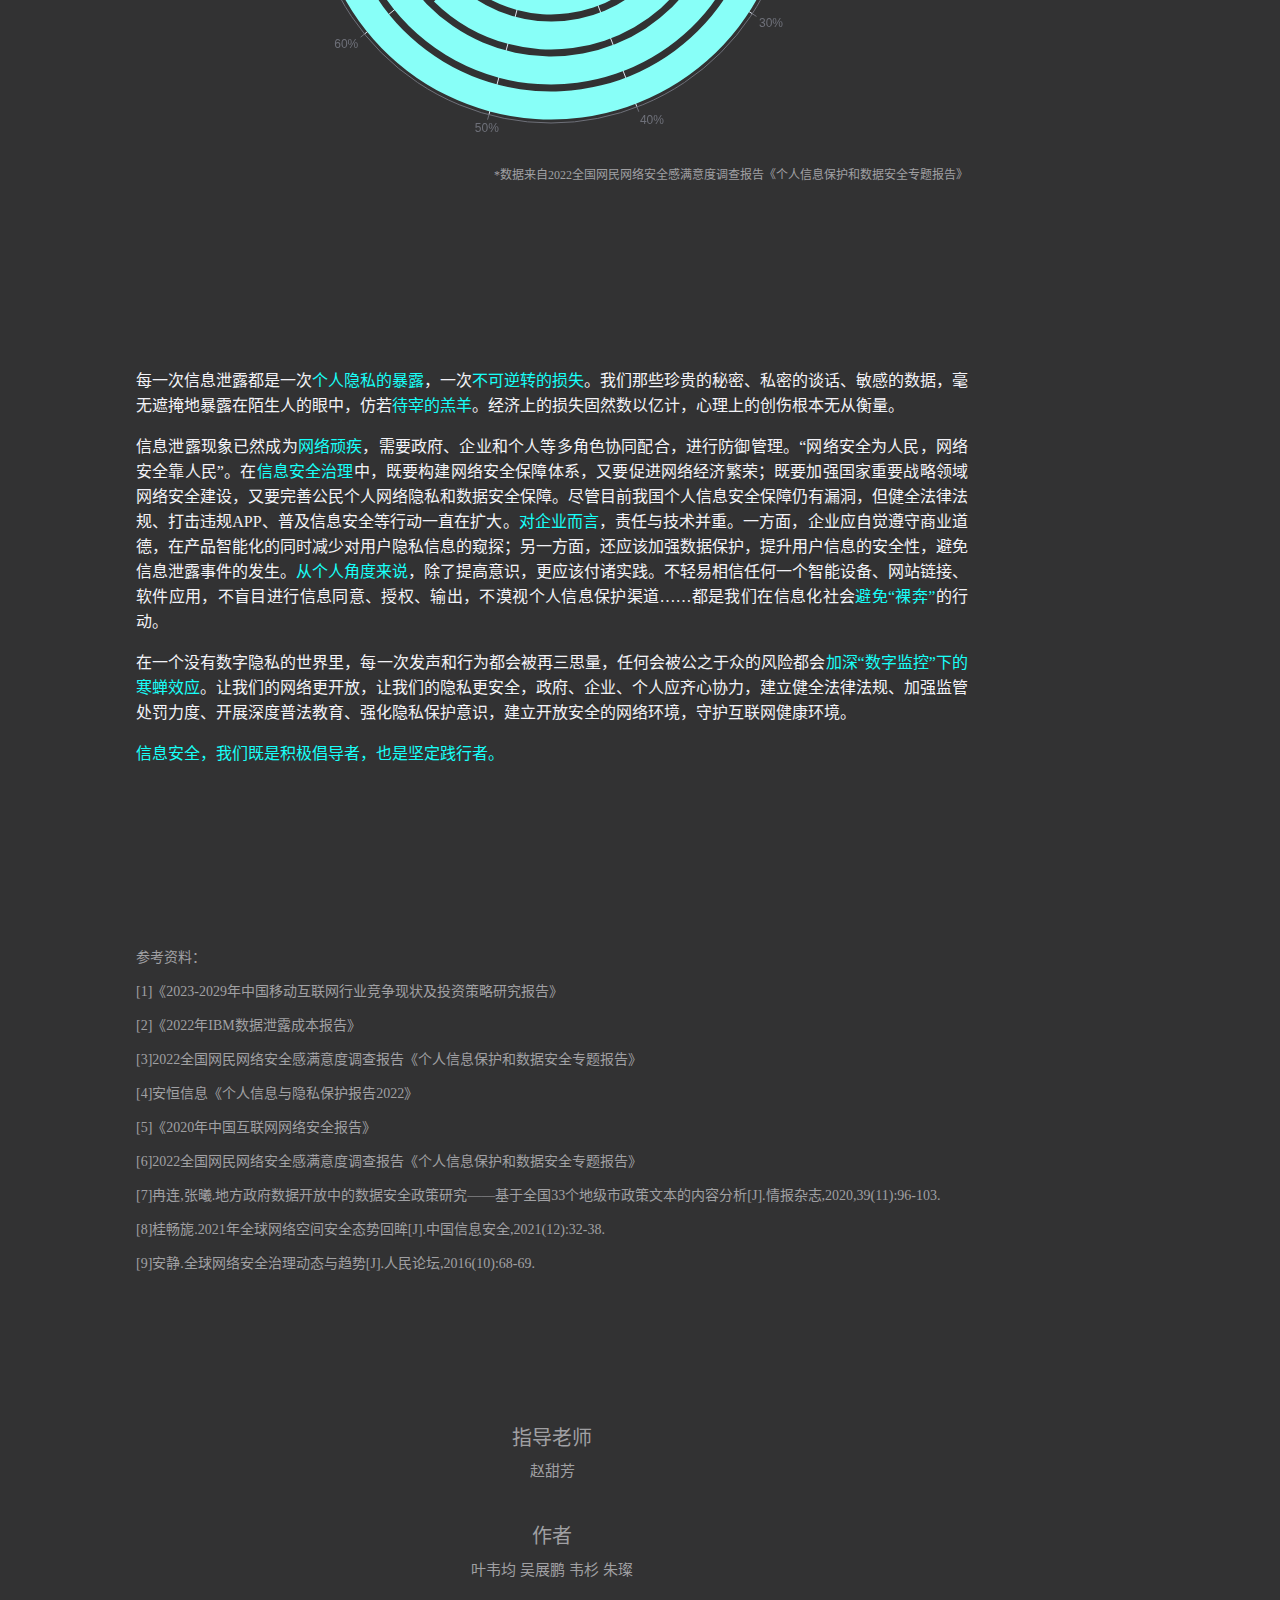
==== commit eafb577d: "Add files via upload" ====
--- a/index.html
+++ b/index.html
@@ -9,7 +9,7 @@
     <link rel="stylesheet" href="./charts/charts-style.css">
     <link rel="stylesheet" href="loading/css/style.css" media="screen" type="text/css" />
     <link rel="stylesheet" href="css/change.css">
-    
+   
     <title>隐私疯狂出走：我们被信息泄露夺走了什么</title>
 </head>
 
--- a/css/style.css
+++ b/css/style.css
@@ -6,6 +6,18 @@
 
 	/* background-color: #323233;
 } */
+
+@font-face {
+  
+    font-family:"思源宋体";
+    src:url("../fonts/思源宋体.otf");
+    }   
+
+@font-face {
+  
+    font-family:"黑体";
+    src:url("../fonts/黑体.ttf");
+    }   
 
 /* 颜色 */
 .yellow{
@@ -38,13 +50,13 @@
 	margin-top: 250px;
 	color: #18FFF8;
 	font-size: 50px;
-	font-family: '思源宋体','宋体';
+	font-family: '思源宋体';
 	
 }
 
 .title2{
 	font-size: 30px;
-	font-family: '思源宋体','宋体';
+	font-family: '思源宋体';
 	margin-bottom: 300px;
 }
 
@@ -52,7 +64,7 @@
 	color:#f2f2f2;
 	font-size:20px;
 	text-align:center;
-	font-family: '思源宋体','宋体';
+	font-family: '思源宋体';
 	margin-bottom: 0px;
 	margin-top: 30px;
 }
@@ -102,7 +114,7 @@
 .a0102right{ 
 	color: #18FFF8;
     font-size: 18px;
-	font-family: '思源宋体','宋体';
+	font-family: '思源宋体';
 	line-height:120%;
  }
 
@@ -174,6 +186,6 @@
 
 .foot-title{
 	font-size: 20px;
-	font-family: '思源宋体','宋体';
+	font-family: '思源宋体';
 	margin-bottom: 1%;
 }